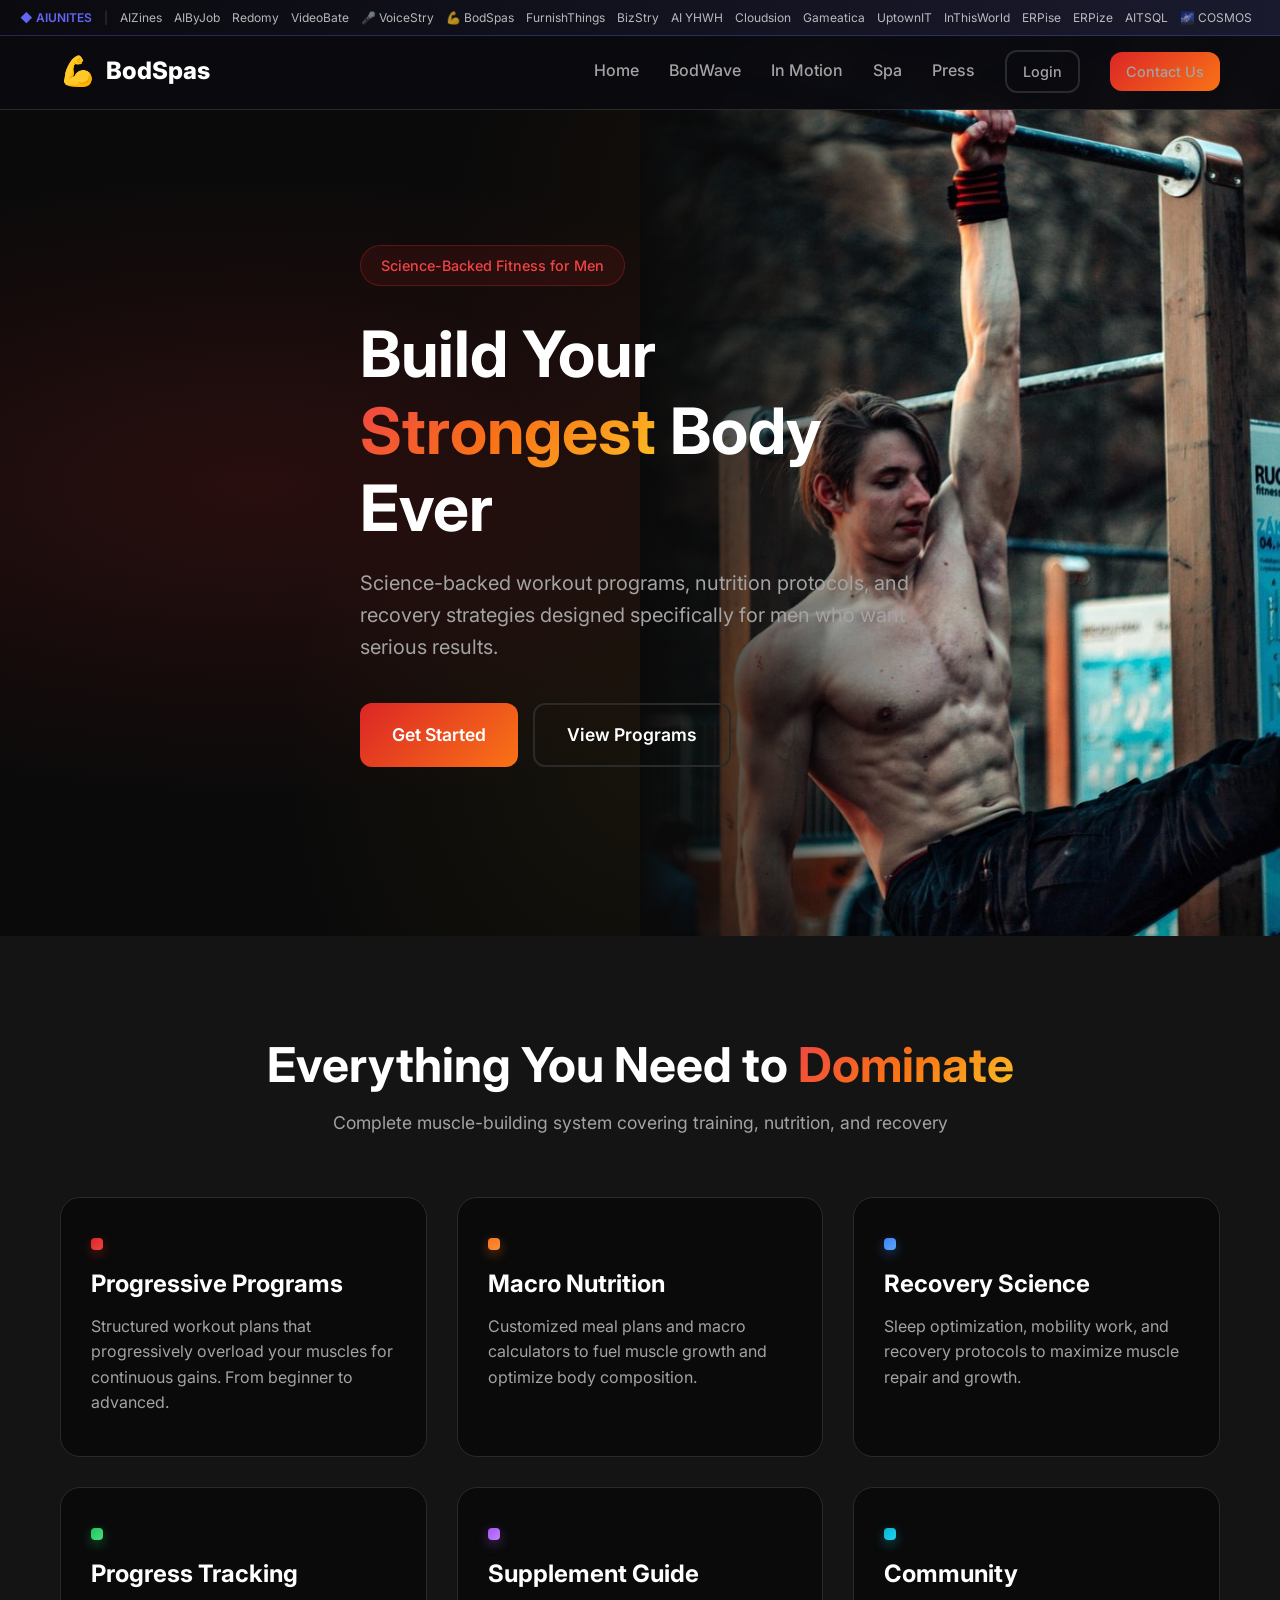
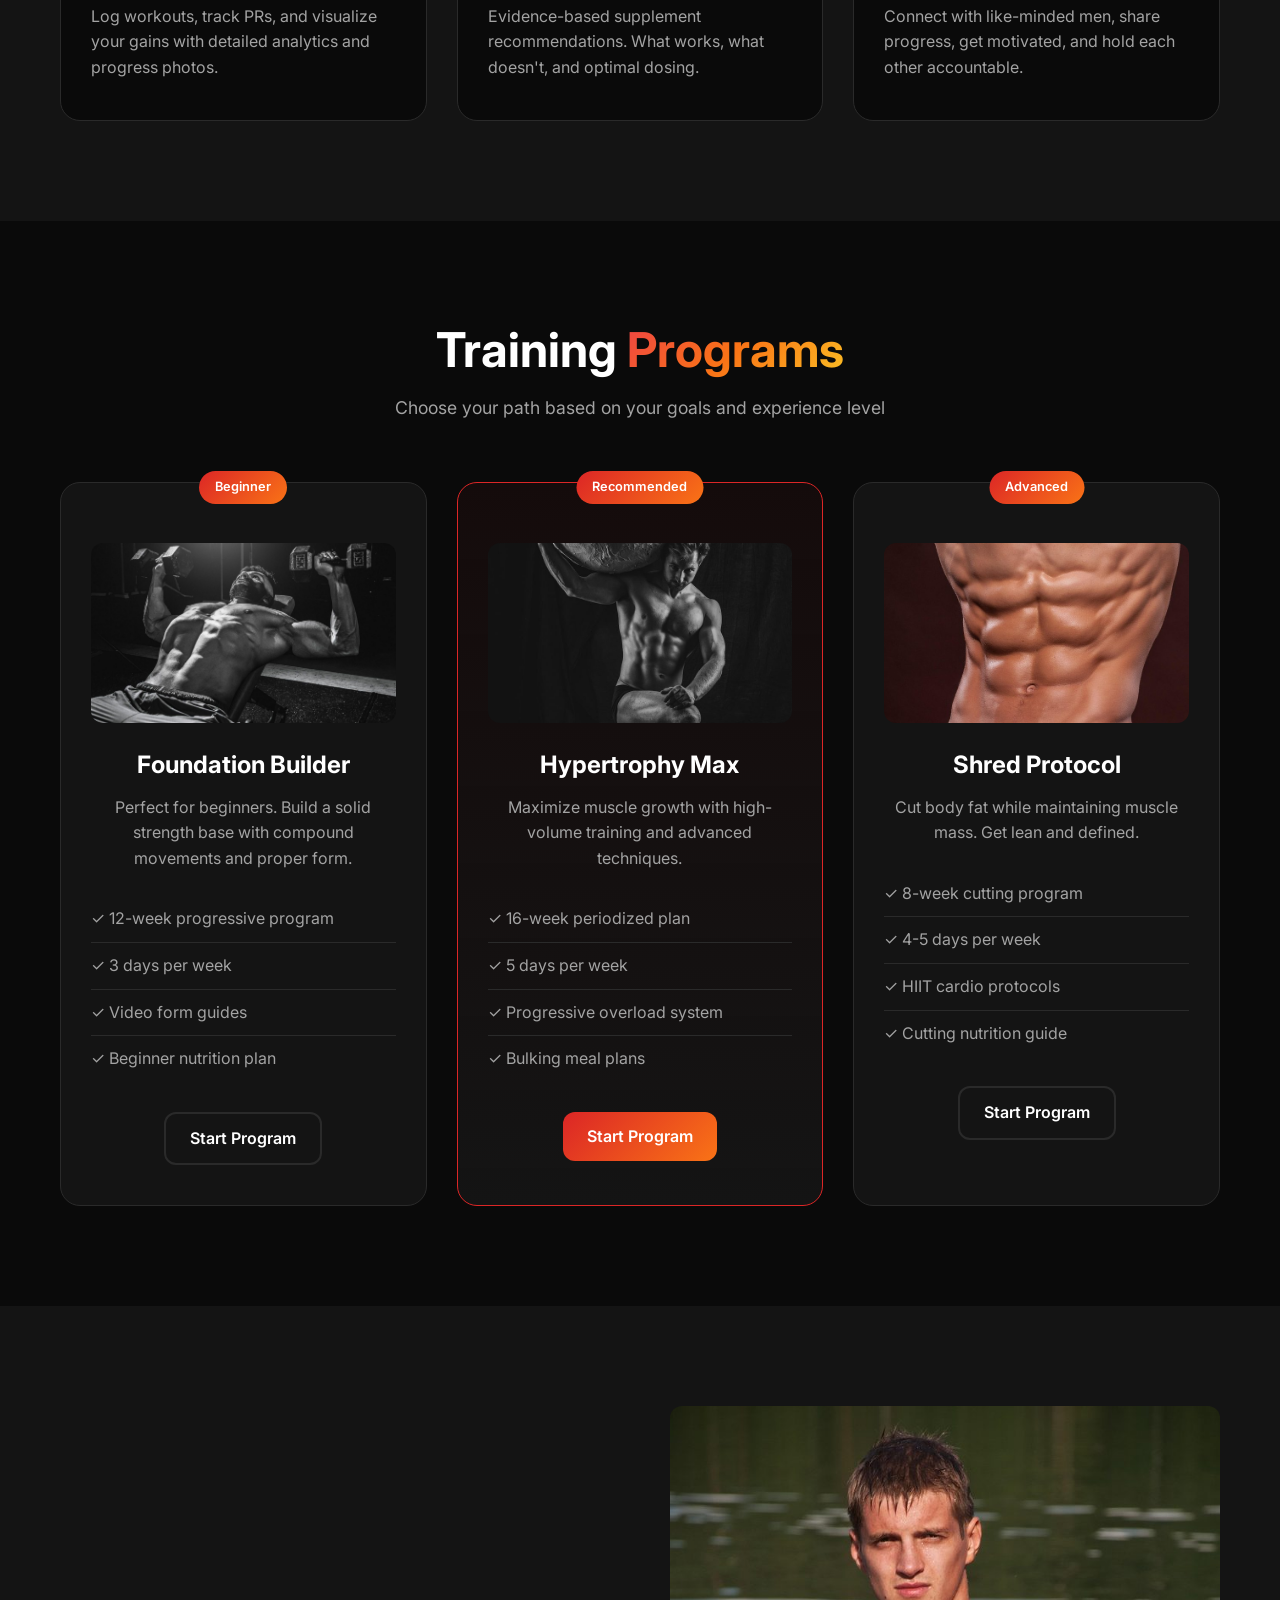
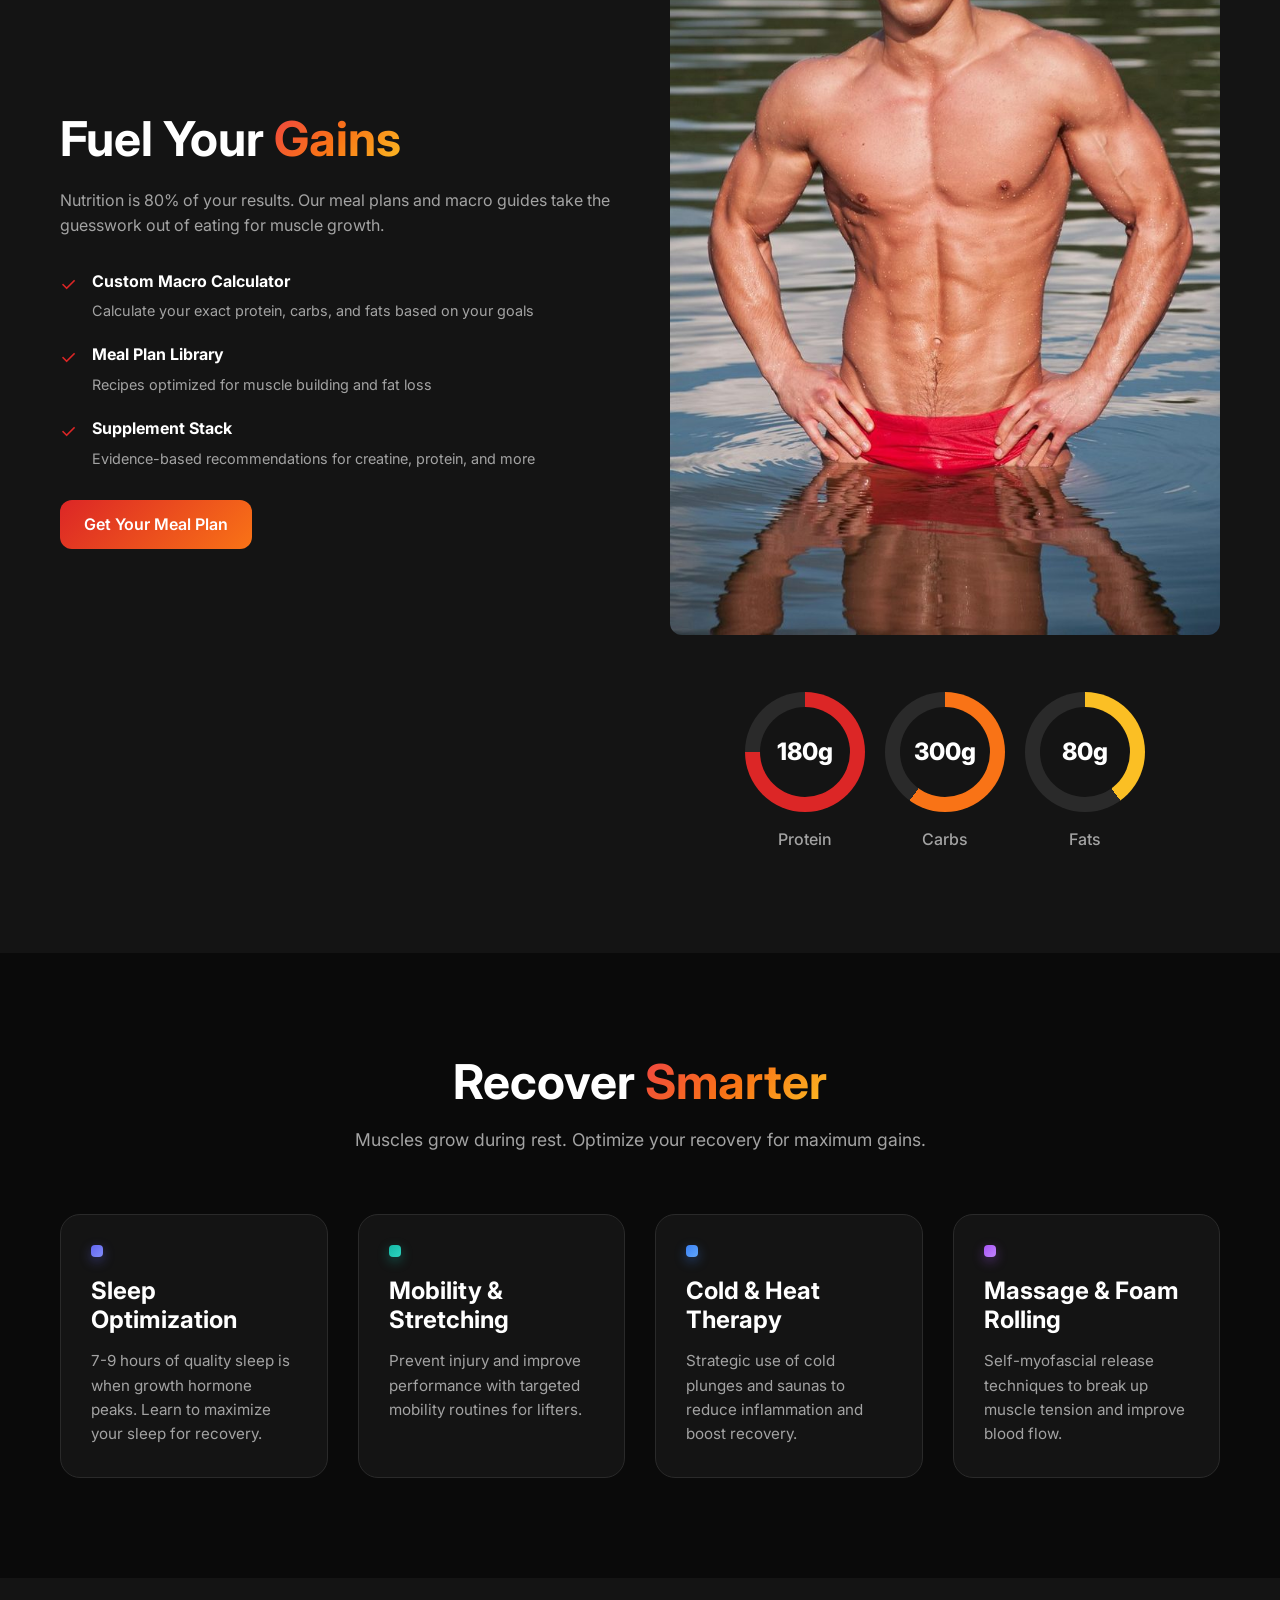
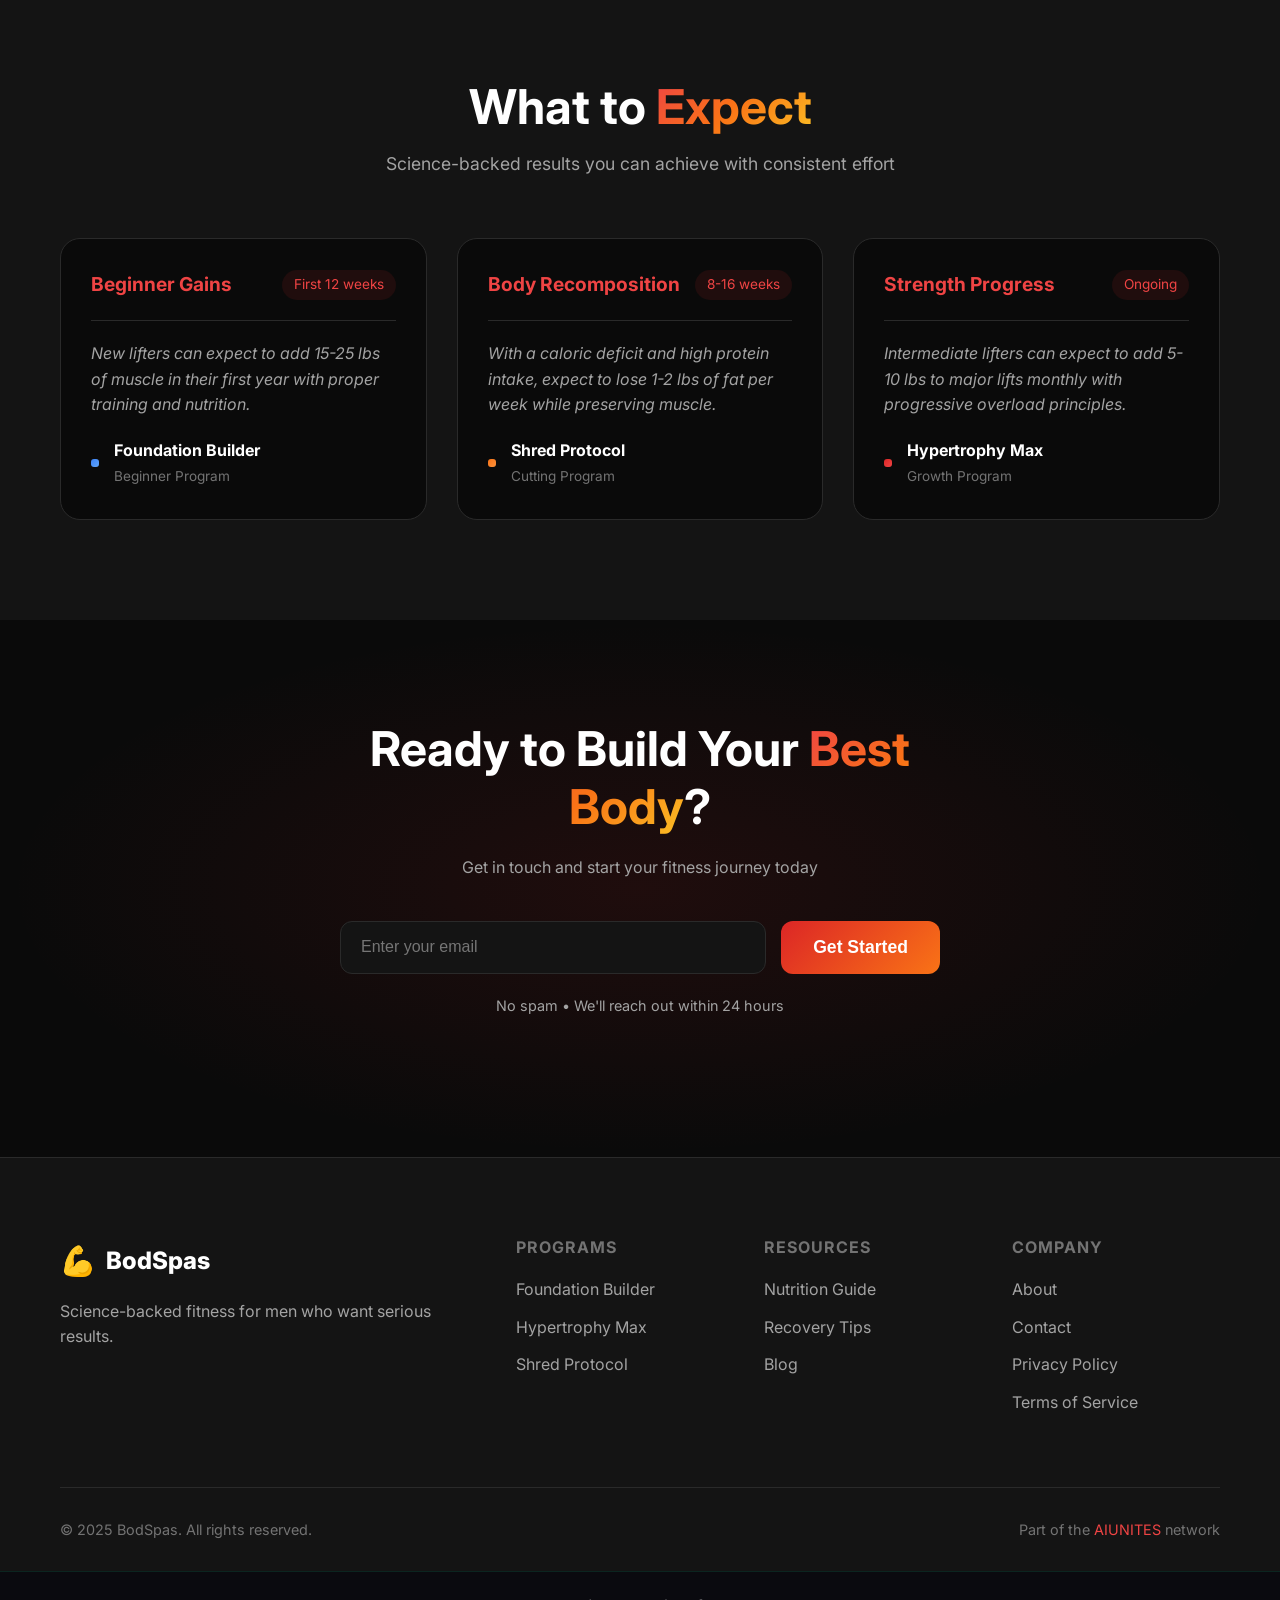
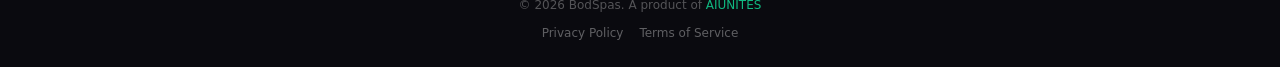
==== index.html @ ab3e988d "Auto-publish: 2026-03-16 21:10:04" ====
<!DOCTYPE html>
<html lang="en">
<head>
  <meta charset="UTF-8">
  
  <!-- Google Analytics 4 -->
  <script async src="https://www.googletagmanager.com/gtag/js?id=G-VP15KRLV6P"></script>
  <script>
    window.dataLayer = window.dataLayer || [];
    function gtag(){dataLayer.push(arguments);}
    gtag('js', new Date());
    gtag('config', 'G-VP15KRLV6P');
  </script>
  
  <meta name="viewport" content="width=device-width, initial-scale=1.0">
  
  <!-- Primary Meta Tags -->
  <title>BodSpas - Men's Muscle Building & Fitness | Build Your Best Body</title>
  <meta name="title" content="BodSpas - Men's Muscle Building & Fitness">
  <meta name="description" content="Transform your physique with science-backed workout programs, nutrition guides, and recovery protocols. Build muscle, burn fat, and achieve your fitness goals.">
  <meta name="keywords" content="men's fitness, muscle building, bodybuilding, workout programs, strength training, nutrition, muscle gain, weight lifting, fitness tips, gym workouts">
  <meta name="author" content="BodSpas">
  <meta name="robots" content="index, follow">
  <link rel="canonical" href="https://bodspas.com/">
  
  <!-- Open Graph / Facebook -->
  <meta property="og:type" content="website">
  <meta property="og:url" content="https://bodspas.com/">
  <meta property="og:title" content="BodSpas - Men's Muscle Building & Fitness">
  <meta property="og:description" content="Transform your physique with science-backed workout programs, nutrition guides, and recovery protocols.">
  <meta property="og:image" content="https://bodspas.com/images/og-image.png">
  <meta property="og:image:width" content="1200">
  <meta property="og:image:height" content="630">
  <meta property="og:site_name" content="BodSpas">
  
  <!-- Twitter -->
  <meta name="twitter:card" content="summary_large_image">
  <meta name="twitter:url" content="https://bodspas.com/">
  <meta name="twitter:title" content="BodSpas - Men's Muscle Building & Fitness">
  <meta name="twitter:description" content="Transform your physique with science-backed workout programs and nutrition guides.">
  <meta name="twitter:image" content="https://bodspas.com/images/og-image.png">
  
  <!-- Additional SEO -->
  <meta name="theme-color" content="#dc2626">

  <!-- Structured Data (JSON-LD) -->
  <script type="application/ld+json">
  {
    "@context": "https://schema.org",
    "@type": "WebSite",
    "name": "BodSpas",
    "url": "https://bodspas.com/",
    "description": "Men's muscle building and fitness platform with science-backed workout programs, nutrition guides, and recovery protocols.",
    "author": { "@type": "Organization", "name": "AIUNITES" }
  }
  </script>
  <link rel="icon" href="data:image/svg+xml,<svg xmlns='http://www.w3.org/2000/svg' viewBox='0 0 100 100'><text y='.9em' font-size='90'>💪</text></svg>">
  
  <!-- Fonts -->
  <link rel="preconnect" href="https://fonts.googleapis.com">
  <link href="https://fonts.googleapis.com/css2?family=Inter:wght@400;500;600;700;800;900&display=swap" rel="stylesheet">
  
  <link rel="stylesheet" href="css/style.css">
</head>
<body>
  <!-- AIUNITES Webring -->
  <style>.aiunites-bar{position:fixed;top:0;left:0;right:0;z-index:10000;background:linear-gradient(90deg,#0a0a0f,#1a1a2e);border-bottom:1px solid rgba(99,102,241,.3);padding:8px 0;font-size:12px}.aiunites-bar-content{max-width:1400px;margin:0 auto;padding:0 20px;display:flex;align-items:center;gap:12px;overflow-x:auto;scrollbar-width:none}.aiunites-bar-content::-webkit-scrollbar{display:none}.aiunites-bar a{color:rgba(255,255,255,.7);text-decoration:none;white-space:nowrap;transition:color .2s}.aiunites-bar a:hover{color:#fff}.aiunites-bar-brand{color:#6366f1!important;font-weight:600}.aiunites-bar-brand:hover{color:#818cf8!important}.aiunites-bar-divider{color:rgba(255,255,255,.2)}.aiunites-bar .current{color:#fff!important;font-weight:600;text-decoration:underline;text-underline-offset:3px;}body{padding-top:36px!important}</style>
  <style>.wb-arrow{display:none;position:fixed;top:0;width:36px;height:33px;align-items:center;justify-content:center;cursor:pointer;z-index:10001;border:none;padding:0;font-size:16px;line-height:1;color:rgba(255,255,255,.8);transition:color .2s,opacity .2s}.wb-arrow:hover{color:#fff}.wb-left{left:0;background:linear-gradient(90deg,#0d0d1a 55%,transparent)}.wb-right{right:0;background:linear-gradient(270deg,#0d0d1a 55%,transparent)}@media (hover:hover) and (pointer:fine){.wb-arrow{display:flex}}</style>
  <button class="wb-arrow wb-left" id="wb-left" aria-label="Scroll webring left">&#8249;</button>
  <div class="aiunites-bar"><div class="aiunites-bar-content" id="wb-content"><a href="https://aiunites.github.io/aiunites-site/" class="aiunites-bar-brand">◆ AIUNITES</a><span class="aiunites-bar-divider">|</span><a href="https://aiunites.github.io/aizines-app/">AIZines</a><a href="https://aiunites.github.io/aibyjob-demo/">AIByJob</a><a href="https://aiunites.github.io/redomy-demo/">Redomy</a><a href="https://aiunites.github.io/videobate-site/">VideoBate</a><a href="https://aiunites.github.io/voicestry-site/">🎤 VoiceStry</a><a href="https://aiunites.github.io/bodspas-site/">💪 BodSpas</a><a href="https://aiunites.github.io/furnishthings-site/">FurnishThings</a><a href="https://aiunites.github.io/bizstry-site/">BizStry</a><a href="https://aiunites.github.io/aiyhwh-site/">AI YHWH</a><a href="https://aiunites.github.io/cloudsion-site/">Cloudsion</a><a href="https://aiunites.github.io/gameatica-site/">Gameatica</a><a href="https://aiunites.github.io/uptownit-site/">UptownIT</a><a href="https://aiunites.github.io/inthisworld-site/">InThisWorld</a><a href="https://aiunites.github.io/erpise-site/">ERPise</a><a href="https://aiunites.github.io/erpize-site/">ERPize</a><a href="https://aiunites.github.io/aitsql-site/">AITSQL</a><a href="https://aiunites.github.io/cosmostheopera-site/">🌌 COSMOS</a></div></div>
  <button class="wb-arrow wb-right" id="wb-right" aria-label="Scroll webring right">&#8250;</button>
  <script>(function(){if(location.protocol==='file:'||location.hostname==='localhost'||location.hostname==='127.0.0.1'){document.querySelectorAll('.aiunites-bar a').forEach(a=>{a.href=a.href.replace('https://aiunites.github.io/','../')+'index.html';});}document.querySelectorAll('.aiunites-bar a:not(.aiunites-bar-brand)').forEach(function(a){var h=a.getAttribute('href');if(h){var p=h.replace('https://aiunites.github.io','');if(p&&location.pathname.indexOf(p)!==-1)a.classList.add('current');}});var c=document.getElementById('wb-content'),l=document.getElementById('wb-left'),r=document.getElementById('wb-right');if(!c||!l||!r)return;function upd(){var atL=c.scrollLeft<8,atR=c.scrollLeft>=c.scrollWidth-c.clientWidth-8;l.style.opacity=atL?'0':'1';l.style.pointerEvents=atL?'none':'auto';r.style.opacity=atR?'0':'1';r.style.pointerEvents=atR?'none':'auto';}l.onclick=function(){c.scrollBy({left:-220,behavior:'smooth'});};r.onclick=function(){c.scrollBy({left:220,behavior:'smooth'});};c.addEventListener('scroll',upd,{passive:true});upd();})()</script>

  <!-- Navigation -->
  <nav class="navbar">
    <div class="container nav-container">
      <a href="index.html" class="logo">
        <span class="logo-icon">💪</span>
        <span class="logo-text">BodSpas</span>
      </a>
      <div class="nav-links" id="navLinks">
        <a href="index.html">Home</a>
        <a href="bodwave.html">BodWave</a>
        <a href="bodwave-avatar.html">In Motion</a>
        <a href="spa.html">Spa</a>
        <a href="press.html">Press</a>
        <span id="navAuth"></span>
        <a href="#start" class="btn btn-primary btn-sm">Contact Us</a>
      </div>
      <button class="mobile-toggle" id="mobileToggle" aria-label="Toggle menu">
        <span></span>
        <span></span>
        <span></span>
      </button>
    </div>
  </nav>

  <!-- Hero Section -->
  <section class="hero">
    <div class="hero-bg"></div>
    <!-- Hero Image -->
    <div class="hero-image">
      <img src="images/sport-6820867_1280.jpg" alt="Man lifting weights in gym">
    </div>
    <div class="container hero-content">
      <div class="hero-badge">Science-Backed Fitness for Men</div>
      <h1>Build Your <span class="gradient-text">Strongest</span> Body Ever</h1>
      <p class="hero-subtitle">Science-backed workout programs, nutrition protocols, and recovery strategies designed specifically for men who want serious results.</p>
      <div class="hero-cta">
        <a href="#start" class="btn btn-primary btn-lg">Get Started</a>
        <a href="#programs" class="btn btn-outline btn-lg">View Programs</a>
      </div>
    </div>
  </section>

  <!-- Features Section -->
  <section class="features" id="features">
    <div class="container">
      <div class="section-header">
        <h2>Everything You Need to <span class="gradient-text">Dominate</span></h2>
        <p>Complete muscle-building system covering training, nutrition, and recovery</p>
      </div>
      <div class="features-grid">
        <div class="feature-card">
          <div class="feature-accent red"></div>
          <h3>Progressive Programs</h3>
          <p>Structured workout plans that progressively overload your muscles for continuous gains. From beginner to advanced.</p>
        </div>
        <div class="feature-card">
          <div class="feature-accent orange"></div>
          <h3>Macro Nutrition</h3>
          <p>Customized meal plans and macro calculators to fuel muscle growth and optimize body composition.</p>
        </div>
        <div class="feature-card">
          <div class="feature-accent blue"></div>
          <h3>Recovery Science</h3>
          <p>Sleep optimization, mobility work, and recovery protocols to maximize muscle repair and growth.</p>
        </div>
        <div class="feature-card">
          <div class="feature-accent green"></div>
          <h3>Progress Tracking</h3>
          <p>Log workouts, track PRs, and visualize your gains with detailed analytics and progress photos.</p>
        </div>
        <div class="feature-card">
          <div class="feature-accent purple"></div>
          <h3>Supplement Guide</h3>
          <p>Evidence-based supplement recommendations. What works, what doesn't, and optimal dosing.</p>
        </div>
        <div class="feature-card">
          <div class="feature-accent cyan"></div>
          <h3>Community</h3>
          <p>Connect with like-minded men, share progress, get motivated, and hold each other accountable.</p>
        </div>
      </div>
    </div>
  </section>

  <!-- Programs Section -->
  <section class="programs" id="programs">
    <div class="container">
      <div class="section-header">
        <h2>Training <span class="gradient-text">Programs</span></h2>
        <p>Choose your path based on your goals and experience level</p>
      </div>
      <div class="programs-grid">
        <div class="program-card">
          <div class="program-badge">Beginner</div>
          <!-- Program Image -->
          <div class="program-image">
            <img src="images/man-5883500_1280.jpg" alt="Beginner doing compound lifts">
          </div>
          <h3>Foundation Builder</h3>
          <p>Perfect for beginners. Build a solid strength base with compound movements and proper form.</p>
          <ul class="program-features">
            <li>✓ 12-week progressive program</li>
            <li>✓ 3 days per week</li>
            <li>✓ Video form guides</li>
            <li>✓ Beginner nutrition plan</li>
          </ul>
          <a href="#start" class="btn btn-outline">Start Program</a>
        </div>
        <div class="program-card featured">
          <div class="program-badge">Recommended</div>
          <!-- Program Image -->
          <div class="program-image">
            <img src="images/muscles-7877929_1280.jpg" alt="Muscular man building muscle">
          </div>
          <h3>Hypertrophy Max</h3>
          <p>Maximize muscle growth with high-volume training and advanced techniques.</p>
          <ul class="program-features">
            <li>✓ 16-week periodized plan</li>
            <li>✓ 5 days per week</li>
            <li>✓ Progressive overload system</li>
            <li>✓ Bulking meal plans</li>
          </ul>
          <a href="#start" class="btn btn-primary">Start Program</a>
        </div>
        <div class="program-card">
          <div class="program-badge">Advanced</div>
          <!-- Program Image -->
          <div class="program-image">
            <img src="images/abs-6349095_1280.jpg" alt="Lean defined physique">
          </div>
          <h3>Shred Protocol</h3>
          <p>Cut body fat while maintaining muscle mass. Get lean and defined.</p>
          <ul class="program-features">
            <li>✓ 8-week cutting program</li>
            <li>✓ 4-5 days per week</li>
            <li>✓ HIIT cardio protocols</li>
            <li>✓ Cutting nutrition guide</li>
          </ul>
          <a href="#start" class="btn btn-outline">Start Program</a>
        </div>
      </div>
    </div>
  </section>

  <!-- Nutrition Section -->
  <section class="nutrition" id="nutrition">
    <div class="container">
      <div class="nutrition-content">
        <div class="nutrition-text">
          <h2>Fuel Your <span class="gradient-text">Gains</span></h2>
          <p>Nutrition is 80% of your results. Our meal plans and macro guides take the guesswork out of eating for muscle growth.</p>
          <ul class="nutrition-list">
            <li>
              <span class="check">✓</span>
              <div>
                <strong>Custom Macro Calculator</strong>
                <p>Calculate your exact protein, carbs, and fats based on your goals</p>
              </div>
            </li>
            <li>
              <span class="check">✓</span>
              <div>
                <strong>Meal Plan Library</strong>
                <p>Recipes optimized for muscle building and fat loss</p>
              </div>
            </li>
            <li>
              <span class="check">✓</span>
              <div>
                <strong>Supplement Stack</strong>
                <p>Evidence-based recommendations for creatine, protein, and more</p>
              </div>
            </li>
          </ul>
          <a href="#start" class="btn btn-primary">Get Your Meal Plan</a>
        </div>
        <div class="nutrition-visual">
          <!-- Nutrition Image -->
          <div class="nutrition-image">
            <img src="images/athlete-6232790_1280.jpg" alt="Fit athlete">
          </div>
          <div class="macro-cards">
          <div class="macro-card">
            <div class="macro-ring protein">
              <span>180g</span>
            </div>
            <div class="macro-label">Protein</div>
          </div>
          <div class="macro-card">
            <div class="macro-ring carbs">
              <span>300g</span>
            </div>
            <div class="macro-label">Carbs</div>
          </div>
          <div class="macro-card">
            <div class="macro-ring fats">
              <span>80g</span>
            </div>
            <div class="macro-label">Fats</div>
          </div>
          </div>
        </div>
      </div>
    </div>
  </section>

  <!-- Recovery Section -->
  <section class="recovery" id="recovery">
    <div class="container">
      <div class="section-header">
        <h2>Recover <span class="gradient-text">Smarter</span></h2>
        <p>Muscles grow during rest. Optimize your recovery for maximum gains.</p>
      </div>
      <div class="recovery-grid">
        <div class="recovery-card">
          <div class="feature-accent indigo"></div>
          <h3>Sleep Optimization</h3>
          <p>7-9 hours of quality sleep is when growth hormone peaks. Learn to maximize your sleep for recovery.</p>
        </div>
        <div class="recovery-card">
          <div class="feature-accent teal"></div>
          <h3>Mobility & Stretching</h3>
          <p>Prevent injury and improve performance with targeted mobility routines for lifters.</p>
        </div>
        <div class="recovery-card">
          <div class="feature-accent blue"></div>
          <h3>Cold & Heat Therapy</h3>
          <p>Strategic use of cold plunges and saunas to reduce inflammation and boost recovery.</p>
        </div>
        <div class="recovery-card">
          <div class="feature-accent purple"></div>
          <h3>Massage & Foam Rolling</h3>
          <p>Self-myofascial release techniques to break up muscle tension and improve blood flow.</p>
        </div>
      </div>
    </div>
  </section>

  <!-- What to Expect Section -->
  <section class="results" id="results">
    <div class="container">
      <div class="section-header">
        <h2>What to <span class="gradient-text">Expect</span></h2>
        <p>Science-backed results you can achieve with consistent effort</p>
      </div>
      <div class="results-grid">
        <div class="result-card">
          <div class="result-stats">
            <div class="result-stat">
              <span class="after">Beginner Gains</span>
            </div>
            <span class="timeframe">First 12 weeks</span>
          </div>
          <blockquote>New lifters can expect to add 15-25 lbs of muscle in their first year with proper training and nutrition.</blockquote>
          <div class="result-author">
            <div class="author-accent blue"></div>
            <div>
              <strong>Foundation Builder</strong>
              <span>Beginner Program</span>
            </div>
          </div>
        </div>
        <div class="result-card">
          <div class="result-stats">
            <div class="result-stat">
              <span class="after">Body Recomposition</span>
            </div>
            <span class="timeframe">8-16 weeks</span>
          </div>
          <blockquote>With a caloric deficit and high protein intake, expect to lose 1-2 lbs of fat per week while preserving muscle.</blockquote>
          <div class="result-author">
            <div class="author-accent orange"></div>
            <div>
              <strong>Shred Protocol</strong>
              <span>Cutting Program</span>
            </div>
          </div>
        </div>
        <div class="result-card">
          <div class="result-stats">
            <div class="result-stat">
              <span class="after">Strength Progress</span>
            </div>
            <span class="timeframe">Ongoing</span>
          </div>
          <blockquote>Intermediate lifters can expect to add 5-10 lbs to major lifts monthly with progressive overload principles.</blockquote>
          <div class="result-author">
            <div class="author-accent red"></div>
            <div>
              <strong>Hypertrophy Max</strong>
              <span>Growth Program</span>
            </div>
          </div>
        </div>
      </div>
    </div>
  </section>

  <!-- CTA Section -->
  <section class="cta" id="start">
    <div class="container">
      <div class="cta-content">
        <h2>Ready to Build Your <span class="gradient-text">Best Body</span>?</h2>
        <p>Get in touch and start your fitness journey today</p>
        <form class="cta-form" id="signupForm">
          <input type="email" placeholder="Enter your email" required>
          <button type="submit" class="btn btn-primary btn-lg">Get Started</button>
        </form>
        <p class="cta-note">No spam • We'll reach out within 24 hours</p>
      </div>
    </div>
  </section>

  <!-- Footer -->
  <footer class="footer">
    <div class="container">
      <div class="footer-grid">
        <div class="footer-brand">
          <a href="index.html" class="logo">
            <span class="logo-icon">💪</span>
            <span class="logo-text">BodSpas</span>
          </a>
          <p>Science-backed fitness for men who want serious results.</p>
        </div>
        <div class="footer-links">
          <h4>Programs</h4>
          <a href="#programs">Foundation Builder</a>
          <a href="#programs">Hypertrophy Max</a>
          <a href="#programs">Shred Protocol</a>
        </div>
        <div class="footer-links">
          <h4>Resources</h4>
          <a href="#nutrition">Nutrition Guide</a>
          <a href="#recovery">Recovery Tips</a>
          <a href="#">Blog</a>
        </div>
        <div class="footer-links">
          <h4>Company</h4>
          <a href="#">About</a>
          <a href="#">Contact</a>
          <a href="#">Privacy Policy</a>
          <a href="#">Terms of Service</a>
        </div>
      </div>
      <div class="footer-bottom">
        <p>&copy; 2025 BodSpas. All rights reserved.</p>
        <p>Part of the <a href="https://aiunites.github.io/aiunites-site/" target="_blank">AIUNITES</a> network</p>
      </div>
    </div>
  </footer>

  <style>
    .nav-user{display:flex;align-items:center;gap:8px;cursor:pointer;position:relative}
    .nav-avatar{width:32px;height:32px;border-radius:50%;background:linear-gradient(135deg,#dc2626,#f97316);display:flex;align-items:center;justify-content:center;font-weight:800;font-size:.8rem;color:#fff;flex-shrink:0}
    .nav-username{font-size:.85rem;font-weight:600;color:rgba(255,255,255,.7)}
    .nav-dropdown{position:absolute;top:42px;right:0;background:#1f1f1f;border:1px solid #2a2a2a;border-radius:10px;padding:6px;min-width:180px;display:none;z-index:200;box-shadow:0 10px 30px rgba(0,0,0,.5)}
    .nav-dropdown.show{display:block}
    .nav-dropdown a,.nav-dropdown button{display:block;width:100%;padding:9px 14px;background:none;border:none;color:rgba(255,255,255,.65);font-family:inherit;font-size:.85rem;text-align:left;text-decoration:none;border-radius:6px;cursor:pointer;transition:all .2s;box-sizing:border-box}
    .nav-dropdown a:hover,.nav-dropdown button:hover{background:#141414;color:#fff}
    .nav-dropdown .drop-divider{height:1px;background:#2a2a2a;margin:4px 0}
  </style>
  <script>
    // ── Auth nav ────────────────────────────────────────────────────
    function esc(s){const d=document.createElement('div');d.textContent=s||'';return d.innerHTML;}
    function getLoggedInUser(){
      try{
        const sess=JSON.parse(localStorage.getItem('bodspas_mnn_session'));
        if(sess&&sess.username){
          const users=JSON.parse(localStorage.getItem('bodspas_mnn_users')||'[]');
          const u=users.find(x=>x.username===sess.username);
          if(u&&!u.isDemo)return{name:u.name,initial:u.name[0].toUpperCase()};
        }
      }catch(e){}
      return null;
    }
    function renderNav(){
      const el=document.getElementById('navAuth');
      if(!el)return;
      const user=getLoggedInUser();
      if(user){
        el.innerHTML=`<div class="nav-user" id="navUserWrap" onclick="document.getElementById('navDrop').classList.toggle('show')">
          <span class="nav-username">${esc(user.name)}</span>
          <div class="nav-avatar">${user.initial}</div>
          <div class="nav-dropdown" id="navDrop">
            <a href="log.html">🏋️ Workout Log</a>
            <button onclick="doLogout()">🚪 Log Out</button>
          </div>
        </div>`;
      }else{
        el.innerHTML='<a href="log.html" class="btn btn-outline btn-sm">Login</a>';
      }
    }
    function doLogout(){
      localStorage.removeItem('bodspas_mnn_session');
      renderNav();
    }
    document.addEventListener('click',e=>{
      if(!e.target.closest('#navUserWrap')){const d=document.getElementById('navDrop');if(d)d.classList.remove('show');}
    });
    renderNav();

    // Mobile menu toggle
    const mobileToggle = document.getElementById('mobileToggle');
    const navLinks = document.getElementById('navLinks');
    
    mobileToggle.addEventListener('click', () => {
      navLinks.classList.toggle('active');
      mobileToggle.classList.toggle('active');
    });

    // Smooth scroll for anchor links
    document.querySelectorAll('a[href^="#"]').forEach(anchor => {
      anchor.addEventListener('click', function(e) {
        e.preventDefault();
        const target = document.querySelector(this.getAttribute('href'));
        if (target) {
          target.scrollIntoView({ behavior: 'smooth', block: 'start' });
          // Close mobile menu if open
          navLinks.classList.remove('active');
          mobileToggle.classList.remove('active');
        }
      });
    });

    // Form submission
    document.getElementById('signupForm').addEventListener('submit', function(e) {
      e.preventDefault();
      const email = this.querySelector('input[type="email"]').value;
      alert('Thanks! We\'ll be in touch at: ' + email);
      this.reset();
    });
  </script>
  <footer style="background:#0a0a0f;border-top:1px solid rgba(16,185,129,0.15);padding:24px 16px;text-align:center;font-family:system-ui,sans-serif;">
    <p style="color:rgba(255,255,255,.3);font-size:12px;margin:0 0 8px;">&copy; 2026 BodSpas. A product of <a href="https://aiunites.github.io/aiunites-site" style="color:#10b981;text-decoration:none;">AIUNITES</a></p>
    <div style="display:flex;gap:16px;justify-content:center;font-size:12px;"><a href="https://aiunites.github.io/aiunites-site/legal.html#privacy" style="color:rgba(255,255,255,.35);text-decoration:none;">Privacy Policy</a><a href="https://aiunites.github.io/aiunites-site/legal.html#terms" style="color:rgba(255,255,255,.35);text-decoration:none;">Terms of Service</a></div>
  </footer>
</body>
</html>
---- css/style.css ----
/* BodSpas - Men's Muscle Fitness */
/* AIUNITES Network Site */

:root {
  --primary: #dc2626;
  --primary-dark: #b91c1c;
  --primary-light: #ef4444;
  --secondary: #f97316;
  --accent: #fbbf24;
  
  --dark: #0a0a0a;
  --dark-light: #141414;
  --dark-lighter: #1f1f1f;
  --dark-border: #2a2a2a;
  
  --white: #ffffff;
  --gray-light: #a3a3a3;
  --gray: #737373;
  --gray-dark: #525252;
  
  --gradient: linear-gradient(135deg, var(--primary) 0%, var(--secondary) 100%);
  --gradient-text: linear-gradient(135deg, var(--primary-light) 0%, var(--secondary) 50%, var(--accent) 100%);
  
  --shadow: 0 4px 6px -1px rgba(0, 0, 0, 0.3);
  --shadow-lg: 0 10px 40px rgba(0, 0, 0, 0.4);
  --shadow-glow: 0 0 40px rgba(220, 38, 38, 0.3);
  
  --radius: 12px;
  --radius-lg: 20px;
  
  --transition: all 0.3s ease;
}

* {
  margin: 0;
  padding: 0;
  box-sizing: border-box;
}

html {
  scroll-behavior: smooth;
}

body {
  font-family: 'Inter', -apple-system, BlinkMacSystemFont, sans-serif;
  background: var(--dark);
  color: var(--white);
  line-height: 1.6;
  overflow-x: hidden;
}

.container {
  max-width: 1200px;
  margin: 0 auto;
  padding: 0 20px;
}

/* Typography */
h1, h2, h3, h4, h5, h6 {
  font-weight: 700;
  line-height: 1.2;
}

h1 { font-size: clamp(2.5rem, 6vw, 4rem); }
h2 { font-size: clamp(2rem, 4vw, 3rem); }
h3 { font-size: 1.5rem; }

.gradient-text {
  background: var(--gradient-text);
  -webkit-background-clip: text;
  -webkit-text-fill-color: transparent;
  background-clip: text;
}

/* Buttons */
.btn {
  display: inline-flex;
  align-items: center;
  justify-content: center;
  gap: 8px;
  padding: 12px 24px;
  font-size: 1rem;
  font-weight: 600;
  border-radius: var(--radius);
  border: none;
  cursor: pointer;
  transition: var(--transition);
  text-decoration: none;
}

.btn-primary {
  background: var(--gradient);
  color: var(--white);
}

.btn-primary:hover {
  transform: translateY(-2px);
  box-shadow: var(--shadow-glow);
}

.btn-outline {
  background: transparent;
  color: var(--white);
  border: 2px solid var(--dark-border);
}

.btn-outline:hover {
  border-color: var(--primary);
  background: rgba(220, 38, 38, 0.1);
}

.btn-sm {
  padding: 8px 16px;
  font-size: 0.9rem;
}

.btn-lg {
  padding: 16px 32px;
  font-size: 1.1rem;
}

/* Placeholder Images */
.placeholder-image {
  background: linear-gradient(135deg, var(--dark-lighter) 0%, var(--dark-light) 100%);
  border: 2px dashed var(--dark-border);
  border-radius: var(--radius);
  display: flex;
  flex-direction: column;
  align-items: center;
  justify-content: center;
  color: var(--gray);
  text-align: center;
  padding: 20px;
  min-height: 200px;
  transition: var(--transition);
}

.placeholder-image:hover {
  border-color: var(--primary);
  background: linear-gradient(135deg, rgba(220, 38, 38, 0.05) 0%, var(--dark-light) 100%);
}

.placeholder-image span {
  font-size: 3rem;
  margin-bottom: 10px;
  opacity: 0.7;
}

.placeholder-image p {
  font-weight: 600;
  color: var(--gray-light);
  margin-bottom: 5px;
}

.placeholder-image small {
  font-size: 0.75rem;
  color: var(--gray);
}

.placeholder-image.featured {
  border-color: rgba(220, 38, 38, 0.3);
  background: linear-gradient(135deg, rgba(220, 38, 38, 0.1) 0%, var(--dark-light) 100%);
}

/* Hero Image */
.hero-image {
  position: absolute;
  top: 0;
  right: 0;
  width: 50%;
  height: 100%;
  z-index: 1;
  overflow: hidden;
}

.hero-image::before {
  content: '';
  position: absolute;
  top: 0;
  left: 0;
  right: 0;
  bottom: 0;
  background: linear-gradient(90deg, var(--dark) 0%, transparent 50%);
  z-index: 2;
}

.hero-image img {
  width: 100%;
  height: 100%;
  object-fit: cover;
  object-position: center top;
}

.hero-content {
  position: relative;
  z-index: 10;
  max-width: 600px;
  text-align: left;
}

/* Program Image Placeholder */
.program-image {
  margin: 20px 0;
}

.program-image .placeholder-image {
  min-height: 150px;
}

/* Nutrition Image Placeholder */
.nutrition-image {
  margin-bottom: 20px;
}

.nutrition-image .placeholder-image {
  min-height: 250px;
}

/* Real images (uncomment img tags and hide placeholders) */
.hero-image img,
.program-image img,
.nutrition-image img {
  width: 100%;
  height: auto;
  border-radius: var(--radius);
  object-fit: cover;
}

.program-image img {
  height: 180px;
  object-fit: cover;
}

/* Hide placeholder when real image exists */
.hero-image img ~ .placeholder-image,
.program-image img ~ .placeholder-image,
.nutrition-image img ~ .placeholder-image {
  display: none;
}

/* Mobile: hide hero image */
@media (max-width: 968px) {
  .hero-image {
    display: none;
  }
  
  .hero-content {
    max-width: 100%;
    text-align: center;
  }
  
  .hero-cta {
    justify-content: center;
  }
}

/* Navigation */
.navbar {
  position: fixed;
  top: 33px; /* Below webring bar */
  left: 0;
  right: 0;
  z-index: 1000;
  padding: 15px 0;
  background: rgba(10, 10, 15, 0.95);
  backdrop-filter: blur(10px);
  -webkit-backdrop-filter: blur(10px);
  border-bottom: 1px solid var(--dark-border);
  transition: var(--transition);
}

.nav-container {
  display: flex;
  align-items: center;
  justify-content: space-between;
}

.logo {
  display: flex;
  align-items: center;
  gap: 10px;
  text-decoration: none;
  color: var(--white);
  font-weight: 800;
  font-size: 1.5rem;
}

.logo-icon {
  font-size: 1.8rem;
}

.nav-links {
  display: flex;
  align-items: center;
  gap: 30px;
}

.nav-links a {
  color: var(--gray-light);
  text-decoration: none;
  font-weight: 500;
  transition: var(--transition);
}

.nav-links a:hover {
  color: var(--white);
}

.mobile-toggle {
  display: none;
  flex-direction: column;
  gap: 5px;
  background: none;
  border: none;
  cursor: pointer;
  padding: 5px;
}

.mobile-toggle span {
  width: 25px;
  height: 2px;
  background: var(--white);
  transition: var(--transition);
}

/* Hero Section */
.hero {
  position: relative;
  min-height: 100vh;
  display: flex;
  align-items: center;
  padding: 180px 0 80px; /* Account for webring + navbar */
  overflow: hidden;
}

.hero-bg {
  position: absolute;
  inset: 0;
  background: 
    radial-gradient(ellipse at 20% 50%, rgba(220, 38, 38, 0.15) 0%, transparent 50%),
    radial-gradient(ellipse at 80% 20%, rgba(249, 115, 22, 0.1) 0%, transparent 40%),
    radial-gradient(ellipse at 50% 80%, rgba(251, 191, 36, 0.05) 0%, transparent 40%);
}

.hero-badge {
  display: inline-block;
  padding: 8px 20px;
  background: rgba(220, 38, 38, 0.1);
  border: 1px solid rgba(220, 38, 38, 0.3);
  border-radius: 50px;
  font-size: 0.9rem;
  font-weight: 500;
  margin-bottom: 30px;
  color: var(--primary-light);
}

.hero h1 {
  margin-bottom: 20px;
}

.hero-subtitle {
  font-size: 1.25rem;
  color: var(--gray-light);
  max-width: 550px;
  margin-bottom: 40px;
}

.hero-cta {
  display: flex;
  gap: 15px;
  justify-content: flex-start;
  flex-wrap: wrap;
  margin-bottom: 60px;
}

.hero-stats {
  display: flex;
  justify-content: center;
  gap: 60px;
  flex-wrap: wrap;
}

.stat {
  text-align: center;
}

.stat-number {
  display: block;
  font-size: 2.5rem;
  font-weight: 800;
  background: var(--gradient-text);
  -webkit-background-clip: text;
  -webkit-text-fill-color: transparent;
  background-clip: text;
}

.stat-label {
  font-size: 0.9rem;
  color: var(--gray);
}

/* Section Headers */
.section-header {
  text-align: center;
  margin-bottom: 60px;
}

.section-header p {
  color: var(--gray-light);
  font-size: 1.1rem;
  margin-top: 15px;
}

/* Features Section */
.features {
  padding: 100px 0;
  background: var(--dark-light);
}

.features-grid {
  display: grid;
  grid-template-columns: repeat(auto-fit, minmax(320px, 1fr));
  gap: 30px;
}

.feature-card {
  background: var(--dark);
  border: 1px solid var(--dark-border);
  border-radius: var(--radius-lg);
  padding: 40px 30px;
  transition: var(--transition);
}

.feature-card:hover {
  border-color: var(--primary);
  transform: translateY(-5px);
  box-shadow: var(--shadow-lg);
}

/* Feature Accent Dots */
.feature-accent {
  width: 12px;
  height: 12px;
  border-radius: 4px;
  margin-bottom: 20px;
}

.feature-accent.red { background: linear-gradient(135deg, #dc2626, #ef4444); box-shadow: 0 4px 12px rgba(220, 38, 38, 0.4); }
.feature-accent.orange { background: linear-gradient(135deg, #f97316, #fb923c); box-shadow: 0 4px 12px rgba(249, 115, 22, 0.4); }
.feature-accent.blue { background: linear-gradient(135deg, #3b82f6, #60a5fa); box-shadow: 0 4px 12px rgba(59, 130, 246, 0.4); }
.feature-accent.green { background: linear-gradient(135deg, #22c55e, #4ade80); box-shadow: 0 4px 12px rgba(34, 197, 94, 0.4); }
.feature-accent.purple { background: linear-gradient(135deg, #a855f7, #c084fc); box-shadow: 0 4px 12px rgba(168, 85, 247, 0.4); }
.feature-accent.cyan { background: linear-gradient(135deg, #06b6d4, #22d3ee); box-shadow: 0 4px 12px rgba(6, 182, 212, 0.4); }
.feature-accent.indigo { background: linear-gradient(135deg, #6366f1, #818cf8); box-shadow: 0 4px 12px rgba(99, 102, 241, 0.4); }
.feature-accent.teal { background: linear-gradient(135deg, #14b8a6, #2dd4bf); box-shadow: 0 4px 12px rgba(20, 184, 166, 0.4); }

/* Author Accent (smaller, inline) */
.author-accent {
  width: 8px;
  height: 8px;
  border-radius: 3px;
  flex-shrink: 0;
}

.author-accent.red { background: linear-gradient(135deg, #dc2626, #ef4444); }
.author-accent.orange { background: linear-gradient(135deg, #f97316, #fb923c); }
.author-accent.blue { background: linear-gradient(135deg, #3b82f6, #60a5fa); }

.feature-card h3 {
  margin-bottom: 15px;
}

.feature-card p {
  color: var(--gray-light);
}

/* Program Icon Boxes */
.program-icon-box {
  width: 100px;
  height: 100px;
  border-radius: 24px;
  display: flex;
  align-items: center;
  justify-content: center;
  margin: 25px auto;
  color: white;
  box-shadow: 0 10px 30px rgba(0, 0, 0, 0.3);
  transition: var(--transition);
}

.program-icon-box:hover {
  transform: scale(1.05);
}

.program-icon-box.beginner {
  background: linear-gradient(135deg, #3b82f6 0%, #06b6d4 100%);
  box-shadow: 0 10px 30px rgba(59, 130, 246, 0.3);
}

.program-icon-box.hypertrophy {
  background: linear-gradient(135deg, #dc2626 0%, #f97316 100%);
  box-shadow: 0 10px 30px rgba(220, 38, 38, 0.4);
}

.program-icon-box.shred {
  background: linear-gradient(135deg, #f97316 0%, #fbbf24 100%);
  box-shadow: 0 10px 30px rgba(249, 115, 22, 0.3);
}

.program-icon-box svg {
  width: 48px;
  height: 48px;
}

/* Programs Section */
.programs {
  padding: 100px 0;
}

.programs-grid {
  display: grid;
  grid-template-columns: repeat(auto-fit, minmax(300px, 1fr));
  gap: 30px;
}

.program-card {
  background: var(--dark-light);
  border: 1px solid var(--dark-border);
  border-radius: var(--radius-lg);
  padding: 40px 30px;
  text-align: center;
  transition: var(--transition);
  position: relative;
}

.program-card.featured {
  border-color: var(--primary);
  background: linear-gradient(180deg, rgba(220, 38, 38, 0.05) 0%, var(--dark-light) 100%);
}

.program-badge {
  position: absolute;
  top: -12px;
  left: 50%;
  transform: translateX(-50%);
  padding: 6px 16px;
  background: var(--gradient);
  border-radius: 20px;
  font-size: 0.8rem;
  font-weight: 600;
}

.program-icon {
  font-size: 4rem;
  margin: 20px 0;
}

.program-card h3 {
  margin-bottom: 15px;
}

.program-card > p {
  color: var(--gray-light);
  margin-bottom: 25px;
}

.program-features {
  list-style: none;
  text-align: left;
  margin-bottom: 30px;
}

.program-features li {
  padding: 10px 0;
  color: var(--gray-light);
  border-bottom: 1px solid var(--dark-border);
}

.program-features li:last-child {
  border: none;
}

/* Nutrition Section */
.nutrition {
  padding: 100px 0;
  background: var(--dark-light);
}

.nutrition-content {
  display: grid;
  grid-template-columns: 1fr 1fr;
  gap: 60px;
  align-items: center;
}

.nutrition-text h2 {
  margin-bottom: 20px;
}

.nutrition-text > p {
  color: var(--gray-light);
  margin-bottom: 30px;
}

.nutrition-list {
  list-style: none;
  margin-bottom: 30px;
}

.nutrition-list li {
  display: flex;
  gap: 15px;
  margin-bottom: 20px;
}

.nutrition-list .check {
  color: var(--primary);
  font-size: 1.2rem;
}

.nutrition-list strong {
  display: block;
  margin-bottom: 5px;
}

.nutrition-list p {
  color: var(--gray-light);
  font-size: 0.9rem;
}

/* Nutrition Icon Box */
.nutrition-icon-box {
  width: 140px;
  height: 140px;
  border-radius: 32px;
  display: flex;
  align-items: center;
  justify-content: center;
  background: linear-gradient(135deg, #22c55e 0%, #16a34a 100%);
  color: white;
  box-shadow: 0 15px 40px rgba(34, 197, 94, 0.3);
  margin-bottom: 20px;
}

.nutrition-icon-box svg {
  width: 64px;
  height: 64px;
}

/* Macro Cards in Nutrition */
.macro-cards {
  display: flex;
  justify-content: center;
  gap: 20px;
  flex-wrap: wrap;
}

.nutrition-visual {
  display: flex;
  flex-direction: column;
  align-items: center;
  gap: 30px;
}

.macro-card {
  text-align: center;
}

.macro-ring {
  width: 120px;
  height: 120px;
  border-radius: 50%;
  display: flex;
  align-items: center;
  justify-content: center;
  font-size: 1.5rem;
  font-weight: 800;
  margin-bottom: 15px;
}

.macro-ring.protein {
  background: conic-gradient(var(--primary) 75%, var(--dark-border) 0);
}

.macro-ring.carbs {
  background: conic-gradient(var(--secondary) 60%, var(--dark-border) 0);
}

.macro-ring.fats {
  background: conic-gradient(var(--accent) 40%, var(--dark-border) 0);
}

.macro-ring span {
  background: var(--dark-light);
  width: 90px;
  height: 90px;
  border-radius: 50%;
  display: flex;
  align-items: center;
  justify-content: center;
}

.macro-label {
  color: var(--gray-light);
  font-weight: 500;
}

/* Recovery Section */
.recovery {
  padding: 100px 0;
}

.recovery-grid {
  display: grid;
  grid-template-columns: repeat(auto-fit, minmax(250px, 1fr));
  gap: 30px;
}

.recovery-card {
  background: var(--dark-light);
  border: 1px solid var(--dark-border);
  border-radius: var(--radius-lg);
  padding: 30px;
  transition: var(--transition);
}

.recovery-card:hover {
  border-color: var(--primary);
}

.recovery-card h3 {
  margin-bottom: 15px;
}

.recovery-card p {
  color: var(--gray-light);
  font-size: 0.95rem;
}

/* Results Section */
.results {
  padding: 100px 0;
  background: var(--dark-light);
}

.results-grid {
  display: grid;
  grid-template-columns: repeat(auto-fit, minmax(320px, 1fr));
  gap: 30px;
}

.result-card {
  background: var(--dark);
  border: 1px solid var(--dark-border);
  border-radius: var(--radius-lg);
  padding: 30px;
}

.result-stats {
  display: flex;
  justify-content: space-between;
  align-items: center;
  margin-bottom: 20px;
  padding-bottom: 20px;
  border-bottom: 1px solid var(--dark-border);
}

.result-stat {
  display: flex;
  align-items: center;
  gap: 10px;
}

.result-stat .before {
  color: var(--gray);
  text-decoration: line-through;
}

.result-stat .arrow {
  color: var(--primary);
}

.result-stat .after {
  font-weight: 700;
  font-size: 1.2rem;
  color: var(--primary-light);
}

.timeframe {
  background: rgba(220, 38, 38, 0.1);
  padding: 4px 12px;
  border-radius: 20px;
  font-size: 0.85rem;
  color: var(--primary-light);
}

.result-card blockquote {
  font-style: italic;
  color: var(--gray-light);
  margin-bottom: 20px;
  line-height: 1.6;
}

.result-author {
  display: flex;
  align-items: center;
  gap: 15px;
}

.author-avatar {
  width: 45px;
  height: 45px;
  background: var(--gradient);
  border-radius: 50%;
  display: flex;
  align-items: center;
  justify-content: center;
  font-weight: 700;
}

.result-author strong {
  display: block;
}

.result-author span {
  font-size: 0.85rem;
  color: var(--gray);
}

/* CTA Section */
.cta {
  padding: 100px 0;
  background: radial-gradient(ellipse at center, rgba(220, 38, 38, 0.1) 0%, transparent 70%);
}

.cta-content {
  text-align: center;
  max-width: 600px;
  margin: 0 auto;
}

.cta-content h2 {
  margin-bottom: 20px;
}

.cta-content > p {
  color: var(--gray-light);
  margin-bottom: 40px;
}

.cta-form {
  display: flex;
  gap: 15px;
  justify-content: center;
  flex-wrap: wrap;
  margin-bottom: 20px;
}

.cta-form input {
  flex: 1;
  min-width: 250px;
  padding: 16px 20px;
  background: var(--dark-light);
  border: 1px solid var(--dark-border);
  border-radius: var(--radius);
  color: var(--white);
  font-size: 1rem;
}

.cta-form input:focus {
  outline: none;
  border-color: var(--primary);
}

.cta-note {
  font-size: 0.9rem;
  color: var(--gray);
}

/* Footer */
.footer {
  padding: 80px 0 30px;
  background: var(--dark-light);
  border-top: 1px solid var(--dark-border);
}

.footer-grid {
  display: grid;
  grid-template-columns: 2fr 1fr 1fr 1fr;
  gap: 40px;
  margin-bottom: 60px;
}

.footer-brand p {
  color: var(--gray-light);
  margin-top: 15px;
}

.footer-links h4 {
  font-size: 1rem;
  margin-bottom: 20px;
  color: var(--gray);
  text-transform: uppercase;
  letter-spacing: 1px;
}

.footer-links a {
  display: block;
  color: var(--gray-light);
  text-decoration: none;
  margin-bottom: 12px;
  transition: var(--transition);
}

.footer-links a:hover {
  color: var(--white);
}

.footer-bottom {
  display: flex;
  justify-content: space-between;
  padding-top: 30px;
  border-top: 1px solid var(--dark-border);
  color: var(--gray);
  font-size: 0.9rem;
}

.footer-bottom a {
  color: var(--primary-light);
  text-decoration: none;
}

/* Mobile Responsive */
@media (max-width: 768px) {
  .nav-links {
    position: fixed;
    top: 33px;
    right: 0;
    width: 280px;
    height: calc(100vh - 33px);
    background: var(--dark-light);
    flex-direction: column;
    justify-content: center;
    gap: 30px;
    transform: translateX(100%);
    transition: var(--transition);
    border-left: 1px solid var(--dark-border);
  }

  .nav-links.active {
    transform: translateX(0);
  }

  .mobile-toggle {
    display: flex;
    z-index: 1001;
  }

  .mobile-toggle.active span:nth-child(1) {
    transform: rotate(45deg) translate(5px, 5px);
  }

  .mobile-toggle.active span:nth-child(2) {
    opacity: 0;
  }

  .mobile-toggle.active span:nth-child(3) {
    transform: rotate(-45deg) translate(5px, -5px);
  }

  .hero-stats {
    gap: 30px;
  }

  .nutrition-content {
    grid-template-columns: 1fr;
  }

  .footer-grid {
    grid-template-columns: 1fr 1fr;
  }

  .footer-bottom {
    flex-direction: column;
    gap: 10px;
    text-align: center;
  }
}

@media (max-width: 480px) {
  .hero-cta {
    flex-direction: column;
  }

  .hero-cta .btn {
    width: 100%;
  }

  .footer-grid {
    grid-template-columns: 1fr;
  }

  .cta-form {
    flex-direction: column;
  }

  .cta-form input {
    min-width: auto;
  }
}
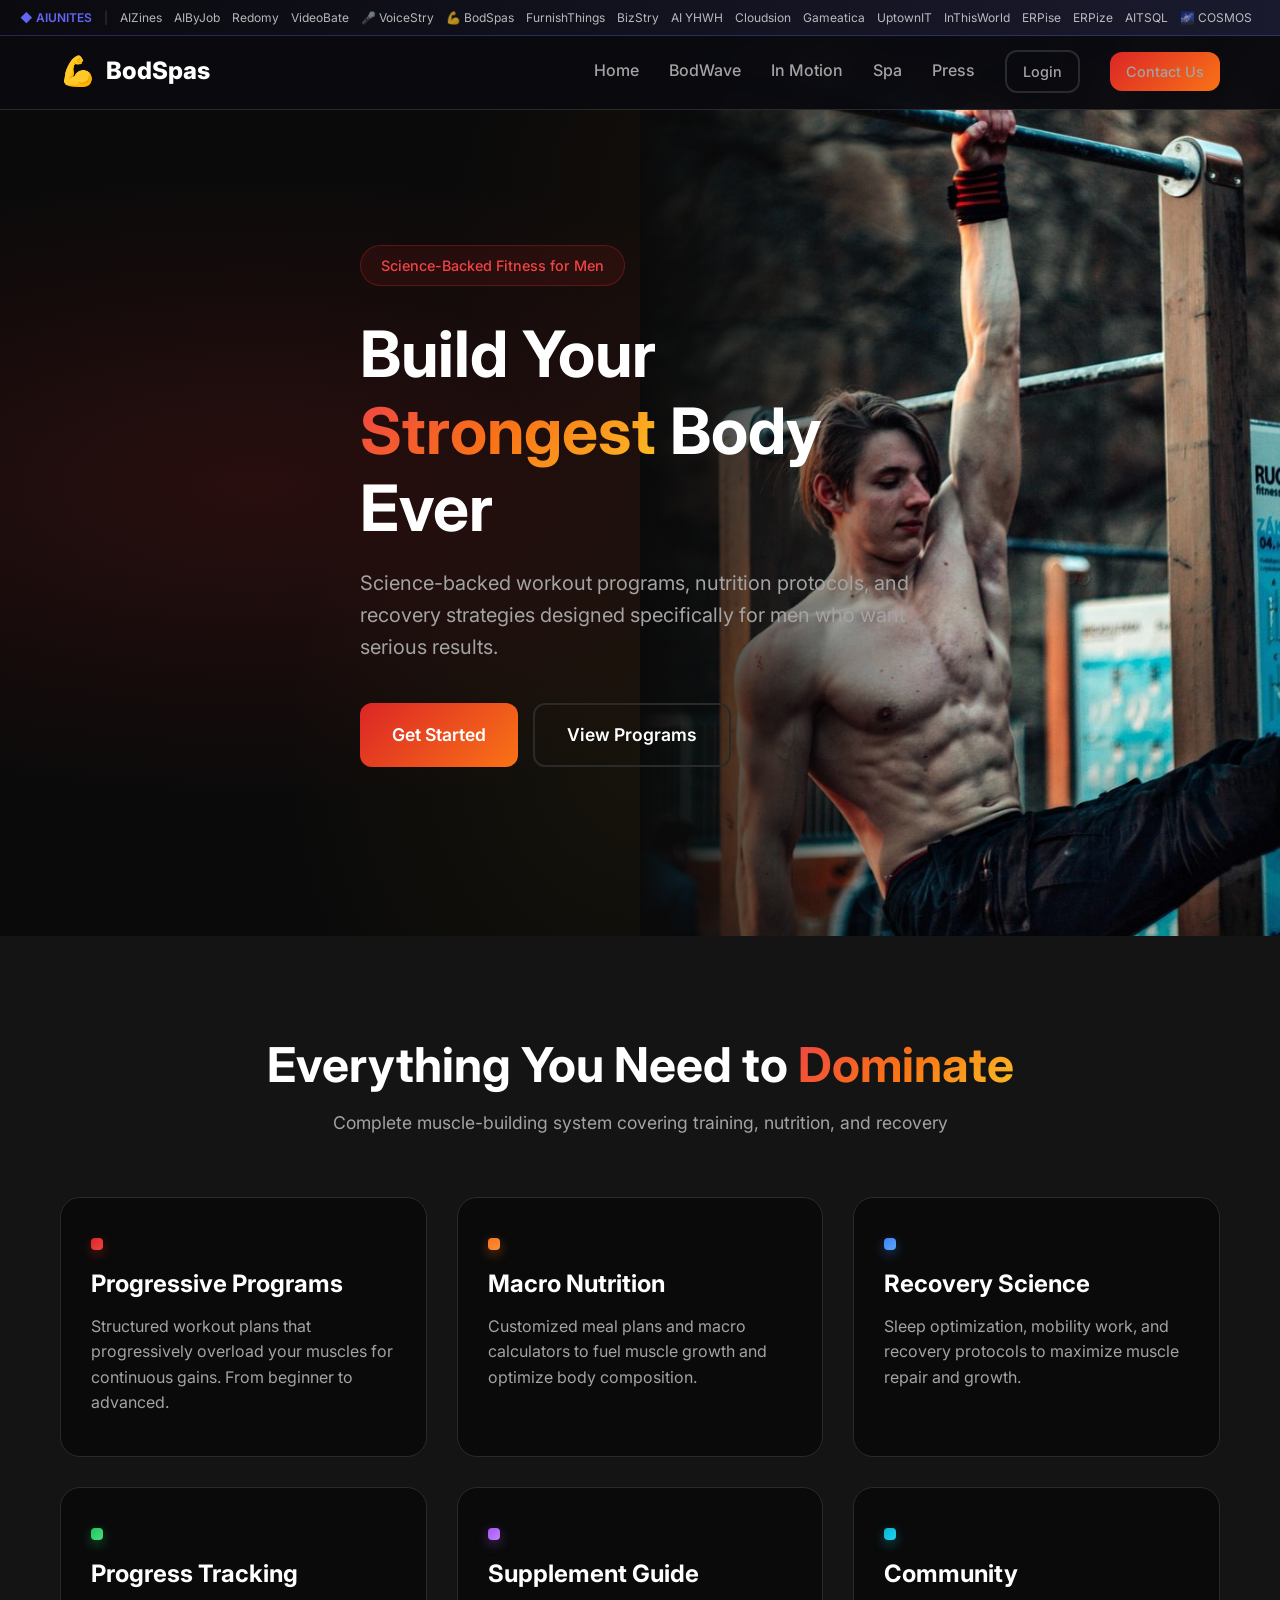
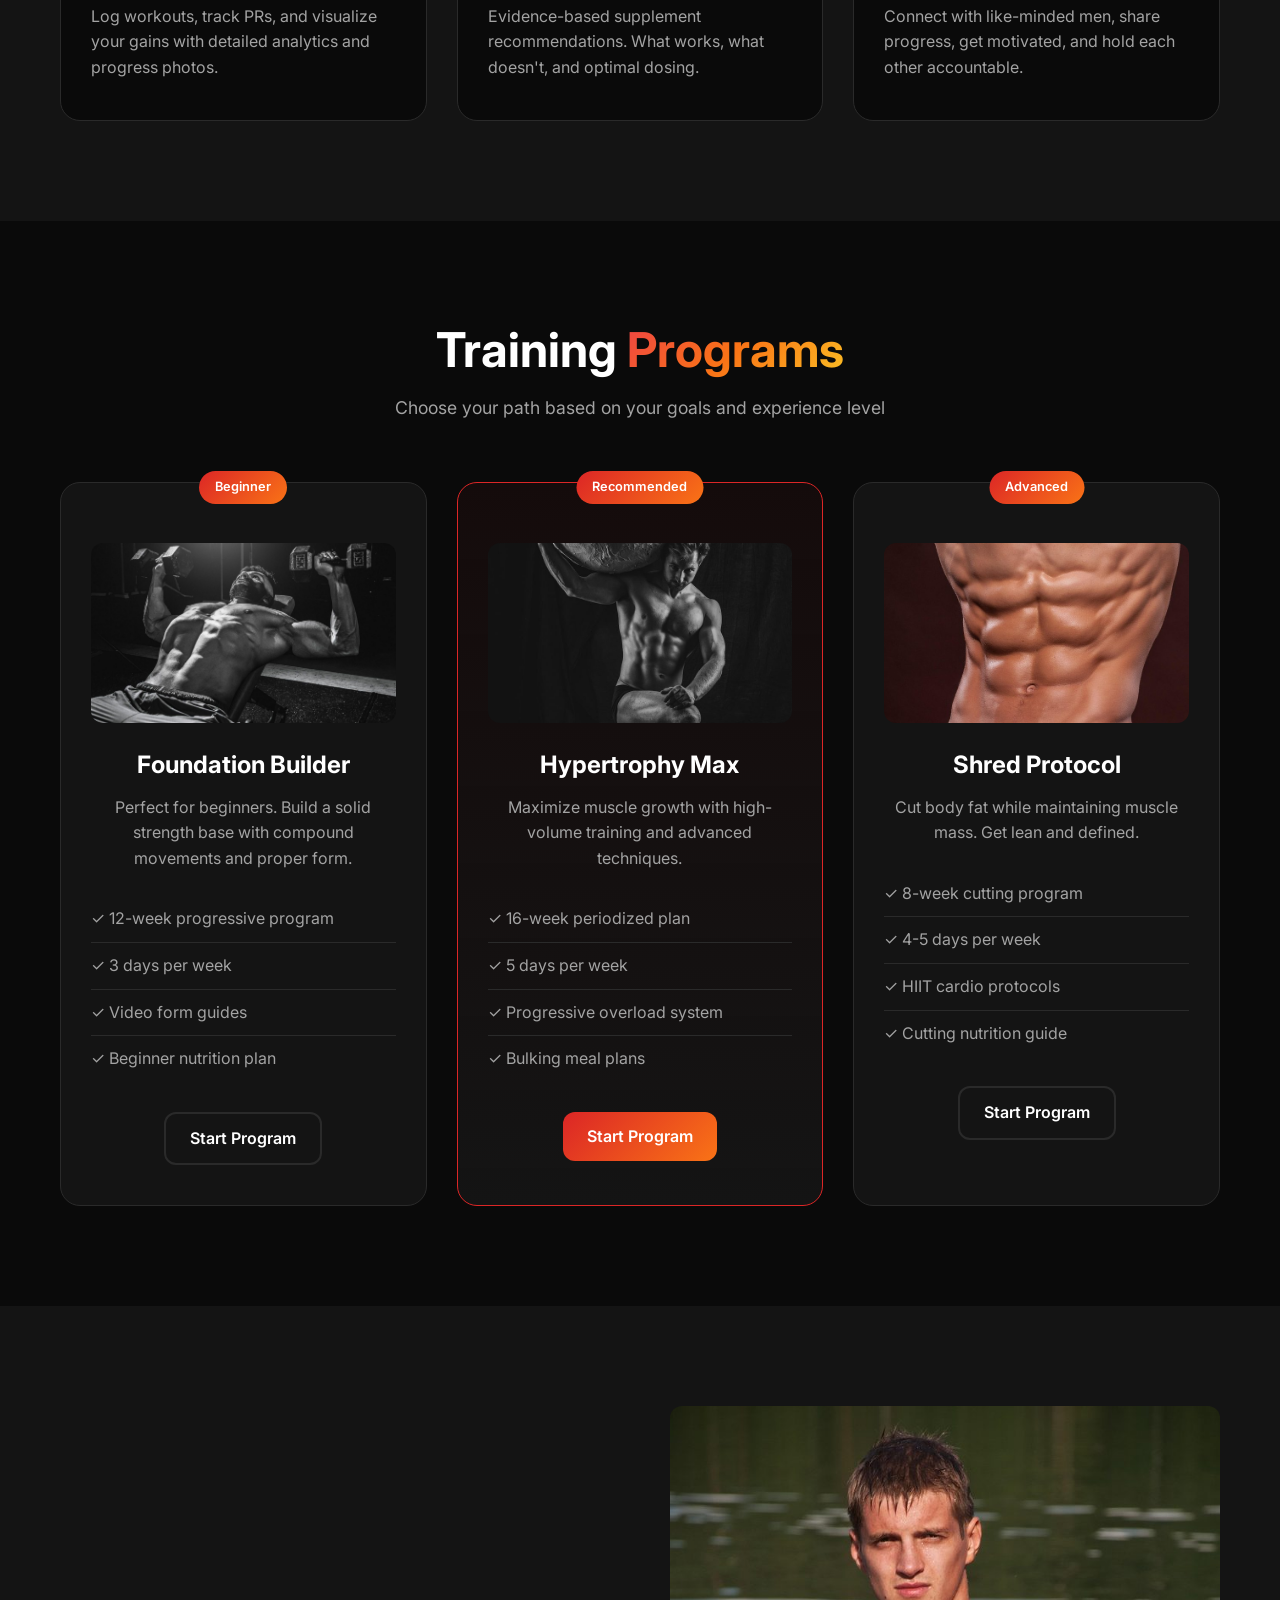
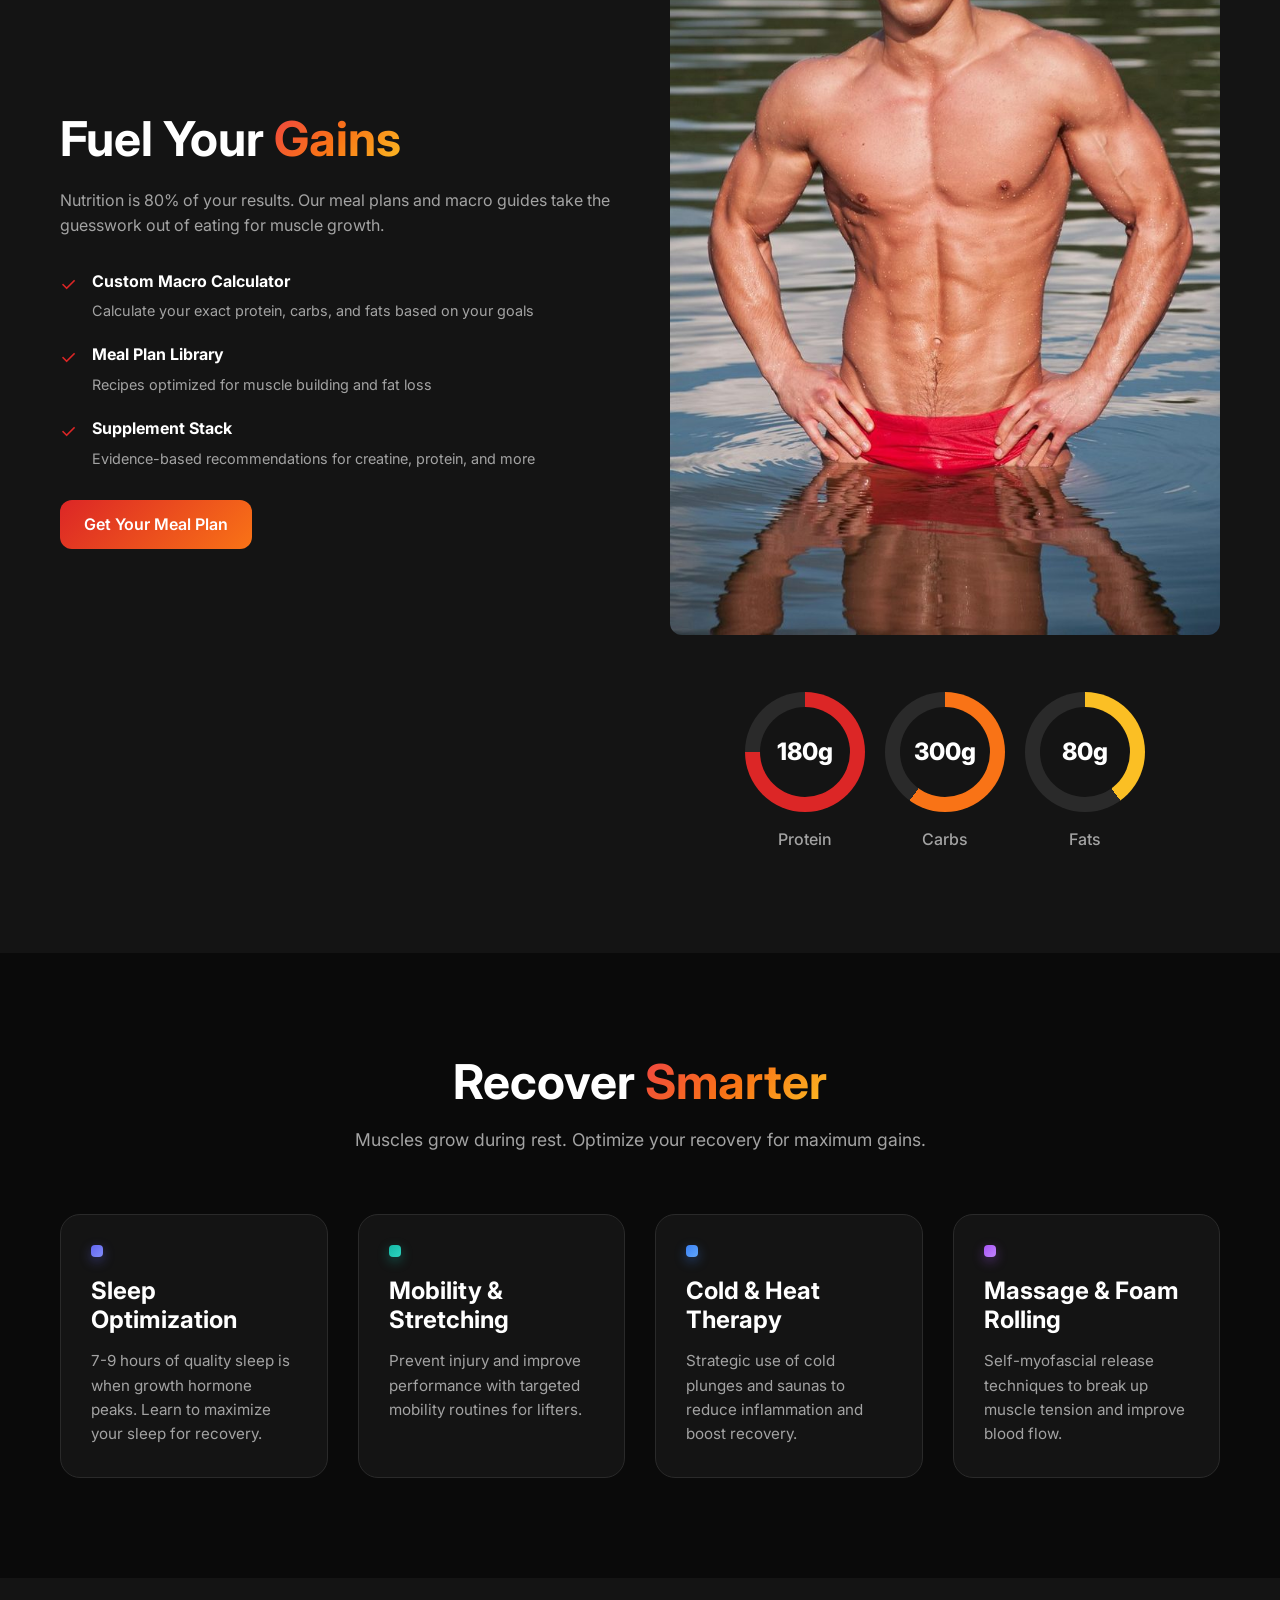
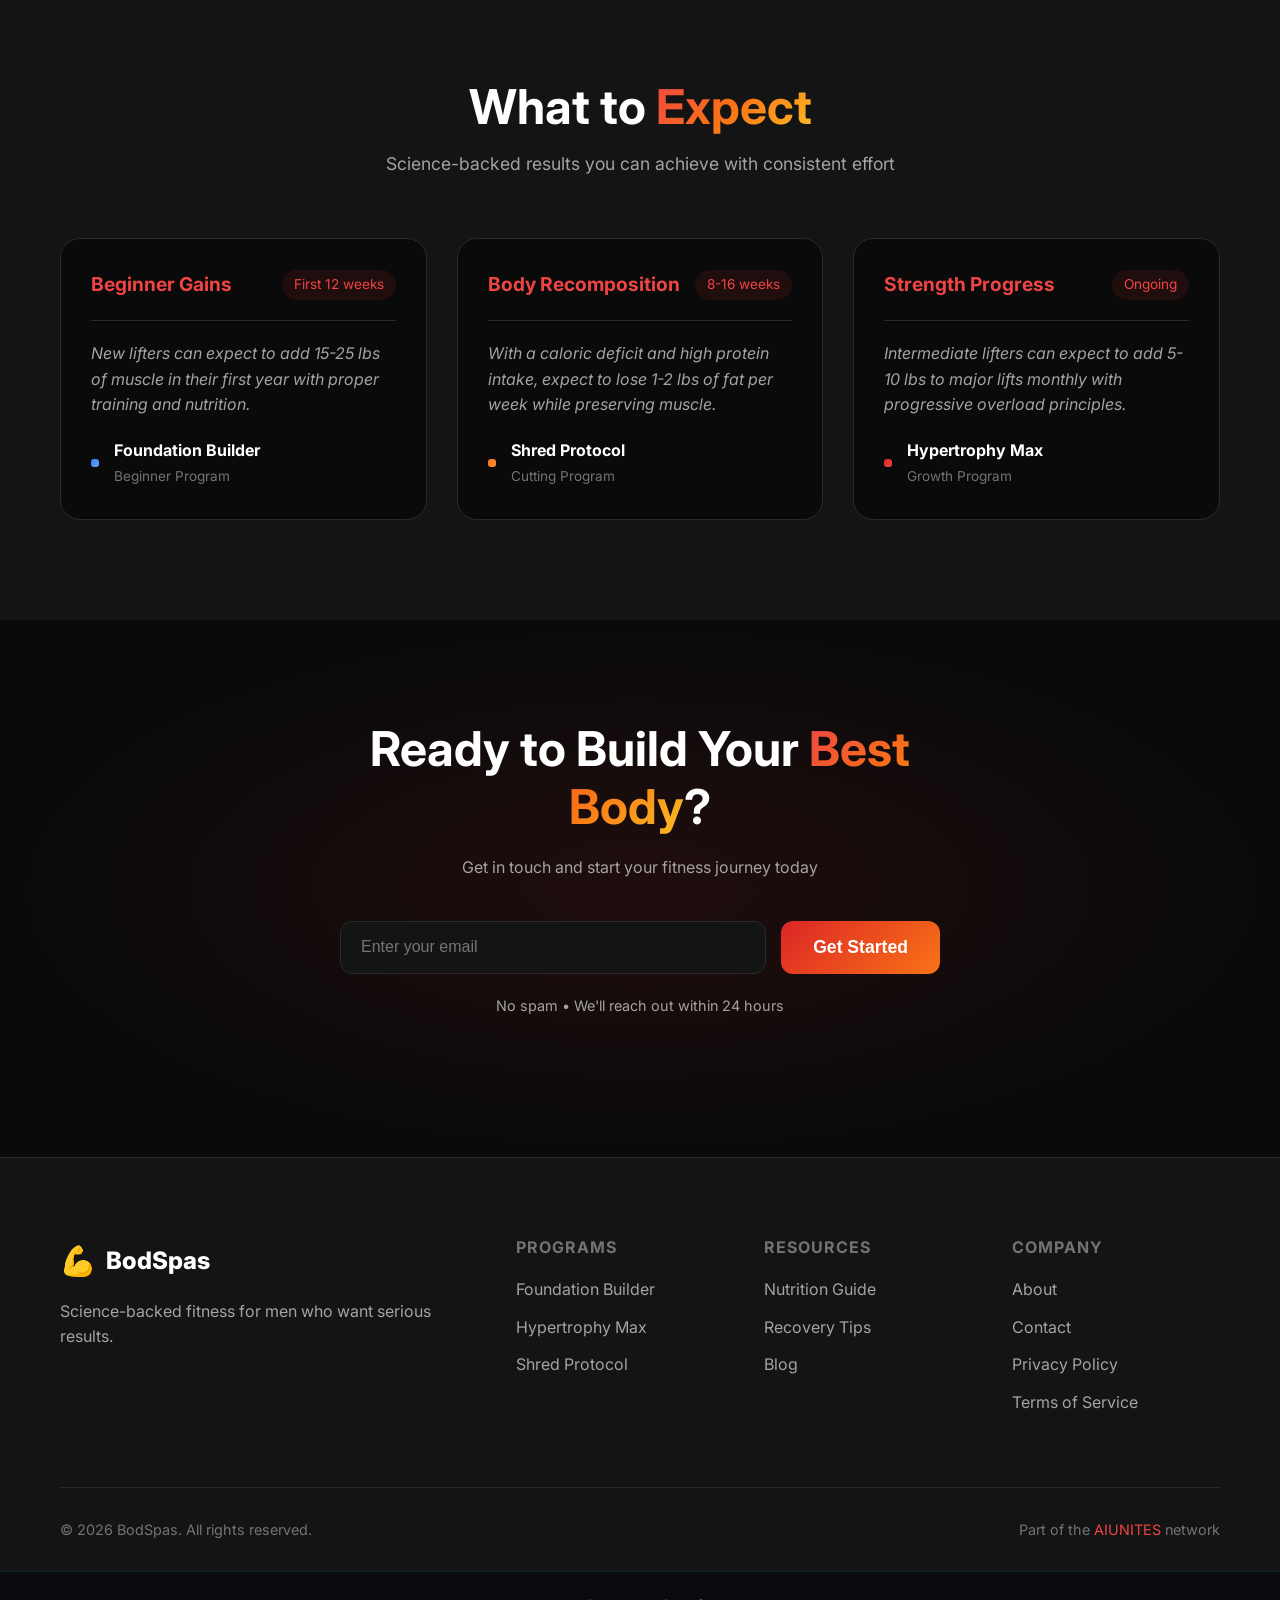
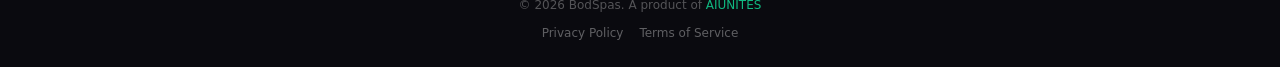
==== commit 489aa95e: "Code quality fixes: canonical, AdSense, copyright - 2026-03-30 07:07:35" ====
--- a/index.html
+++ b/index.html
@@ -11,6 +11,9 @@
     gtag('js', new Date());
     gtag('config', 'G-VP15KRLV6P');
   </script>
+
+  <!-- Google AdSense -->
+  <script async src="https://pagead2.googlesyndication.com/pagead/js/adsbygoogle.js?client=ca-pub-4573596965267859" crossorigin="anonymous"></script>
   
   <meta name="viewport" content="width=device-width, initial-scale=1.0">
   
@@ -416,7 +419,7 @@
         </div>
       </div>
       <div class="footer-bottom">
-        <p>&copy; 2025 BodSpas. All rights reserved.</p>
+        <p>&copy; 2026 BodSpas. All rights reserved.</p>
         <p>Part of the <a href="https://aiunites.github.io/aiunites-site/" target="_blank">AIUNITES</a> network</p>
       </div>
     </div>
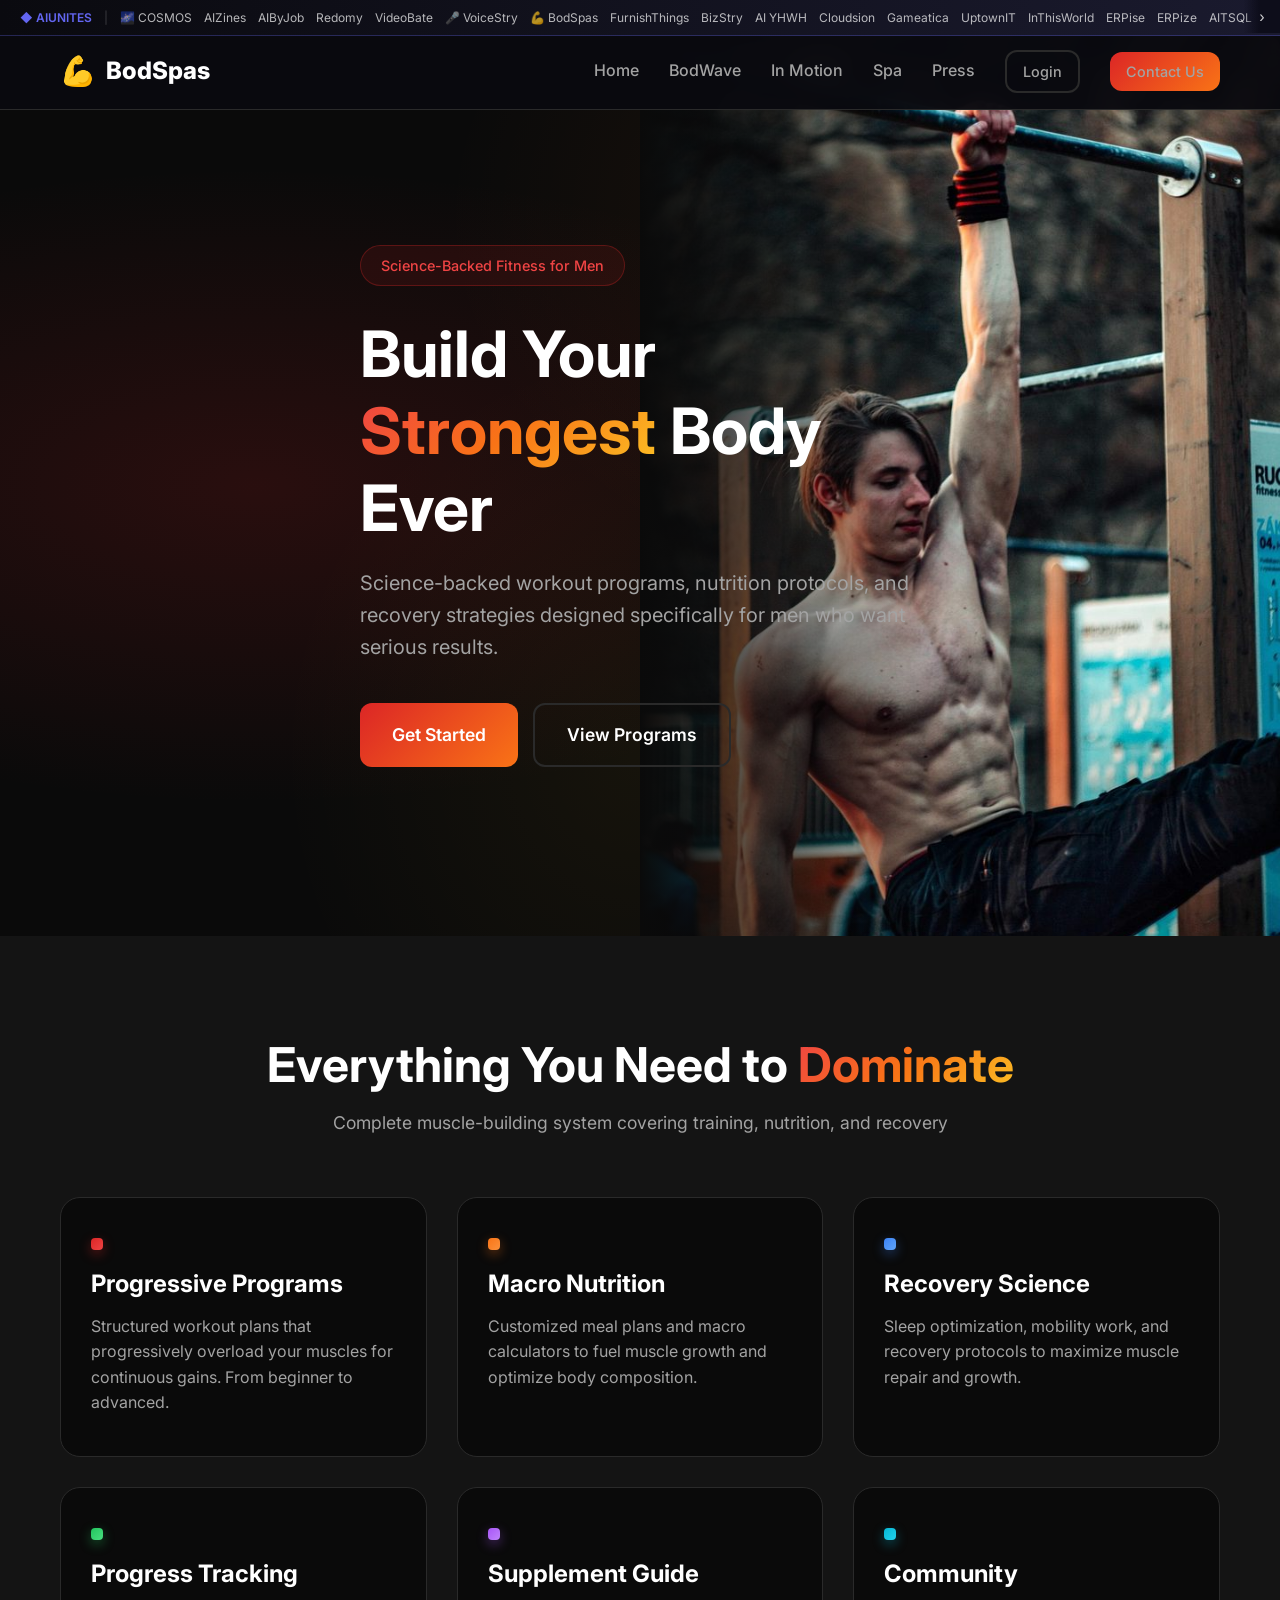
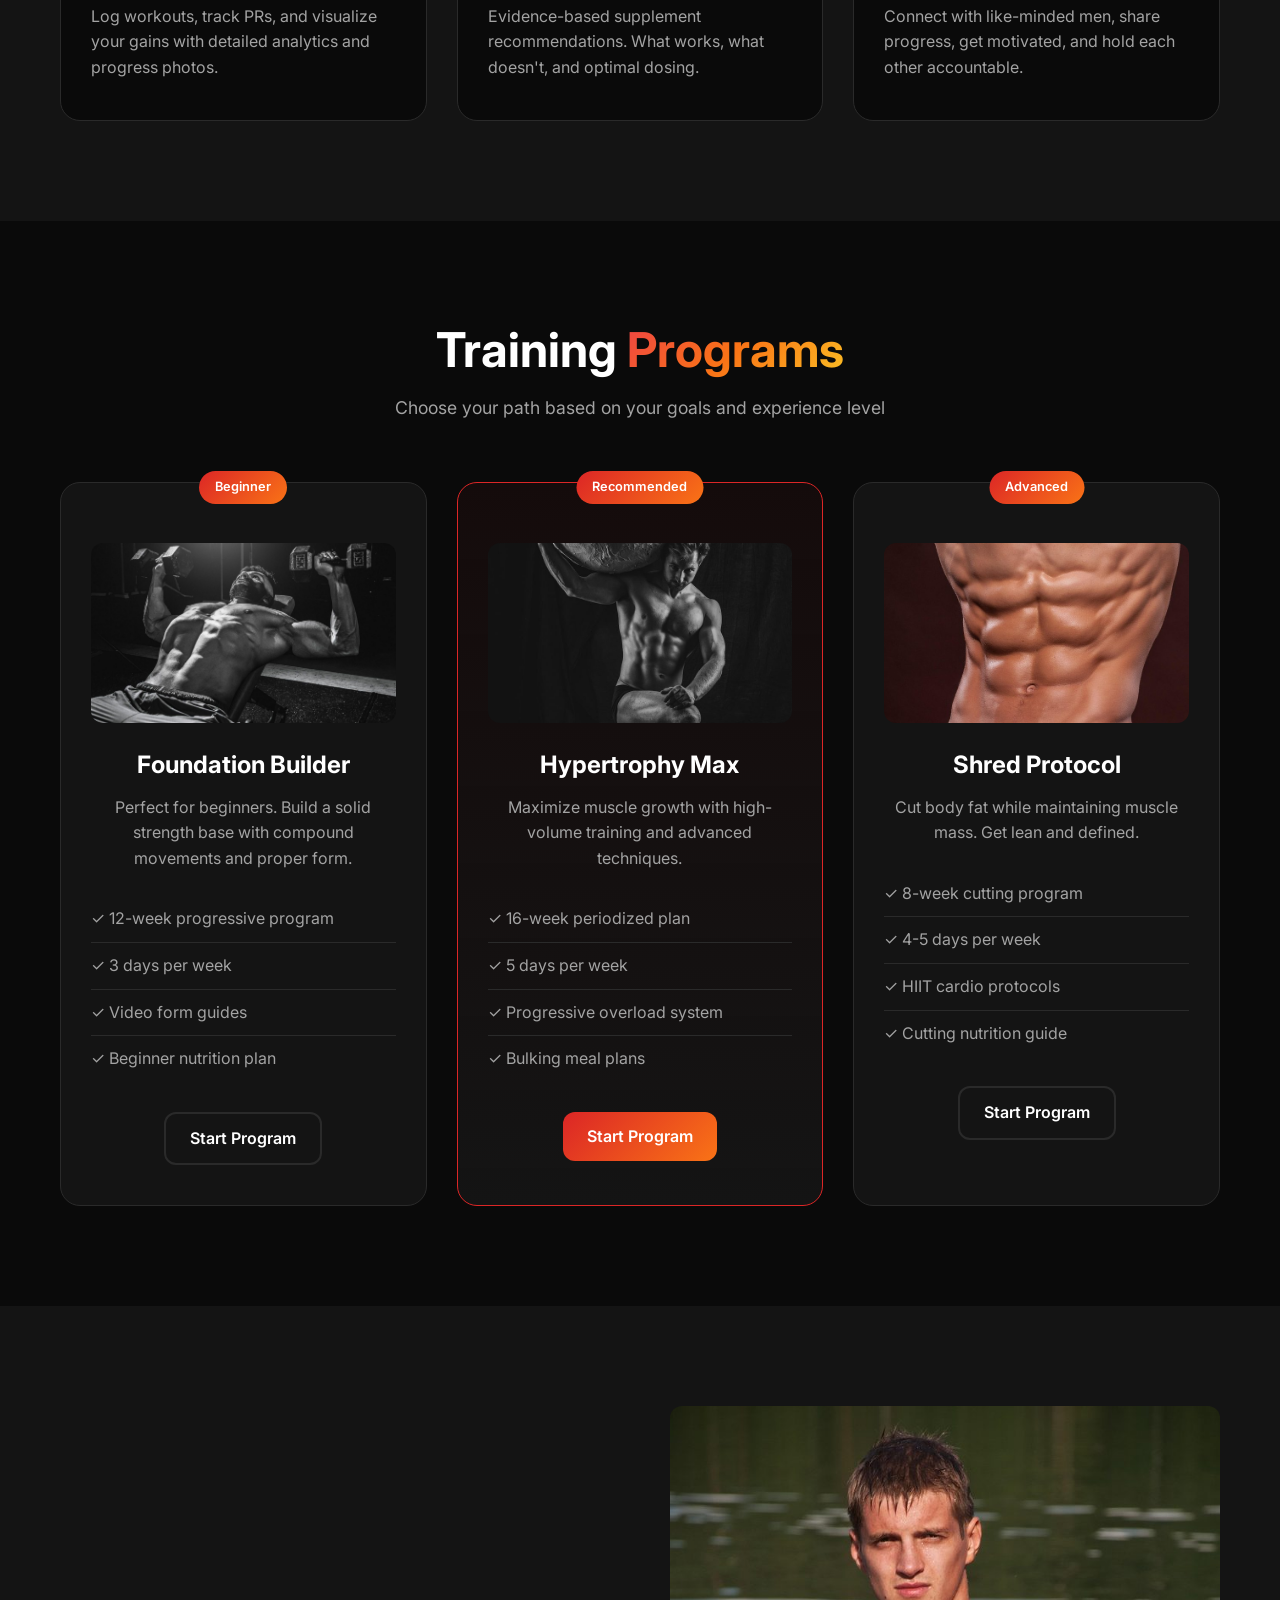
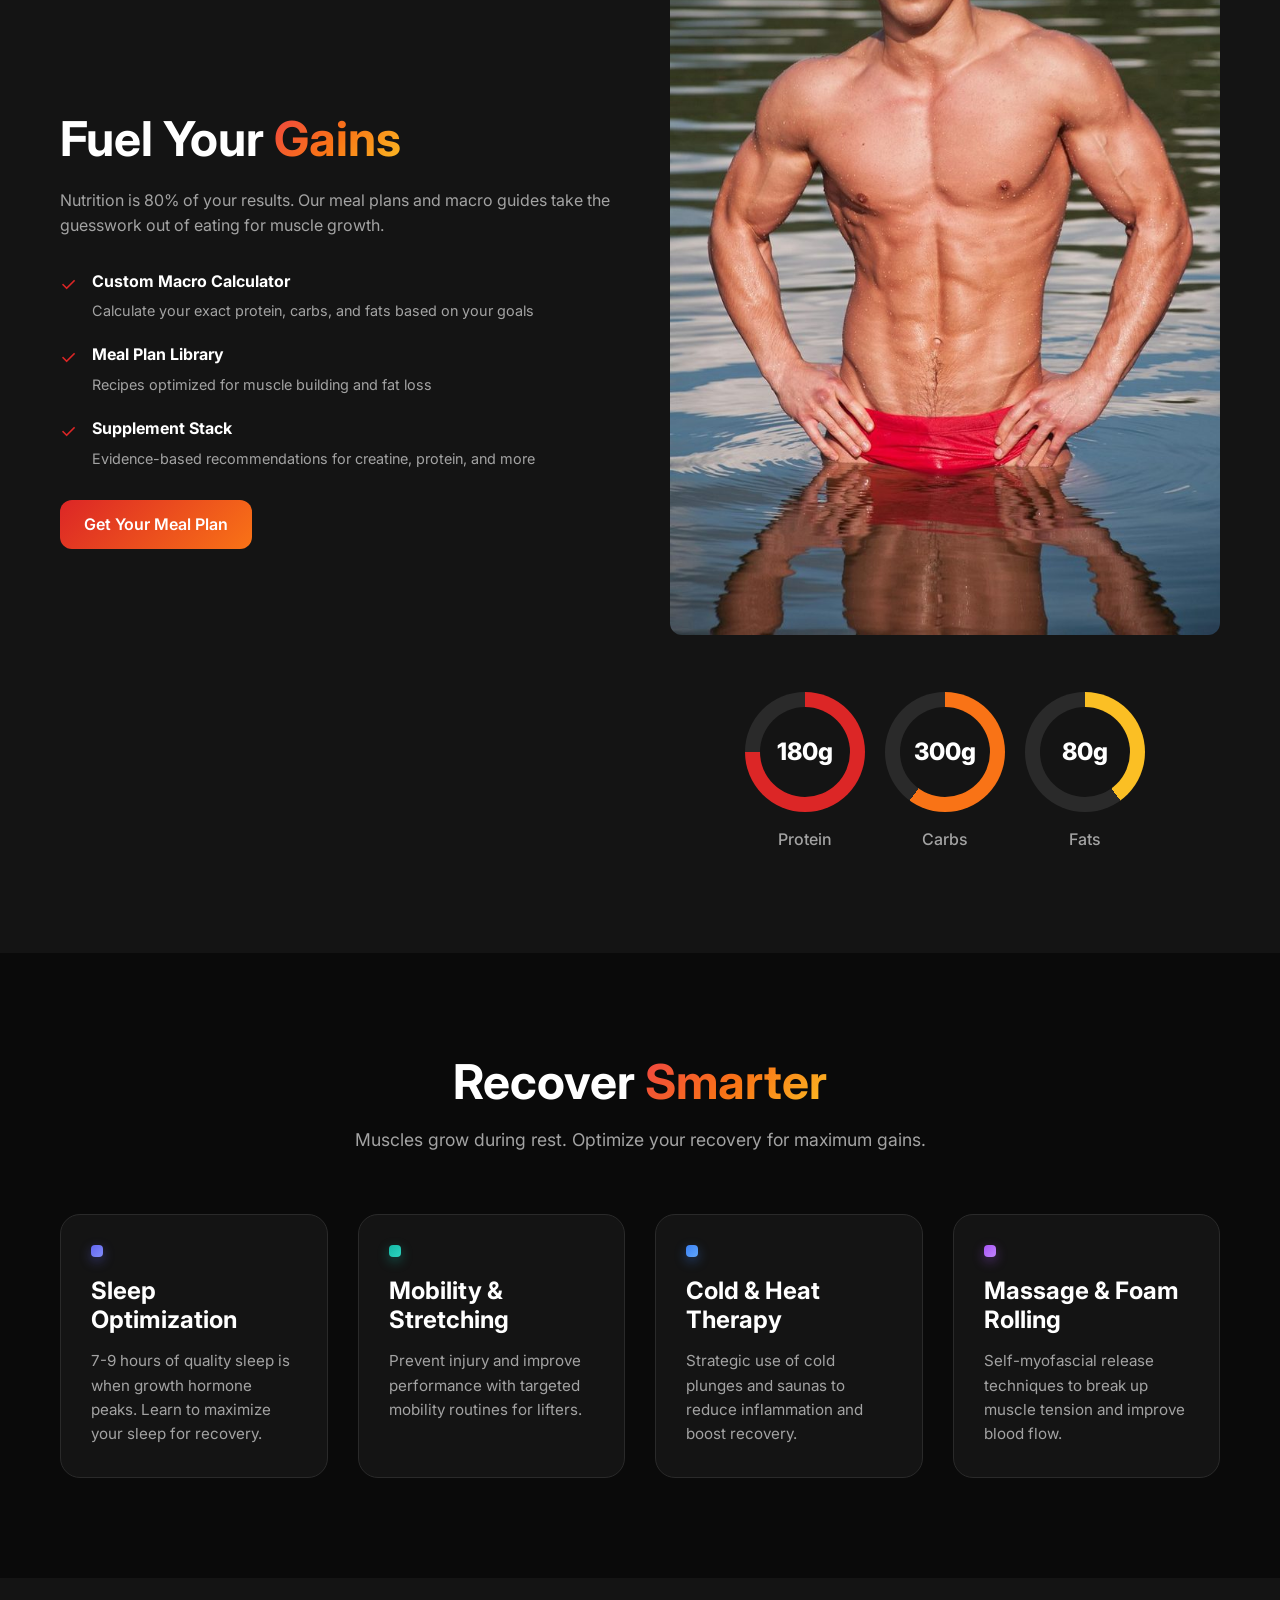
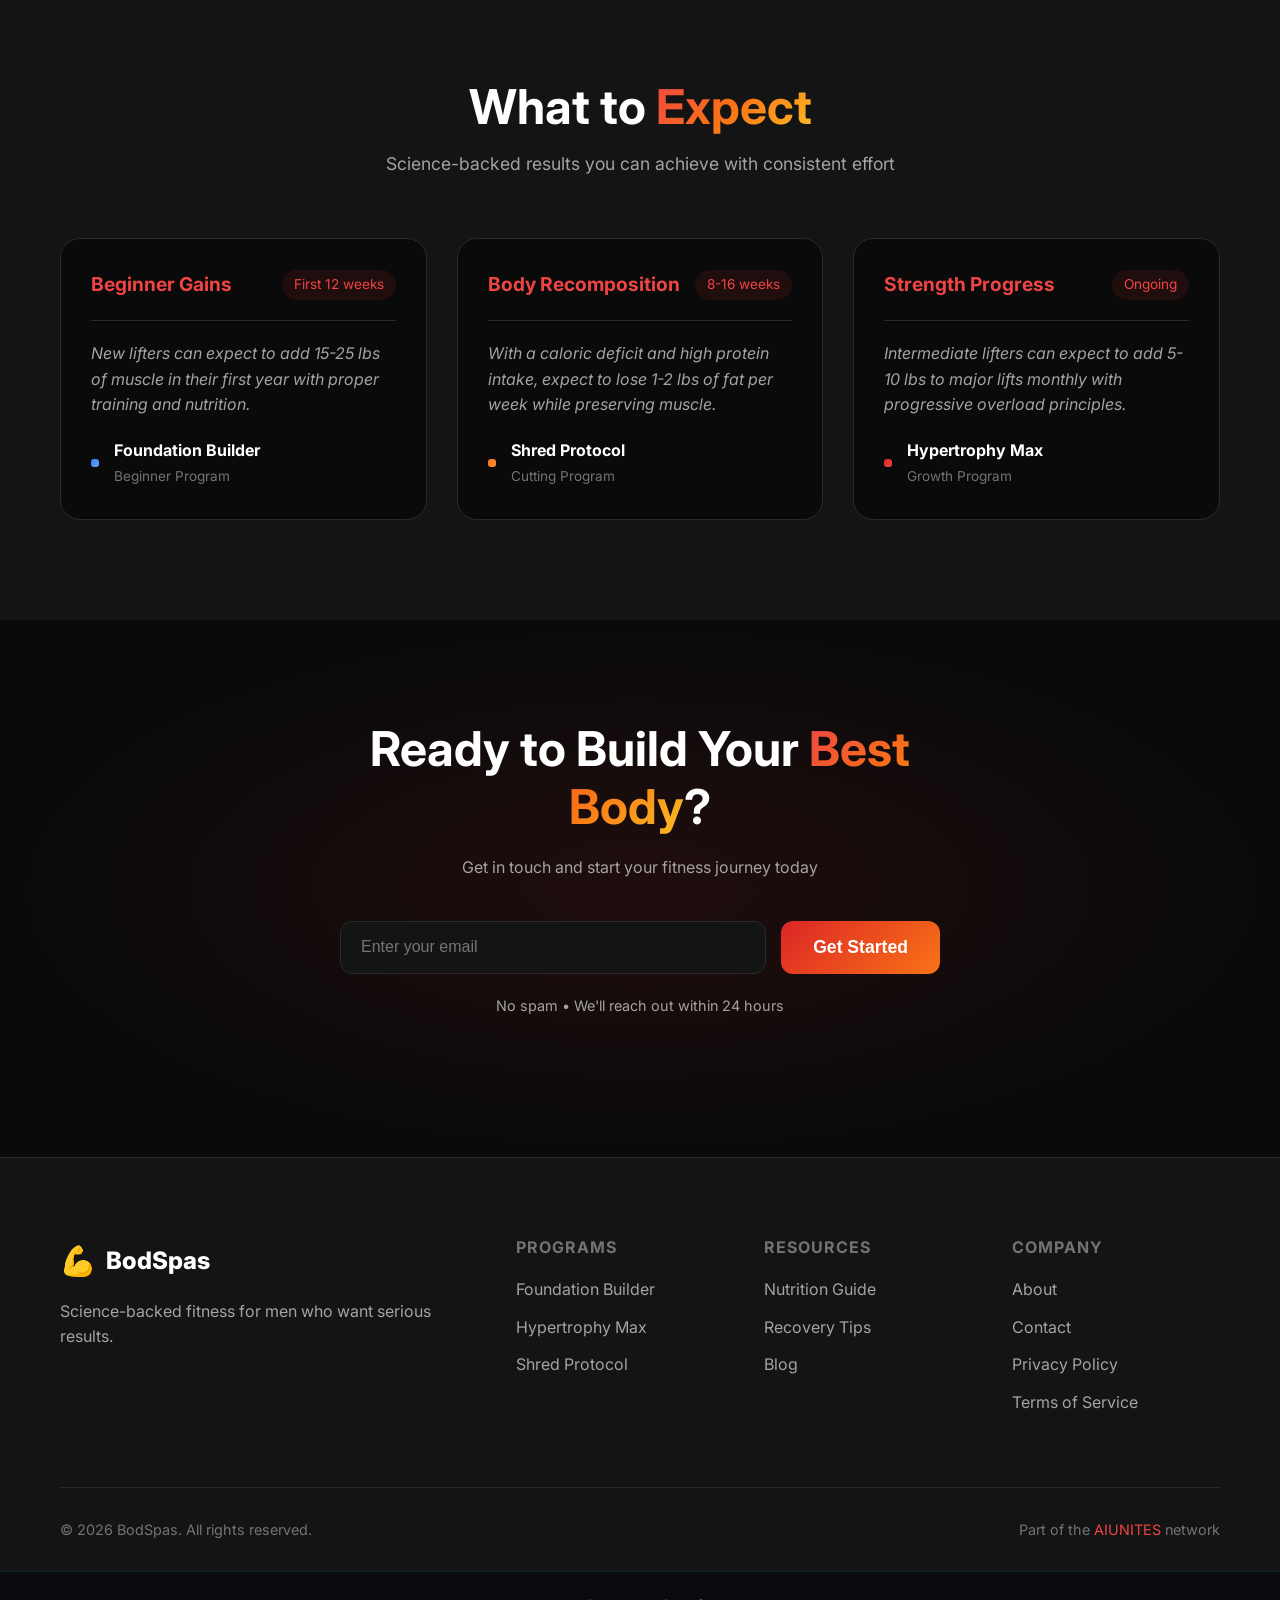
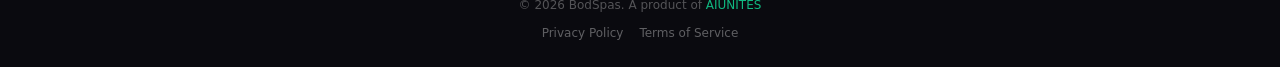
==== commit 166cd0c1: "Auto-publish: 2026-04-27 18:54:57" ====
--- a/index.html
+++ b/index.html
@@ -1,4 +1,4 @@
-<!DOCTYPE html>
+﻿<!DOCTYPE html>
 <html lang="en">
 <head>
   <meta charset="UTF-8">
@@ -70,7 +70,7 @@
   <style>.aiunites-bar{position:fixed;top:0;left:0;right:0;z-index:10000;background:linear-gradient(90deg,#0a0a0f,#1a1a2e);border-bottom:1px solid rgba(99,102,241,.3);padding:8px 0;font-size:12px}.aiunites-bar-content{max-width:1400px;margin:0 auto;padding:0 20px;display:flex;align-items:center;gap:12px;overflow-x:auto;scrollbar-width:none}.aiunites-bar-content::-webkit-scrollbar{display:none}.aiunites-bar a{color:rgba(255,255,255,.7);text-decoration:none;white-space:nowrap;transition:color .2s}.aiunites-bar a:hover{color:#fff}.aiunites-bar-brand{color:#6366f1!important;font-weight:600}.aiunites-bar-brand:hover{color:#818cf8!important}.aiunites-bar-divider{color:rgba(255,255,255,.2)}.aiunites-bar .current{color:#fff!important;font-weight:600;text-decoration:underline;text-underline-offset:3px;}body{padding-top:36px!important}</style>
   <style>.wb-arrow{display:none;position:fixed;top:0;width:36px;height:33px;align-items:center;justify-content:center;cursor:pointer;z-index:10001;border:none;padding:0;font-size:16px;line-height:1;color:rgba(255,255,255,.8);transition:color .2s,opacity .2s}.wb-arrow:hover{color:#fff}.wb-left{left:0;background:linear-gradient(90deg,#0d0d1a 55%,transparent)}.wb-right{right:0;background:linear-gradient(270deg,#0d0d1a 55%,transparent)}@media (hover:hover) and (pointer:fine){.wb-arrow{display:flex}}</style>
   <button class="wb-arrow wb-left" id="wb-left" aria-label="Scroll webring left">&#8249;</button>
-  <div class="aiunites-bar"><div class="aiunites-bar-content" id="wb-content"><a href="https://aiunites.github.io/aiunites-site/" class="aiunites-bar-brand">◆ AIUNITES</a><span class="aiunites-bar-divider">|</span><a href="https://aiunites.github.io/aizines-app/">AIZines</a><a href="https://aiunites.github.io/aibyjob-demo/">AIByJob</a><a href="https://aiunites.github.io/redomy-demo/">Redomy</a><a href="https://aiunites.github.io/videobate-site/">VideoBate</a><a href="https://aiunites.github.io/voicestry-site/">🎤 VoiceStry</a><a href="https://aiunites.github.io/bodspas-site/">💪 BodSpas</a><a href="https://aiunites.github.io/furnishthings-site/">FurnishThings</a><a href="https://aiunites.github.io/bizstry-site/">BizStry</a><a href="https://aiunites.github.io/aiyhwh-site/">AI YHWH</a><a href="https://aiunites.github.io/cloudsion-site/">Cloudsion</a><a href="https://aiunites.github.io/gameatica-site/">Gameatica</a><a href="https://aiunites.github.io/uptownit-site/">UptownIT</a><a href="https://aiunites.github.io/inthisworld-site/">InThisWorld</a><a href="https://aiunites.github.io/erpise-site/">ERPise</a><a href="https://aiunites.github.io/erpize-site/">ERPize</a><a href="https://aiunites.github.io/aitsql-site/">AITSQL</a><a href="https://aiunites.github.io/cosmostheopera-site/">🌌 COSMOS</a></div></div>
+  <div class="aiunites-bar"><div class="aiunites-bar-content" id="wb-content"><a href="https://aiunites.github.io/aiunites-site/" class="aiunites-bar-brand">◆ AIUNITES</a><span class="aiunites-bar-divider">|</span><a href="https://aiunites.github.io/cosmostheopera-site/">&#127756; COSMOS</a><a href="https://aiunites.github.io/aizines-app/">AIZines</a><a href="https://aiunites.github.io/aibyjob-demo/">AIByJob</a><a href="https://aiunites.github.io/redomy-demo/">Redomy</a><a href="https://aiunites.github.io/videobate-site/">VideoBate</a><a href="https://aiunites.github.io/voicestry-site/">🎤 VoiceStry</a><a href="https://aiunites.github.io/bodspas-site/">💪 BodSpas</a><a href="https://aiunites.github.io/furnishthings-site/">FurnishThings</a><a href="https://aiunites.github.io/bizstry-site/">BizStry</a><a href="https://aiunites.github.io/aiyhwh-site/">AI YHWH</a><a href="https://aiunites.github.io/cloudsion-site/">Cloudsion</a><a href="https://aiunites.github.io/gameatica-site/">Gameatica</a><a href="https://aiunites.github.io/uptownit-site/">UptownIT</a><a href="https://aiunites.github.io/inthisworld-site/">InThisWorld</a><a href="https://aiunites.github.io/erpise-site/">ERPise</a><a href="https://aiunites.github.io/erpize-site/">ERPize</a><a href="https://aiunites.github.io/aitsql-site/">AITSQL</a><a href="https://aiunites.github.io/cosmostheopera-site/">🌌 COSMOS</a></div></div>
   <button class="wb-arrow wb-right" id="wb-right" aria-label="Scroll webring right">&#8250;</button>
   <script>(function(){if(location.protocol==='file:'||location.hostname==='localhost'||location.hostname==='127.0.0.1'){document.querySelectorAll('.aiunites-bar a').forEach(a=>{a.href=a.href.replace('https://aiunites.github.io/','../')+'index.html';});}document.querySelectorAll('.aiunites-bar a:not(.aiunites-bar-brand)').forEach(function(a){var h=a.getAttribute('href');if(h){var p=h.replace('https://aiunites.github.io','');if(p&&location.pathname.indexOf(p)!==-1)a.classList.add('current');}});var c=document.getElementById('wb-content'),l=document.getElementById('wb-left'),r=document.getElementById('wb-right');if(!c||!l||!r)return;function upd(){var atL=c.scrollLeft<8,atR=c.scrollLeft>=c.scrollWidth-c.clientWidth-8;l.style.opacity=atL?'0':'1';l.style.pointerEvents=atL?'none':'auto';r.style.opacity=atR?'0':'1';r.style.pointerEvents=atR?'none':'auto';}l.onclick=function(){c.scrollBy({left:-220,behavior:'smooth'});};r.onclick=function(){c.scrollBy({left:220,behavior:'smooth'});};c.addEventListener('scroll',upd,{passive:true});upd();})()</script>
 
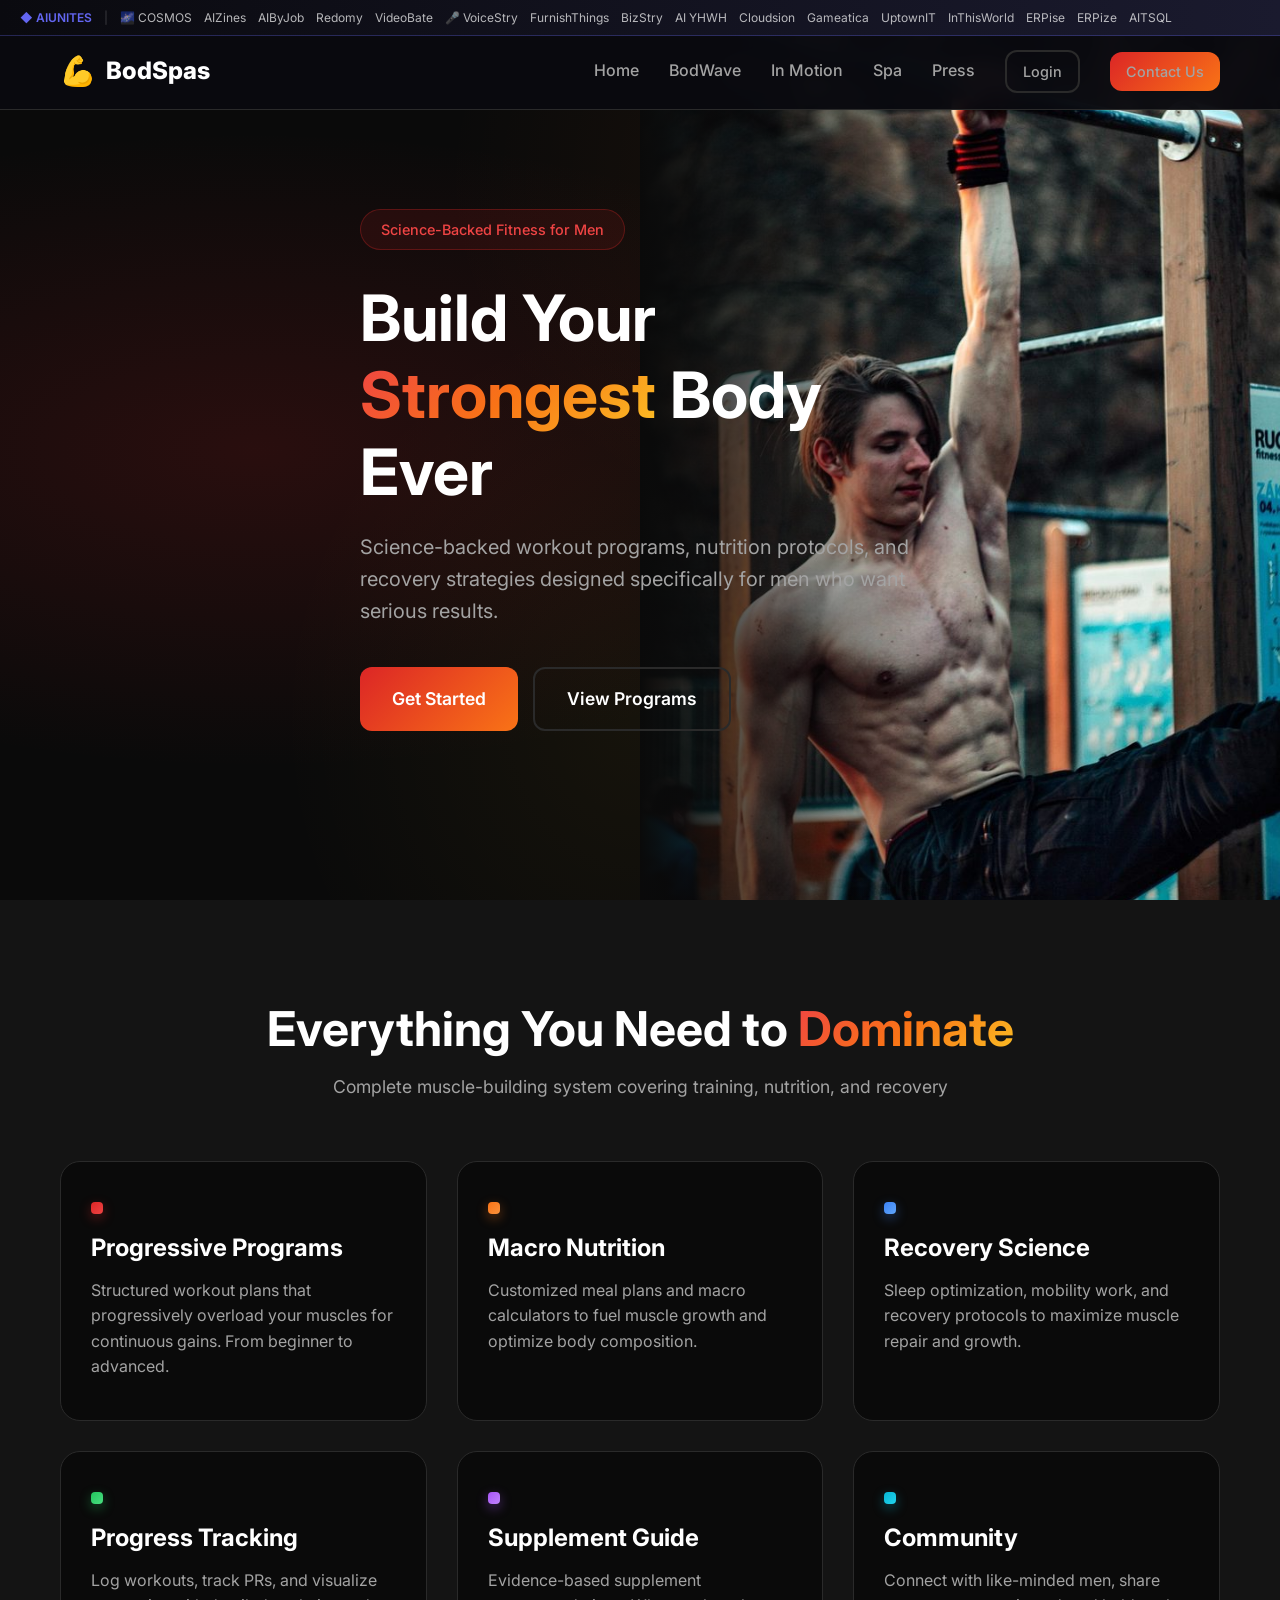
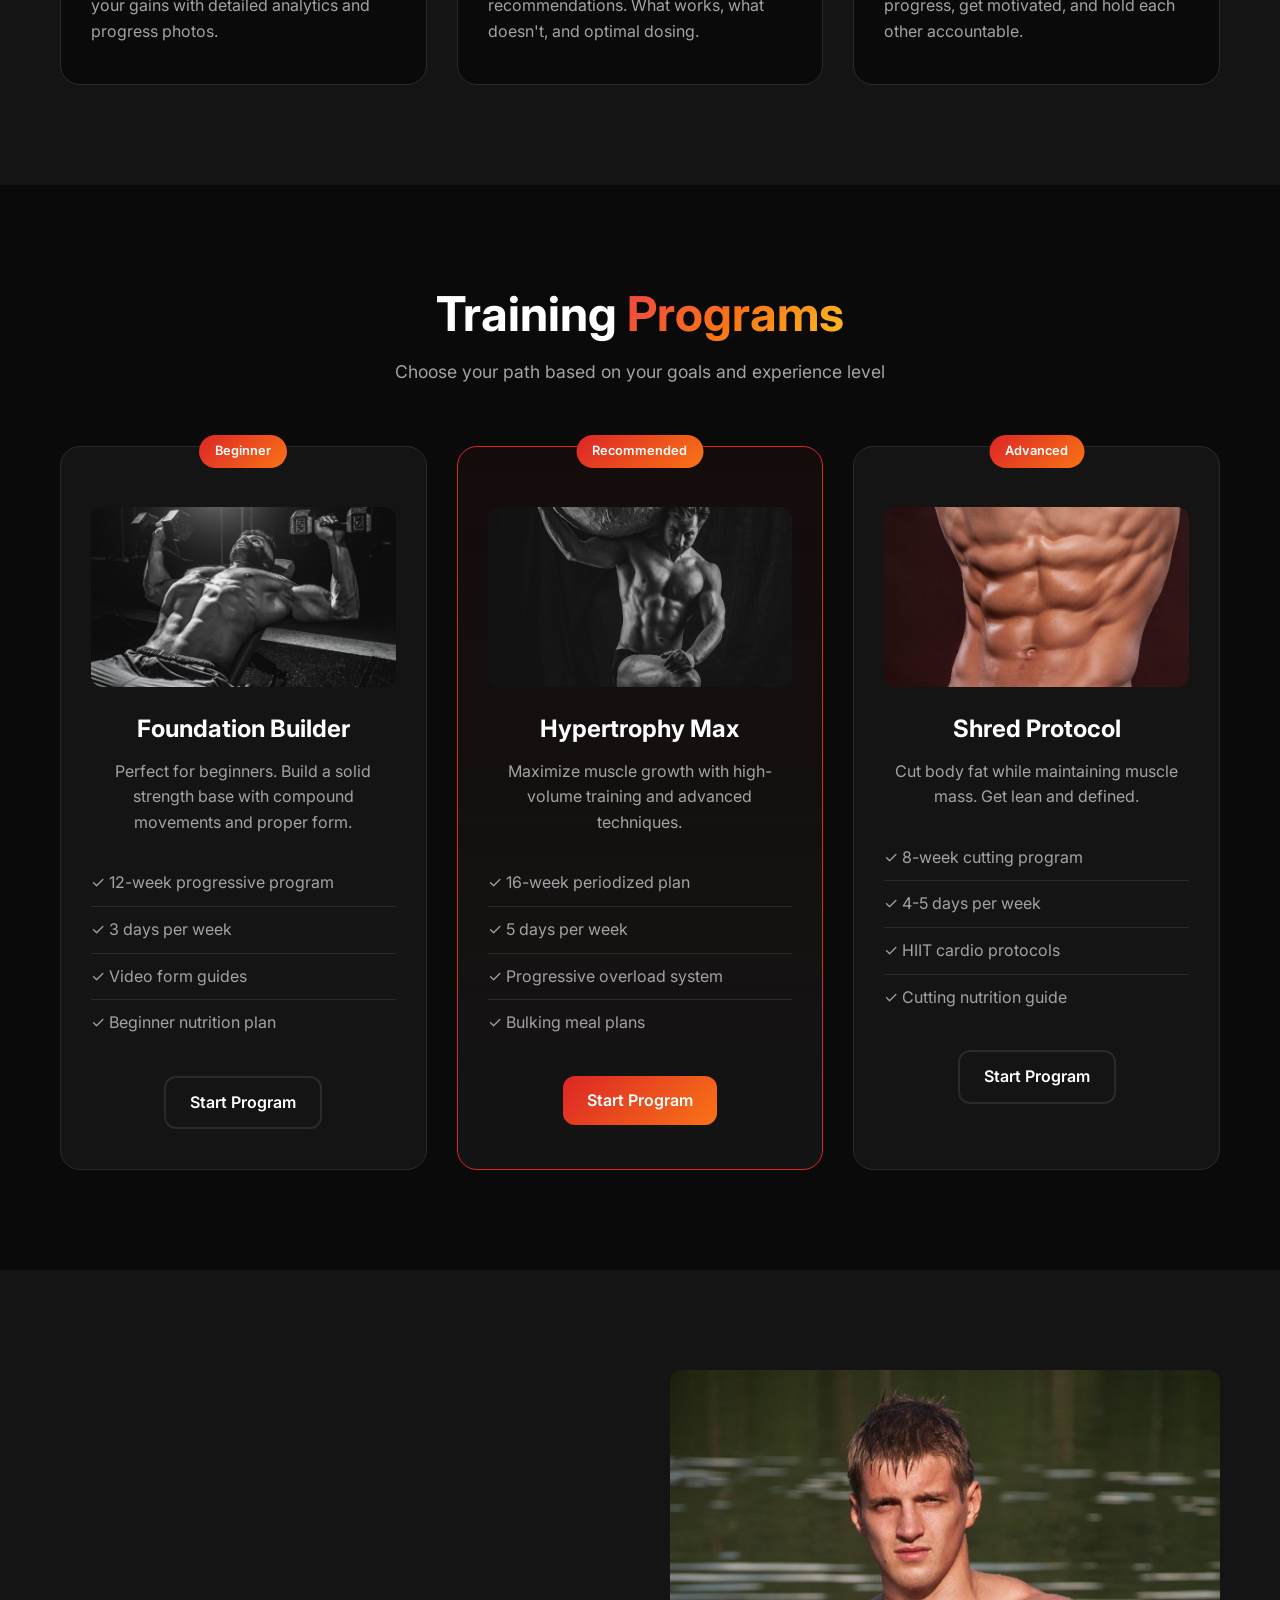
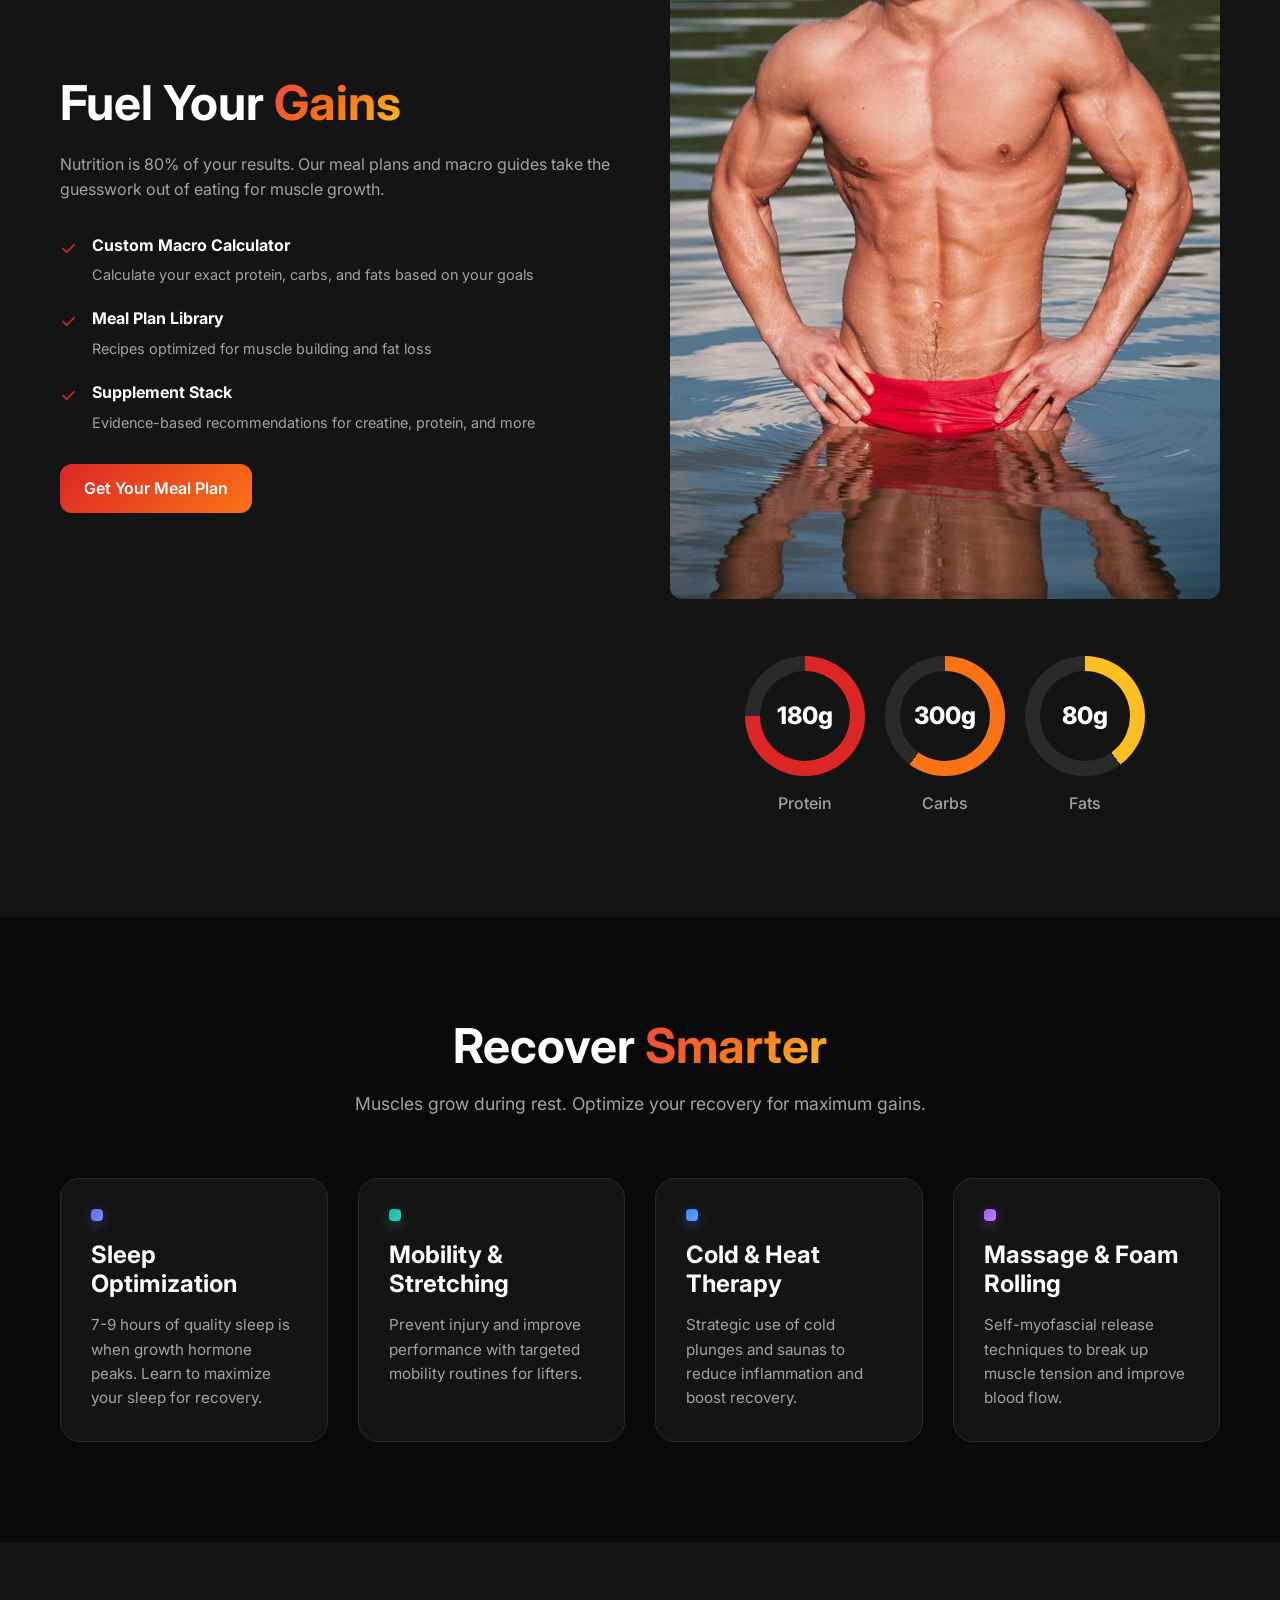
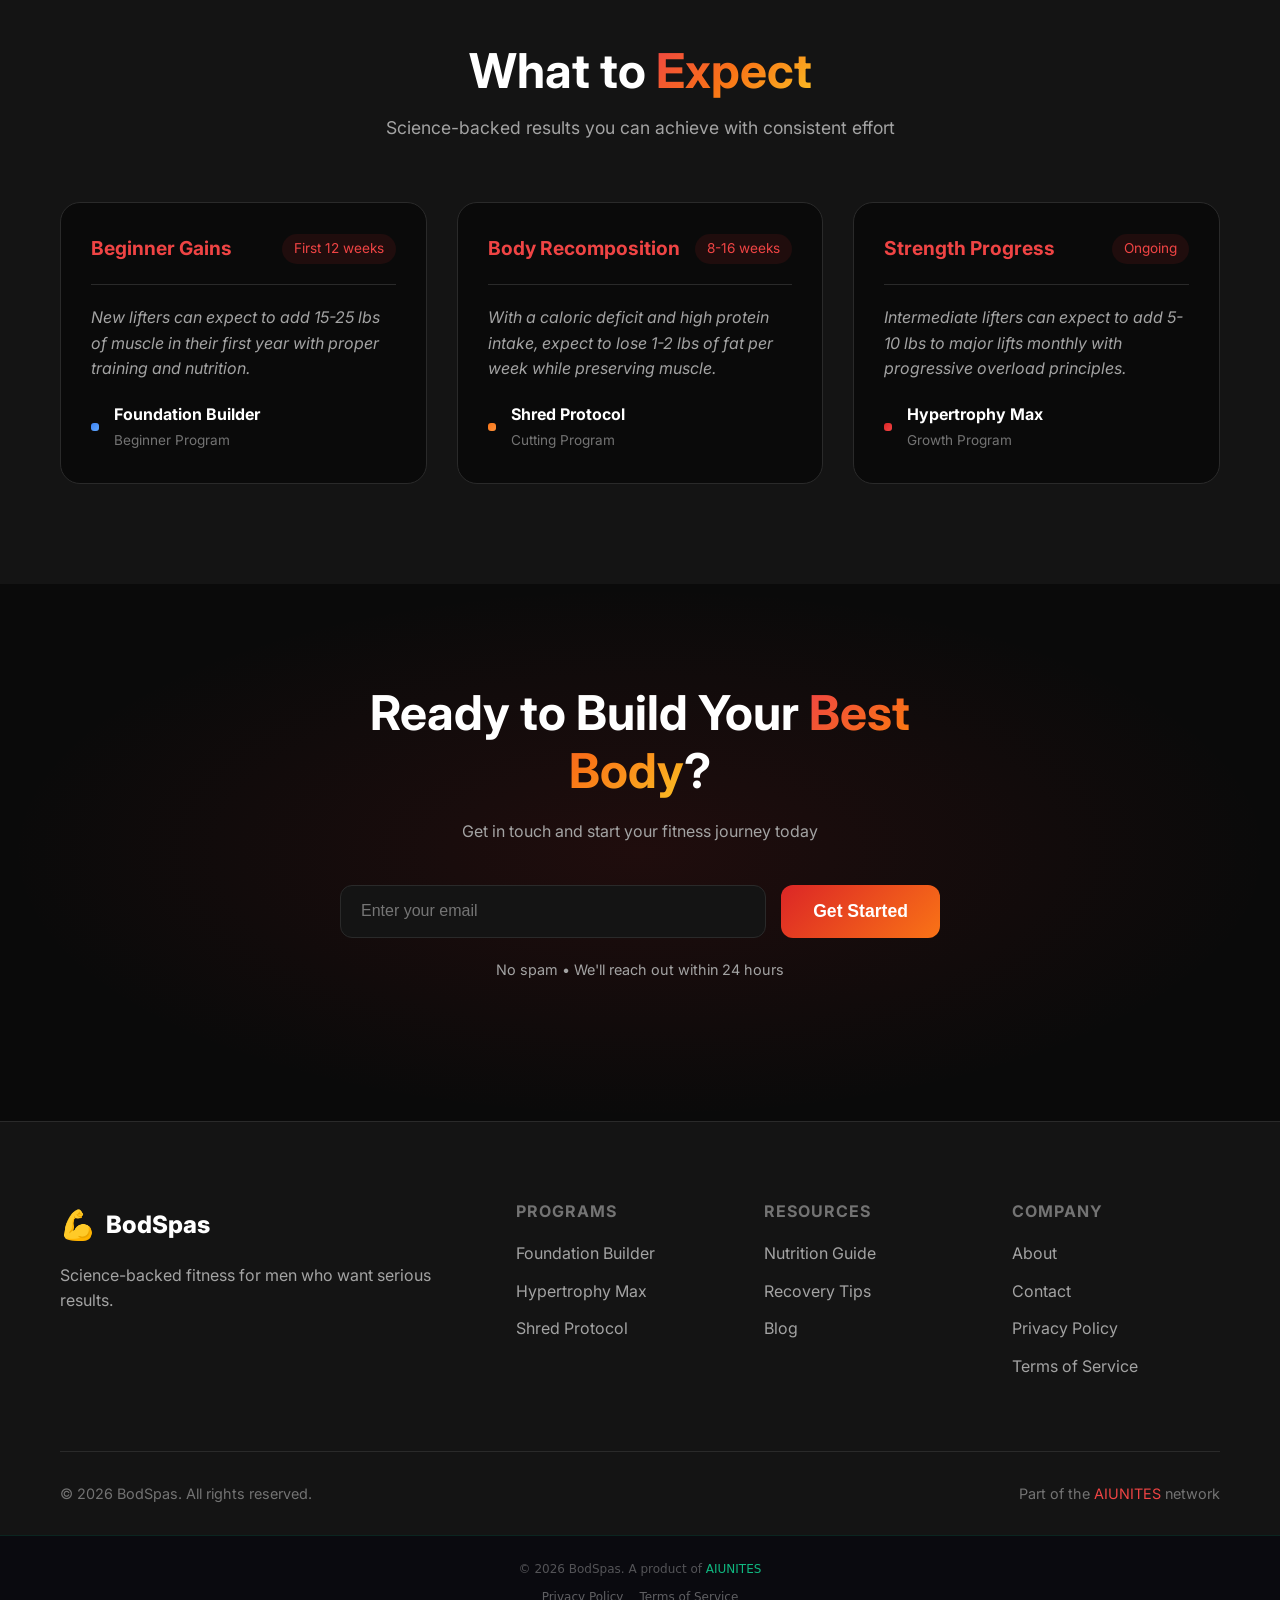
==== commit fdd597b5: "Auto-publish: 2026-04-27 19:10:02" ====
--- a/index.html
+++ b/index.html
@@ -67,12 +67,11 @@
 </head>
 <body>
   <!-- AIUNITES Webring -->
-  <style>.aiunites-bar{position:fixed;top:0;left:0;right:0;z-index:10000;background:linear-gradient(90deg,#0a0a0f,#1a1a2e);border-bottom:1px solid rgba(99,102,241,.3);padding:8px 0;font-size:12px}.aiunites-bar-content{max-width:1400px;margin:0 auto;padding:0 20px;display:flex;align-items:center;gap:12px;overflow-x:auto;scrollbar-width:none}.aiunites-bar-content::-webkit-scrollbar{display:none}.aiunites-bar a{color:rgba(255,255,255,.7);text-decoration:none;white-space:nowrap;transition:color .2s}.aiunites-bar a:hover{color:#fff}.aiunites-bar-brand{color:#6366f1!important;font-weight:600}.aiunites-bar-brand:hover{color:#818cf8!important}.aiunites-bar-divider{color:rgba(255,255,255,.2)}.aiunites-bar .current{color:#fff!important;font-weight:600;text-decoration:underline;text-underline-offset:3px;}body{padding-top:36px!important}</style>
-  <style>.wb-arrow{display:none;position:fixed;top:0;width:36px;height:33px;align-items:center;justify-content:center;cursor:pointer;z-index:10001;border:none;padding:0;font-size:16px;line-height:1;color:rgba(255,255,255,.8);transition:color .2s,opacity .2s}.wb-arrow:hover{color:#fff}.wb-left{left:0;background:linear-gradient(90deg,#0d0d1a 55%,transparent)}.wb-right{right:0;background:linear-gradient(270deg,#0d0d1a 55%,transparent)}@media (hover:hover) and (pointer:fine){.wb-arrow{display:flex}}</style>
-  <button class="wb-arrow wb-left" id="wb-left" aria-label="Scroll webring left">&#8249;</button>
-  <div class="aiunites-bar"><div class="aiunites-bar-content" id="wb-content"><a href="https://aiunites.github.io/aiunites-site/" class="aiunites-bar-brand">◆ AIUNITES</a><span class="aiunites-bar-divider">|</span><a href="https://aiunites.github.io/cosmostheopera-site/">&#127756; COSMOS</a><a href="https://aiunites.github.io/aizines-app/">AIZines</a><a href="https://aiunites.github.io/aibyjob-demo/">AIByJob</a><a href="https://aiunites.github.io/redomy-demo/">Redomy</a><a href="https://aiunites.github.io/videobate-site/">VideoBate</a><a href="https://aiunites.github.io/voicestry-site/">🎤 VoiceStry</a><a href="https://aiunites.github.io/bodspas-site/">💪 BodSpas</a><a href="https://aiunites.github.io/furnishthings-site/">FurnishThings</a><a href="https://aiunites.github.io/bizstry-site/">BizStry</a><a href="https://aiunites.github.io/aiyhwh-site/">AI YHWH</a><a href="https://aiunites.github.io/cloudsion-site/">Cloudsion</a><a href="https://aiunites.github.io/gameatica-site/">Gameatica</a><a href="https://aiunites.github.io/uptownit-site/">UptownIT</a><a href="https://aiunites.github.io/inthisworld-site/">InThisWorld</a><a href="https://aiunites.github.io/erpise-site/">ERPise</a><a href="https://aiunites.github.io/erpize-site/">ERPize</a><a href="https://aiunites.github.io/aitsql-site/">AITSQL</a><a href="https://aiunites.github.io/cosmostheopera-site/">🌌 COSMOS</a></div></div>
-  <button class="wb-arrow wb-right" id="wb-right" aria-label="Scroll webring right">&#8250;</button>
-  <script>(function(){if(location.protocol==='file:'||location.hostname==='localhost'||location.hostname==='127.0.0.1'){document.querySelectorAll('.aiunites-bar a').forEach(a=>{a.href=a.href.replace('https://aiunites.github.io/','../')+'index.html';});}document.querySelectorAll('.aiunites-bar a:not(.aiunites-bar-brand)').forEach(function(a){var h=a.getAttribute('href');if(h){var p=h.replace('https://aiunites.github.io','');if(p&&location.pathname.indexOf(p)!==-1)a.classList.add('current');}});var c=document.getElementById('wb-content'),l=document.getElementById('wb-left'),r=document.getElementById('wb-right');if(!c||!l||!r)return;function upd(){var atL=c.scrollLeft<8,atR=c.scrollLeft>=c.scrollWidth-c.clientWidth-8;l.style.opacity=atL?'0':'1';l.style.pointerEvents=atL?'none':'auto';r.style.opacity=atR?'0':'1';r.style.pointerEvents=atR?'none':'auto';}l.onclick=function(){c.scrollBy({left:-220,behavior:'smooth'});};r.onclick=function(){c.scrollBy({left:220,behavior:'smooth'});};c.addEventListener('scroll',upd,{passive:true});upd();})()</script>
+  <style>.aiunites-bar{position:fixed;top:0;left:0;right:0;z-index:1100;background:linear-gradient(90deg,#0a0a0f,#1a1a2e);border-bottom:1px solid rgba(99,102,241,.3);padding:8px 0;font-size:12px}.aiunites-bar-content{max-width:1400px;margin:0 auto;padding:0 20px;display:flex;align-items:center;gap:12px;overflow-x:auto;scrollbar-width:none}.aiunites-bar-content::-webkit-scrollbar{display:none}.aiunites-bar a{color:rgba(255,255,255,.7);text-decoration:none;white-space:nowrap;transition:color .2s}.aiunites-bar a:hover{color:#fff}.aiunites-bar-brand{color:#6366f1!important;font-weight:600}.aiunites-bar-brand:hover{color:#818cf8!important}.aiunites-bar-active{color:#fff!important;text-decoration:underline;text-underline-offset:3px}.aiunites-bar-divider{color:rgba(255,255,255,.2)}.wb-arrow{display:none;position:fixed;top:0;width:36px;height:33px;align-items:center;justify-content:center;cursor:pointer;z-index:1102;border:none;padding:0;font-size:16px;line-height:1;color:rgba(255,255,255,.8);transition:color .2s,opacity .2s}.wb-arrow:hover{color:#fff}.wb-left{left:0;background:linear-gradient(90deg,#0d0d1a 55%,transparent)}.wb-right{right:0;background:linear-gradient(270deg,#0d0d1a 55%,transparent)}@media (hover:hover) and (pointer:fine){.wb-arrow{display:flex}}</style>
+<button class="wb-arrow wb-left" id="wb-left" aria-label="Scroll webring left">&#8249;</button>
+<div class="aiunites-bar"><div class="aiunites-bar-content" id="wb-content"><a href="https://aiunites.github.io/aiunites-site/" class="aiunites-bar-brand">&#9670; AIUNITES</a><span class="aiunites-bar-divider">|</span></div></div>
+<button class="wb-arrow wb-right" id="wb-right" aria-label="Scroll webring right">&#8250;</button>
+<script>(function(){var IS_LOCAL=location.protocol==='file:'||location.hostname==='localhost'||location.hostname==='127.0.0.1';var BASE=IS_LOCAL?'../':'https://aiunites.github.io/';var JSON_URL=IS_LOCAL?'../aiunites-site/data/webring.json':'https://aiunites.github.io/aiunites-site/data/webring.json';var c=document.getElementById('wb-content'),l=document.getElementById('wb-left'),r=document.getElementById('wb-right');function buildBar(sites){sites.forEach(function(s){var a=document.createElement('a');a.href=(IS_LOCAL?BASE+s.repo+'/index.html':BASE+s.repo+'/');a.textContent=s.name;if(location.pathname.indexOf(s.repo)!==-1)a.className='aiunites-bar-active';c.appendChild(a);});setupArrows();}function setupArrows(){if(!c||!l||!r)return;function upd(){var atL=c.scrollLeft<8,atR=c.scrollLeft>=c.scrollWidth-c.clientWidth-8;l.style.opacity=atL?'0':'1';l.style.pointerEvents=atL?'none':'auto';r.style.opacity=atR?'0':'1';r.style.pointerEvents=atR?'none':'auto';}l.onclick=function(){c.scrollBy({left:-220,behavior:'smooth'});};r.onclick=function(){c.scrollBy({left:220,behavior:'smooth'});};c.addEventListener('scroll',upd,{passive:true});upd();}var FB=[{name:'\uD83C\uDF0C COSMOS',repo:'cosmostheopera-site'},{name:'AIZines',repo:'aizines-app'},{name:'AIByJob',repo:'aibyjob-demo'},{name:'Redomy',repo:'redomy-demo'},{name:'VideoBate',repo:'videobate-site'},{name:'\uD83C\uDFA4 VoiceStry',repo:'voicestry-site'},{name:'FurnishThings',repo:'furnishthings-site'},{name:'BizStry',repo:'bizstry-site'},{name:'AI YHWH',repo:'aiyhwh-site'},{name:'Cloudsion',repo:'cloudsion-site'},{name:'Gameatica',repo:'gameatica-site'},{name:'UptownIT',repo:'uptownit-site'},{name:'InThisWorld',repo:'inthisworld-site'},{name:'ERPise',repo:'erpise-site'},{name:'ERPize',repo:'erpize-site'},{name:'AITSQL',repo:'aitsql-site'}];fetch(JSON_URL).then(function(r){return r.json();}).then(buildBar).catch(function(){buildBar(FB);});})()</script>
 
   <!-- Navigation -->
   <nav class="navbar">
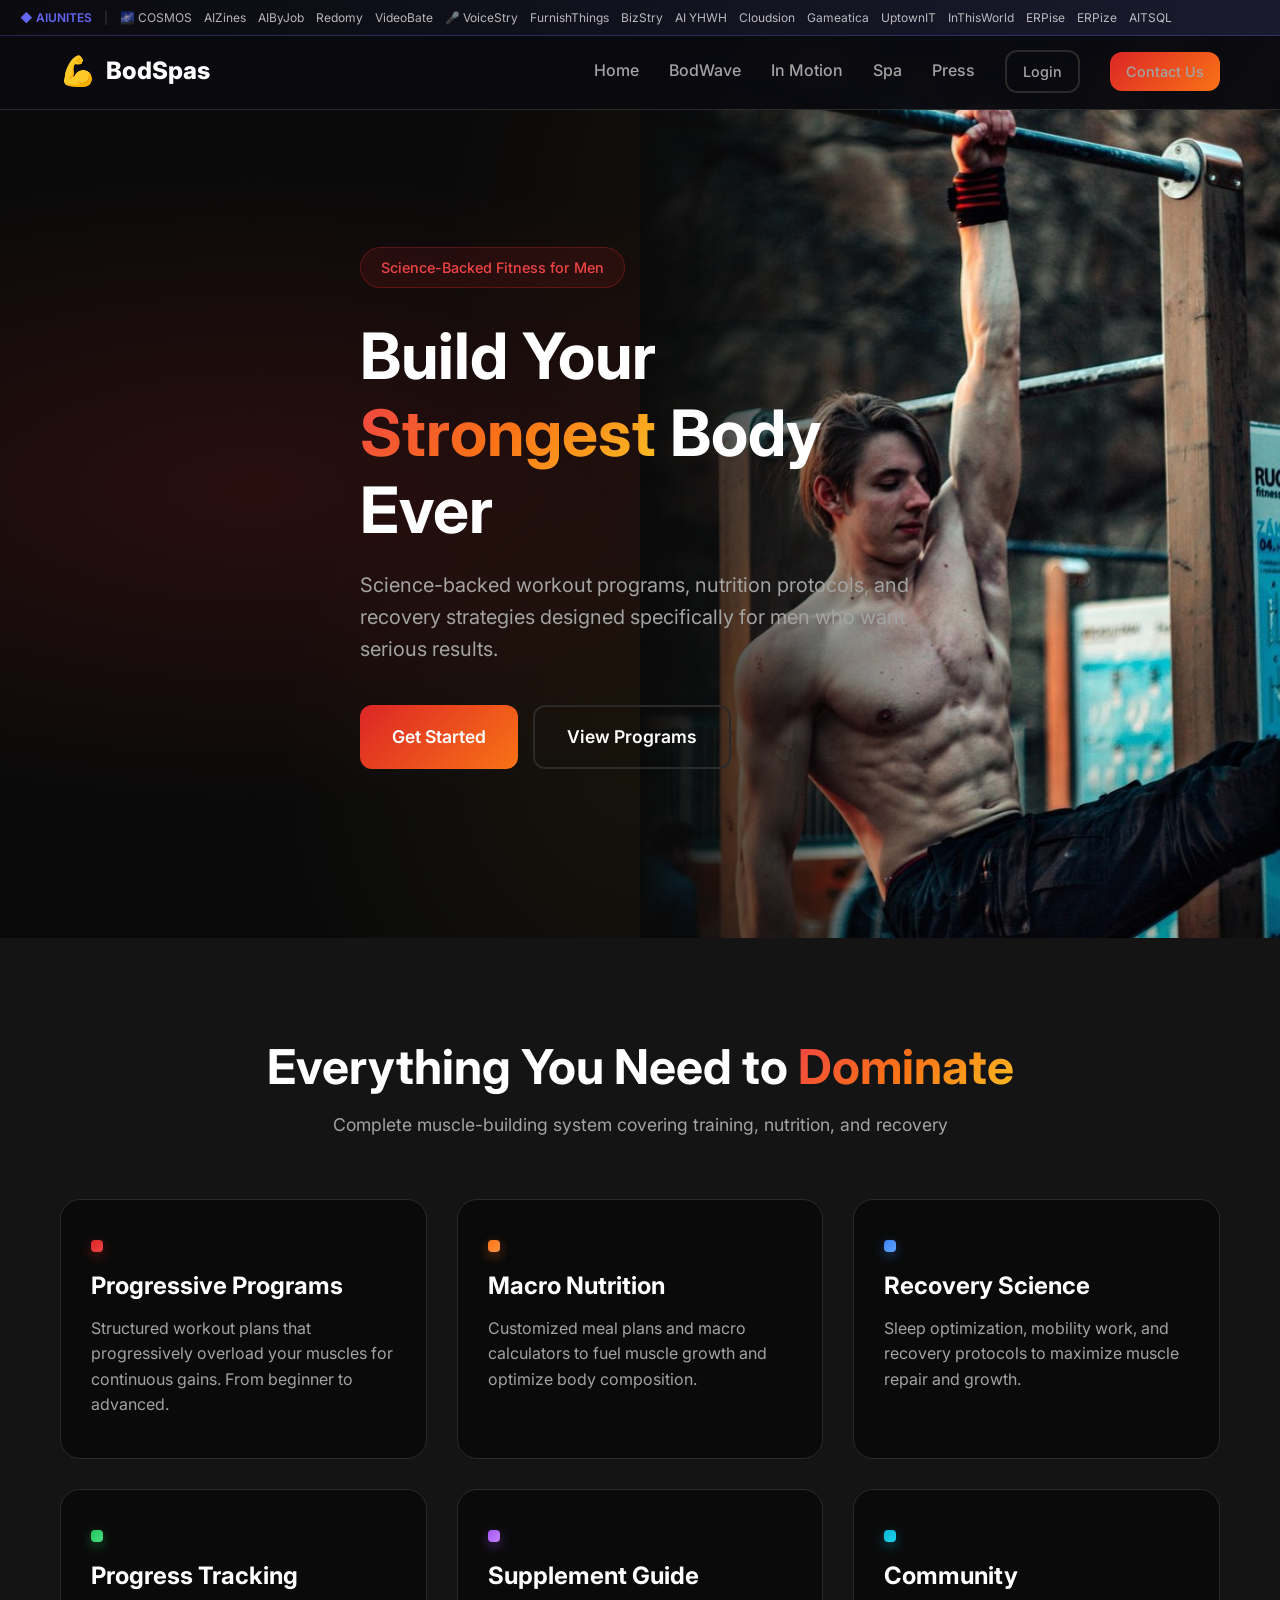
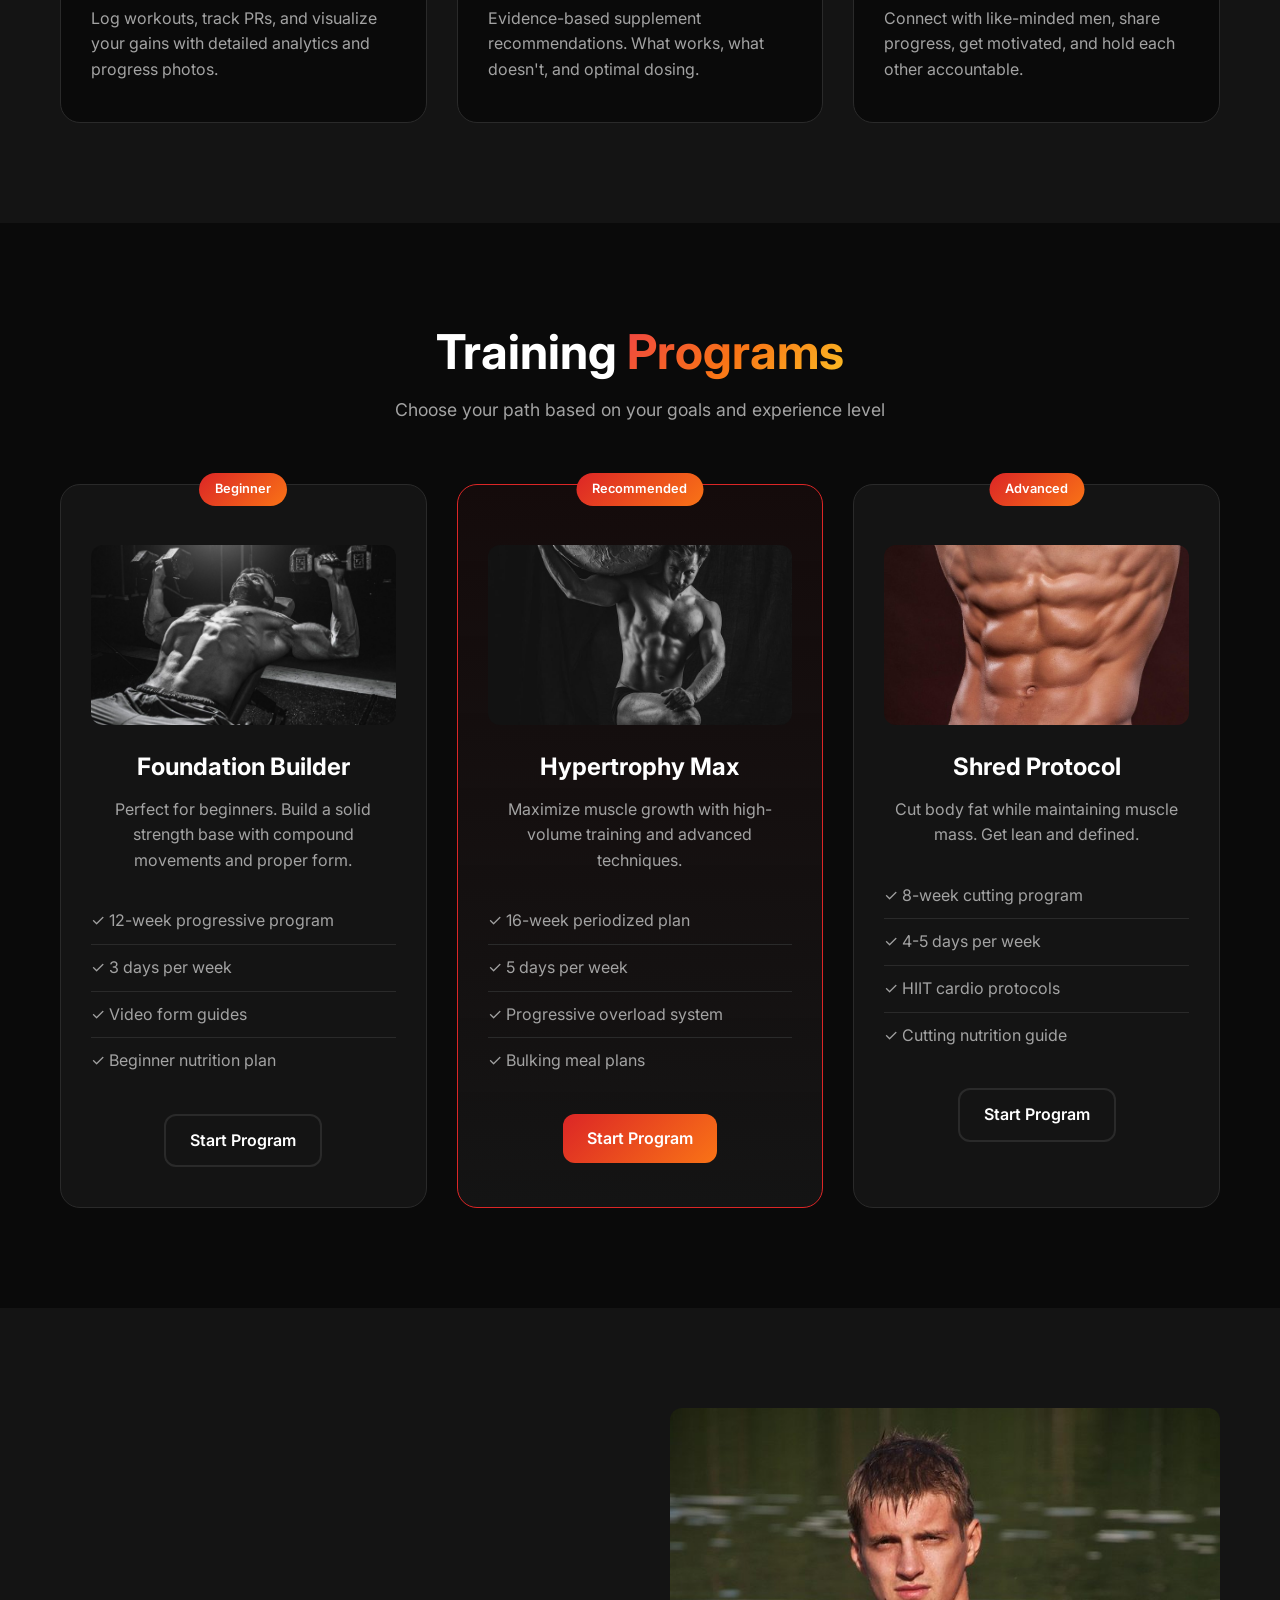
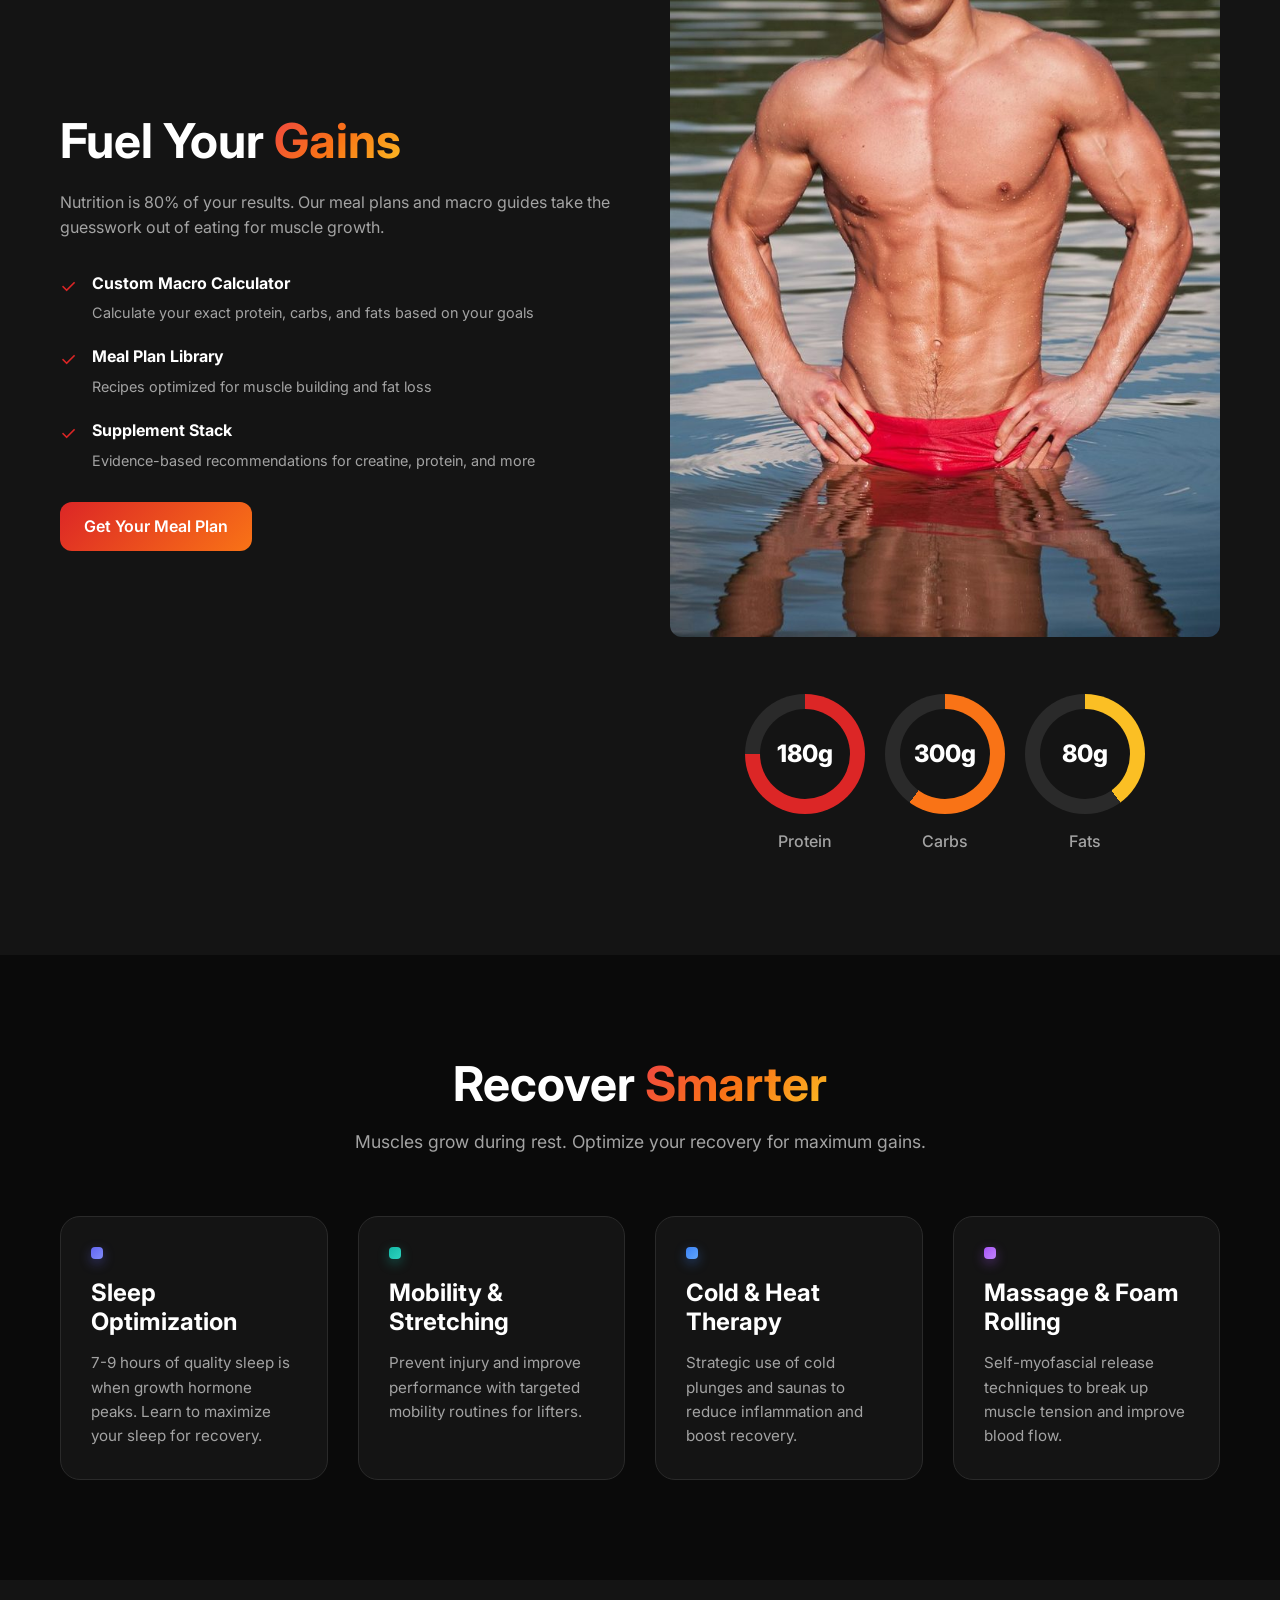
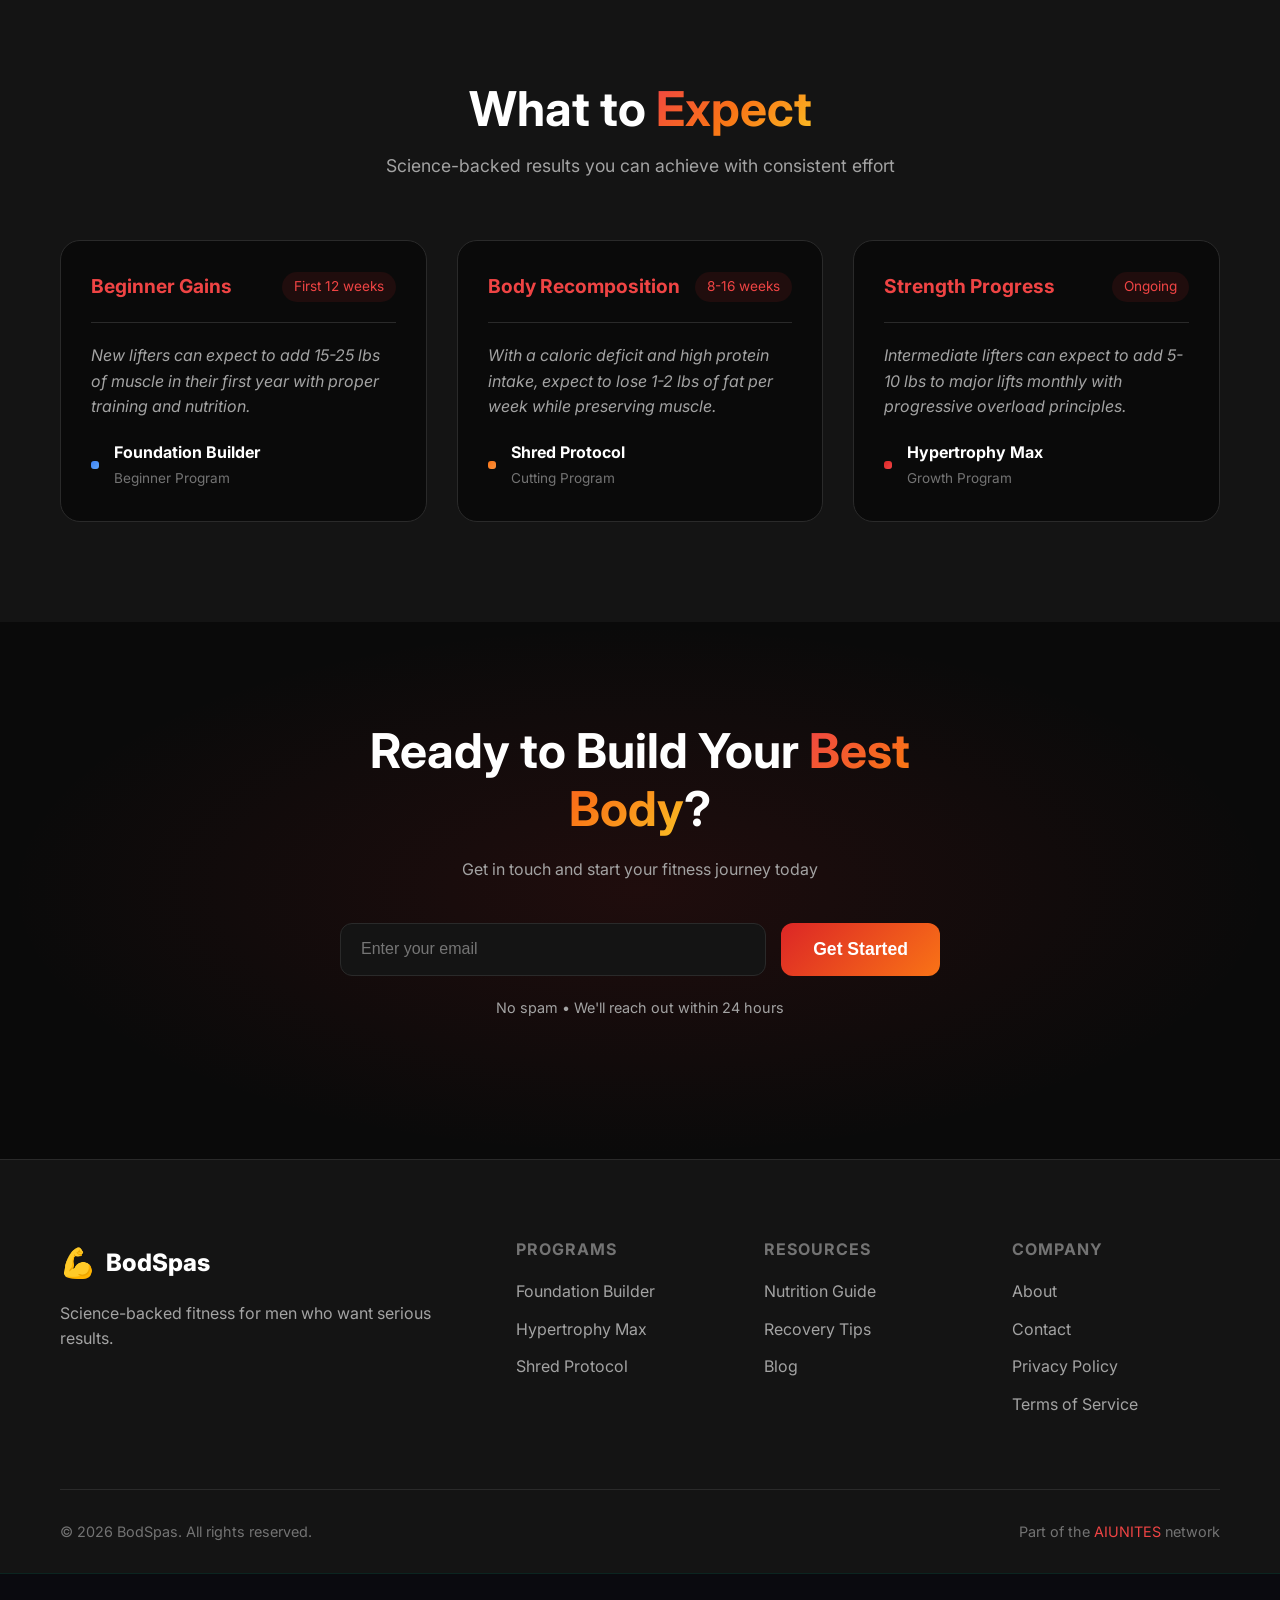
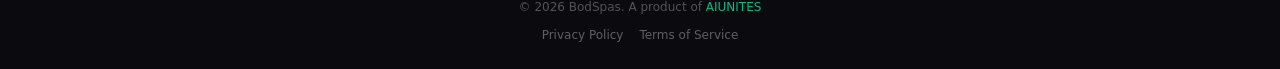
==== commit 04cf2b40: "Auto-publish: 2026-04-27 20:54:41" ====
--- a/index.html
+++ b/index.html
@@ -67,7 +67,7 @@
 </head>
 <body>
   <!-- AIUNITES Webring -->
-  <style>.aiunites-bar{position:fixed;top:0;left:0;right:0;z-index:1100;background:linear-gradient(90deg,#0a0a0f,#1a1a2e);border-bottom:1px solid rgba(99,102,241,.3);padding:8px 0;font-size:12px}.aiunites-bar-content{max-width:1400px;margin:0 auto;padding:0 20px;display:flex;align-items:center;gap:12px;overflow-x:auto;scrollbar-width:none}.aiunites-bar-content::-webkit-scrollbar{display:none}.aiunites-bar a{color:rgba(255,255,255,.7);text-decoration:none;white-space:nowrap;transition:color .2s}.aiunites-bar a:hover{color:#fff}.aiunites-bar-brand{color:#6366f1!important;font-weight:600}.aiunites-bar-brand:hover{color:#818cf8!important}.aiunites-bar-active{color:#fff!important;text-decoration:underline;text-underline-offset:3px}.aiunites-bar-divider{color:rgba(255,255,255,.2)}.wb-arrow{display:none;position:fixed;top:0;width:36px;height:33px;align-items:center;justify-content:center;cursor:pointer;z-index:1102;border:none;padding:0;font-size:16px;line-height:1;color:rgba(255,255,255,.8);transition:color .2s,opacity .2s}.wb-arrow:hover{color:#fff}.wb-left{left:0;background:linear-gradient(90deg,#0d0d1a 55%,transparent)}.wb-right{right:0;background:linear-gradient(270deg,#0d0d1a 55%,transparent)}@media (hover:hover) and (pointer:fine){.wb-arrow{display:flex}}</style>
+  <style>.aiunites-bar{position:fixed;top:0;left:0;right:0;z-index:1100;background:linear-gradient(90deg,#0a0a0f,#1a1a2e);border-bottom:1px solid rgba(99,102,241,.3);padding:8px 0;font-size:12px}.aiunites-bar-content{max-width:1400px;margin:0 auto;padding:0 20px;display:flex;align-items:center;gap:12px;overflow-x:auto;scrollbar-width:none}.aiunites-bar-content::-webkit-scrollbar{display:none}.aiunites-bar a{color:rgba(255,255,255,.7);text-decoration:none;white-space:nowrap;transition:color .2s}.aiunites-bar a:hover{color:#fff}.aiunites-bar-brand{color:#6366f1!important;font-weight:600}.aiunites-bar-brand:hover{color:#818cf8!important}.aiunites-bar-active{color:#fff!important;text-decoration:underline;text-underline-offset:3px}.aiunites-bar-divider{color:rgba(255,255,255,.2)}.wb-arrow{display:none;position:fixed;top:0;width:36px;height:33px;align-items:center;justify-content:center;cursor:pointer;z-index:1102;border:none;padding:0;font-size:16px;line-height:1;color:rgba(255,255,255,.8);transition:color .2s,opacity .2s}.wb-arrow:hover{color:#fff}.wb-left{left:0;background:linear-gradient(90deg,#0d0d1a 55%,transparent)}.wb-right{right:0;background:linear-gradient(270deg,#0d0d1a 55%,transparent)}@media (hover:hover) and (pointer:fine){.wb-arrow{display:flex}}body{padding-top:38px!important}.nav{top:38px!important}</style>
 <button class="wb-arrow wb-left" id="wb-left" aria-label="Scroll webring left">&#8249;</button>
 <div class="aiunites-bar"><div class="aiunites-bar-content" id="wb-content"><a href="https://aiunites.github.io/aiunites-site/" class="aiunites-bar-brand">&#9670; AIUNITES</a><span class="aiunites-bar-divider">|</span></div></div>
 <button class="wb-arrow wb-right" id="wb-right" aria-label="Scroll webring right">&#8250;</button>
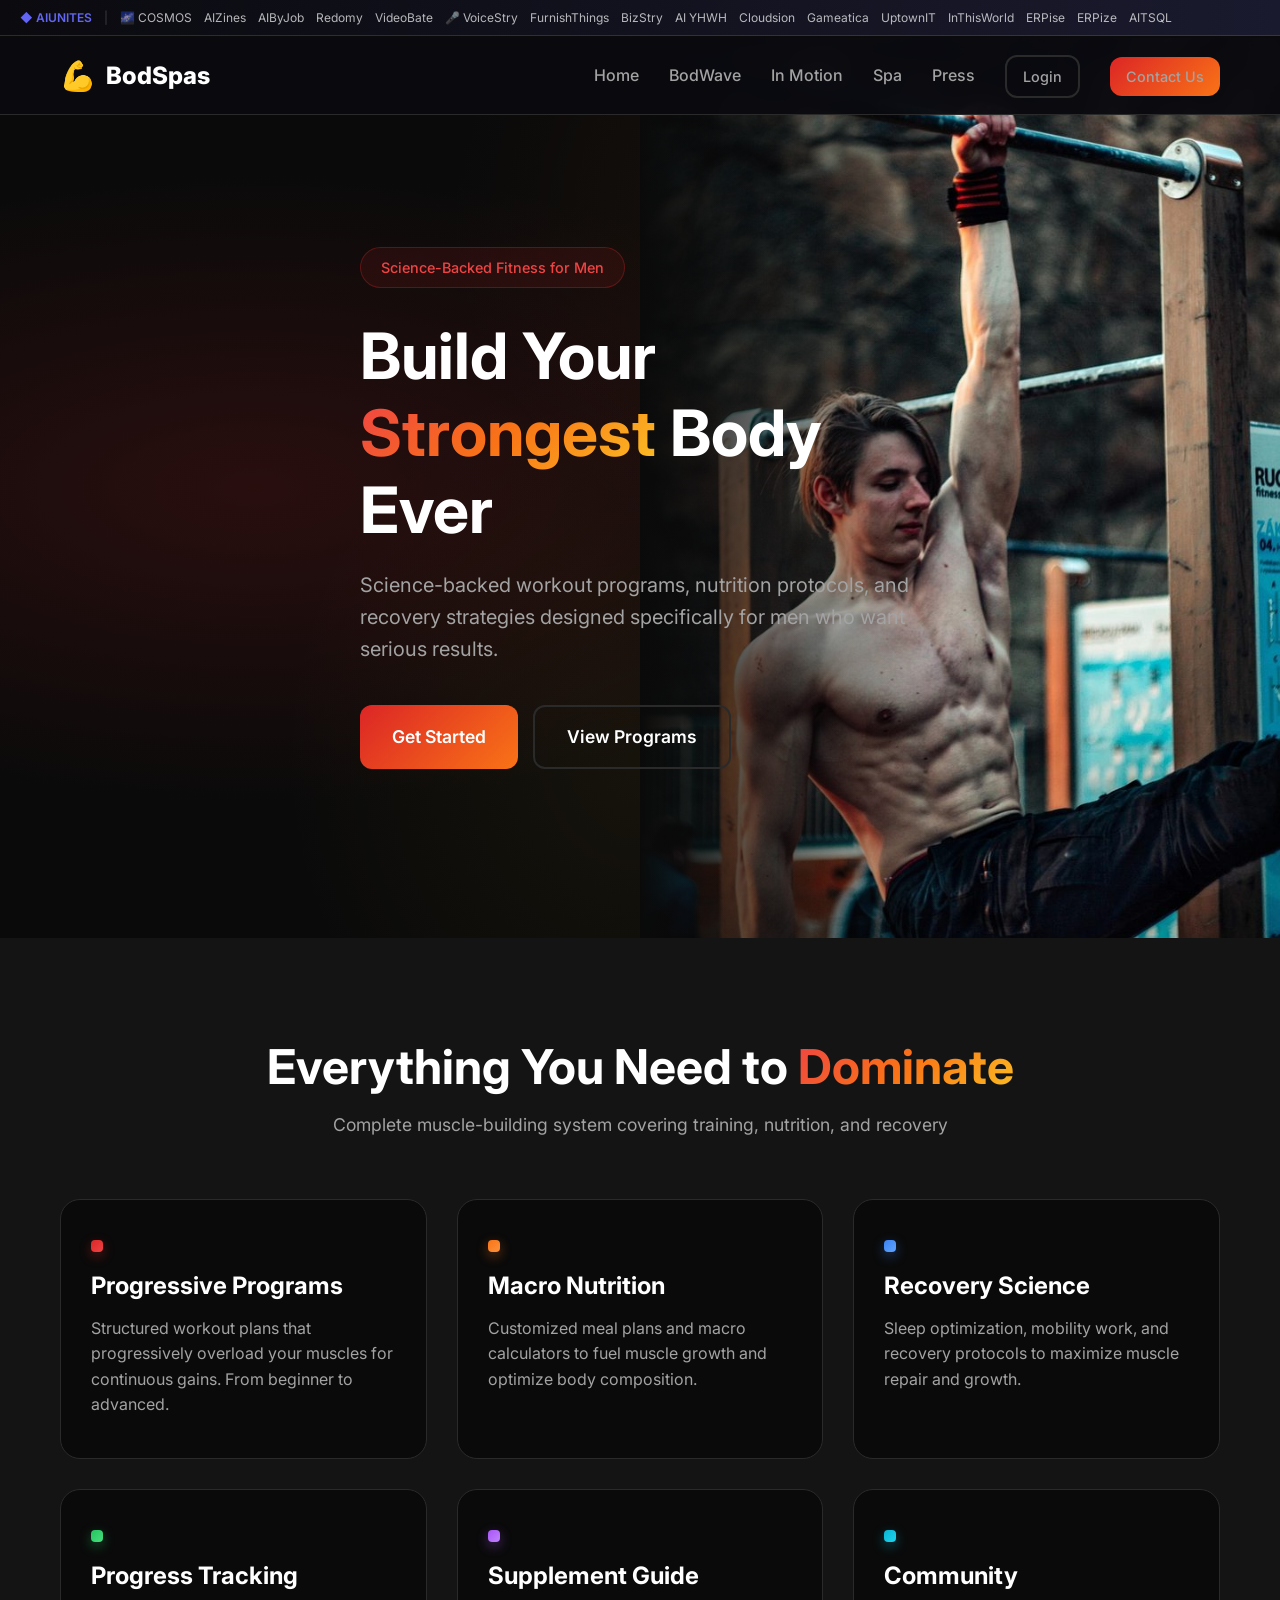
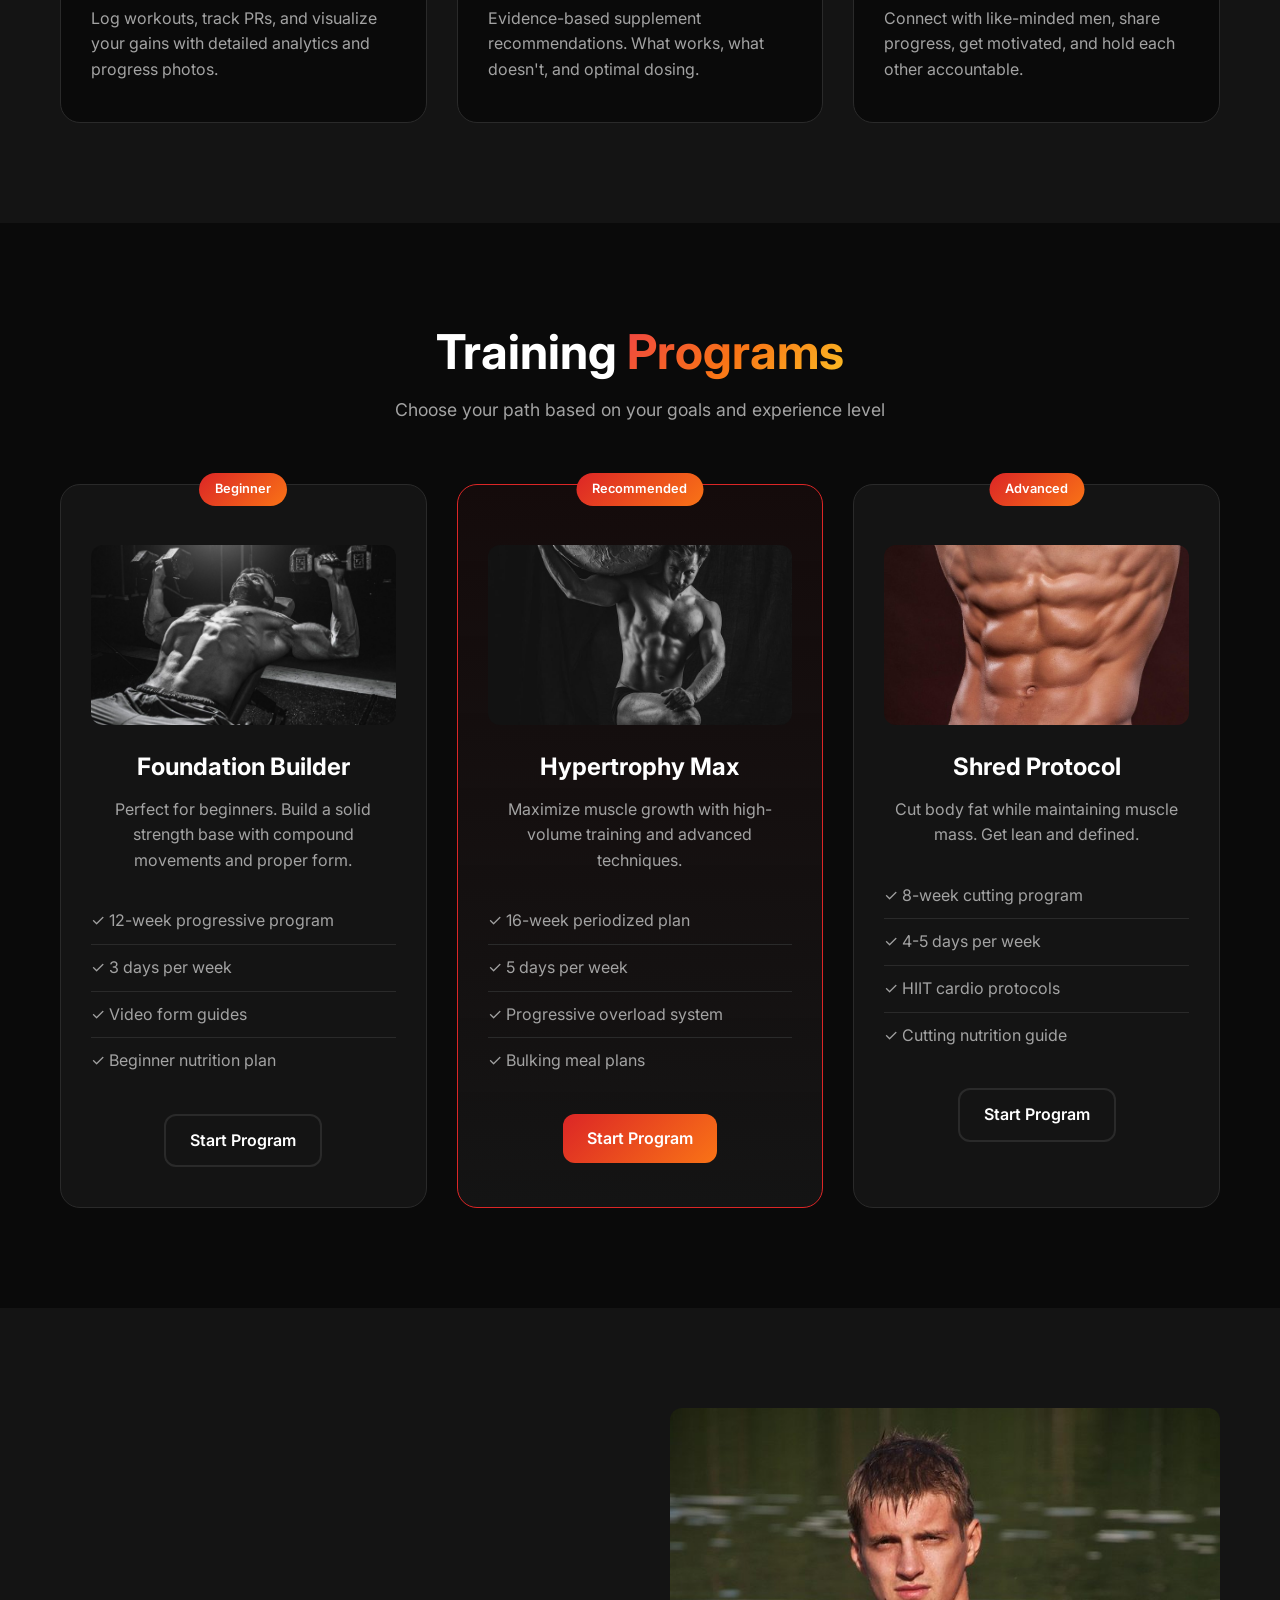
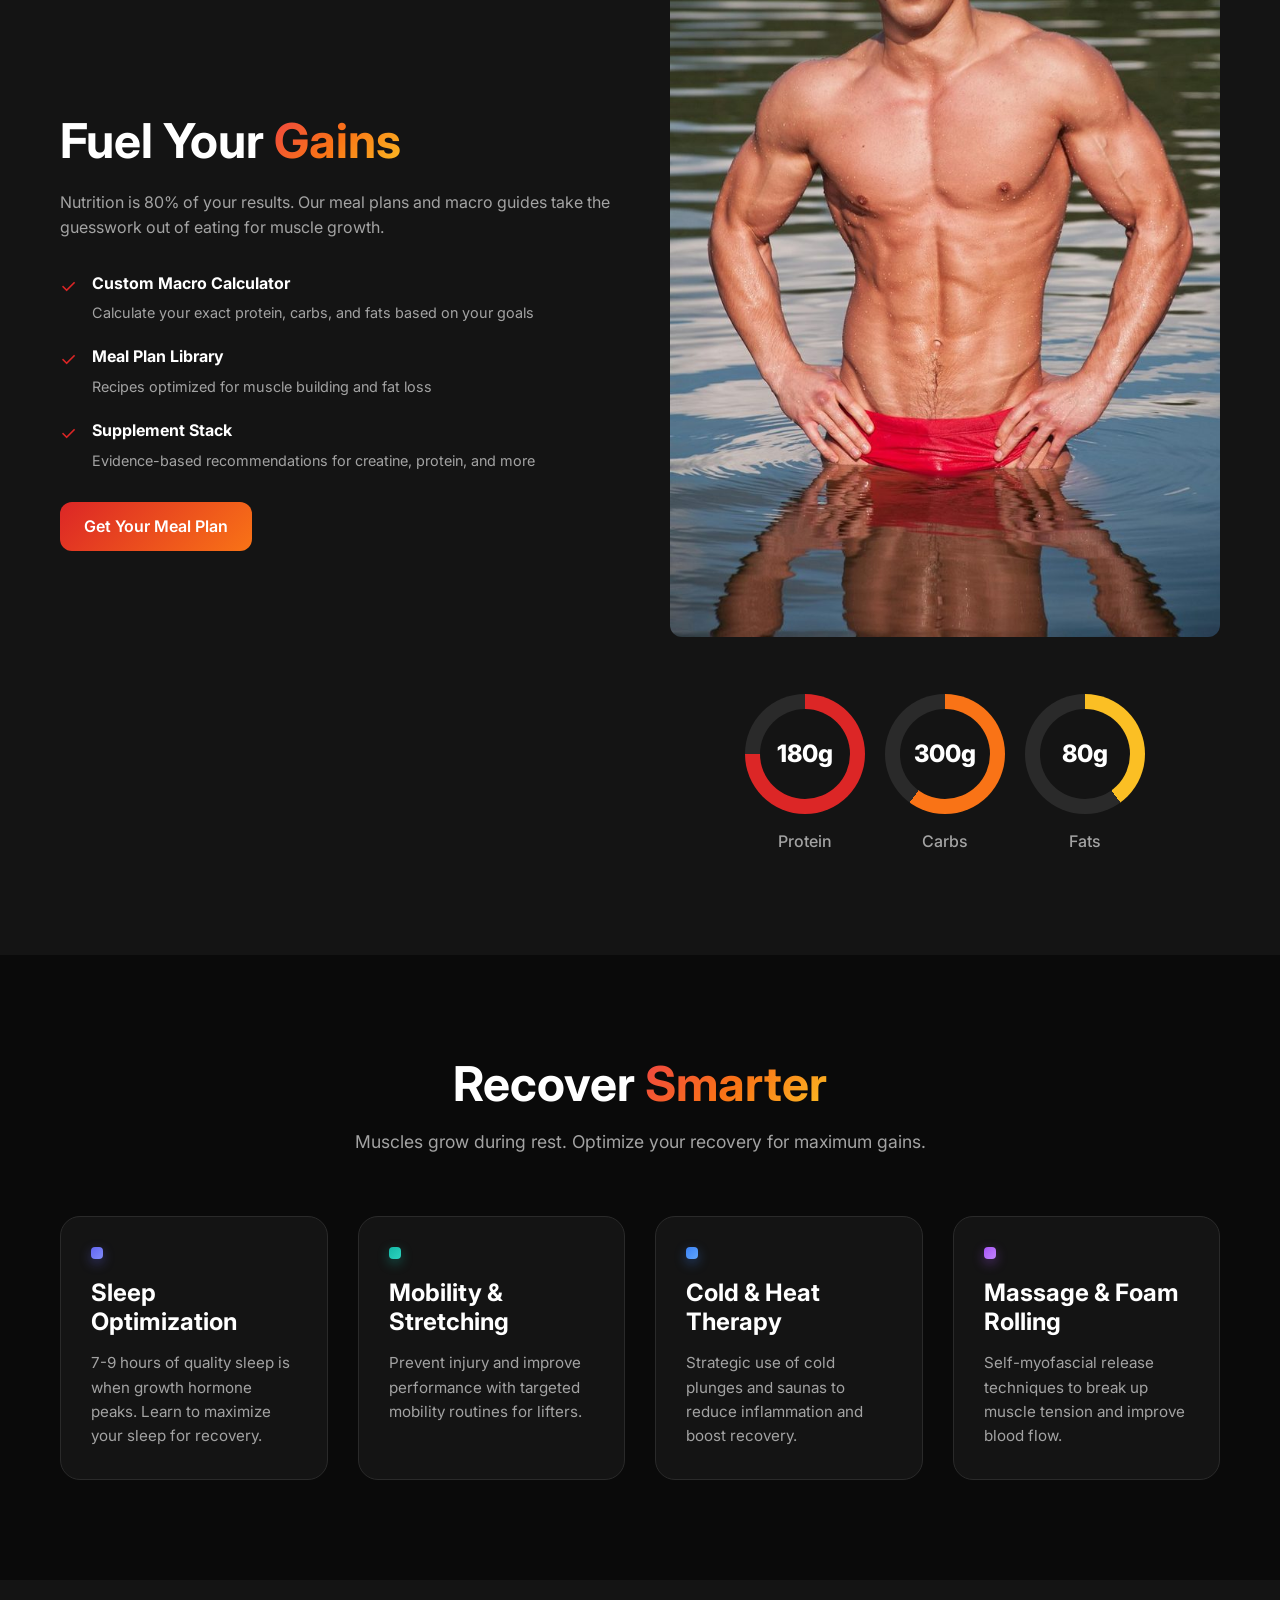
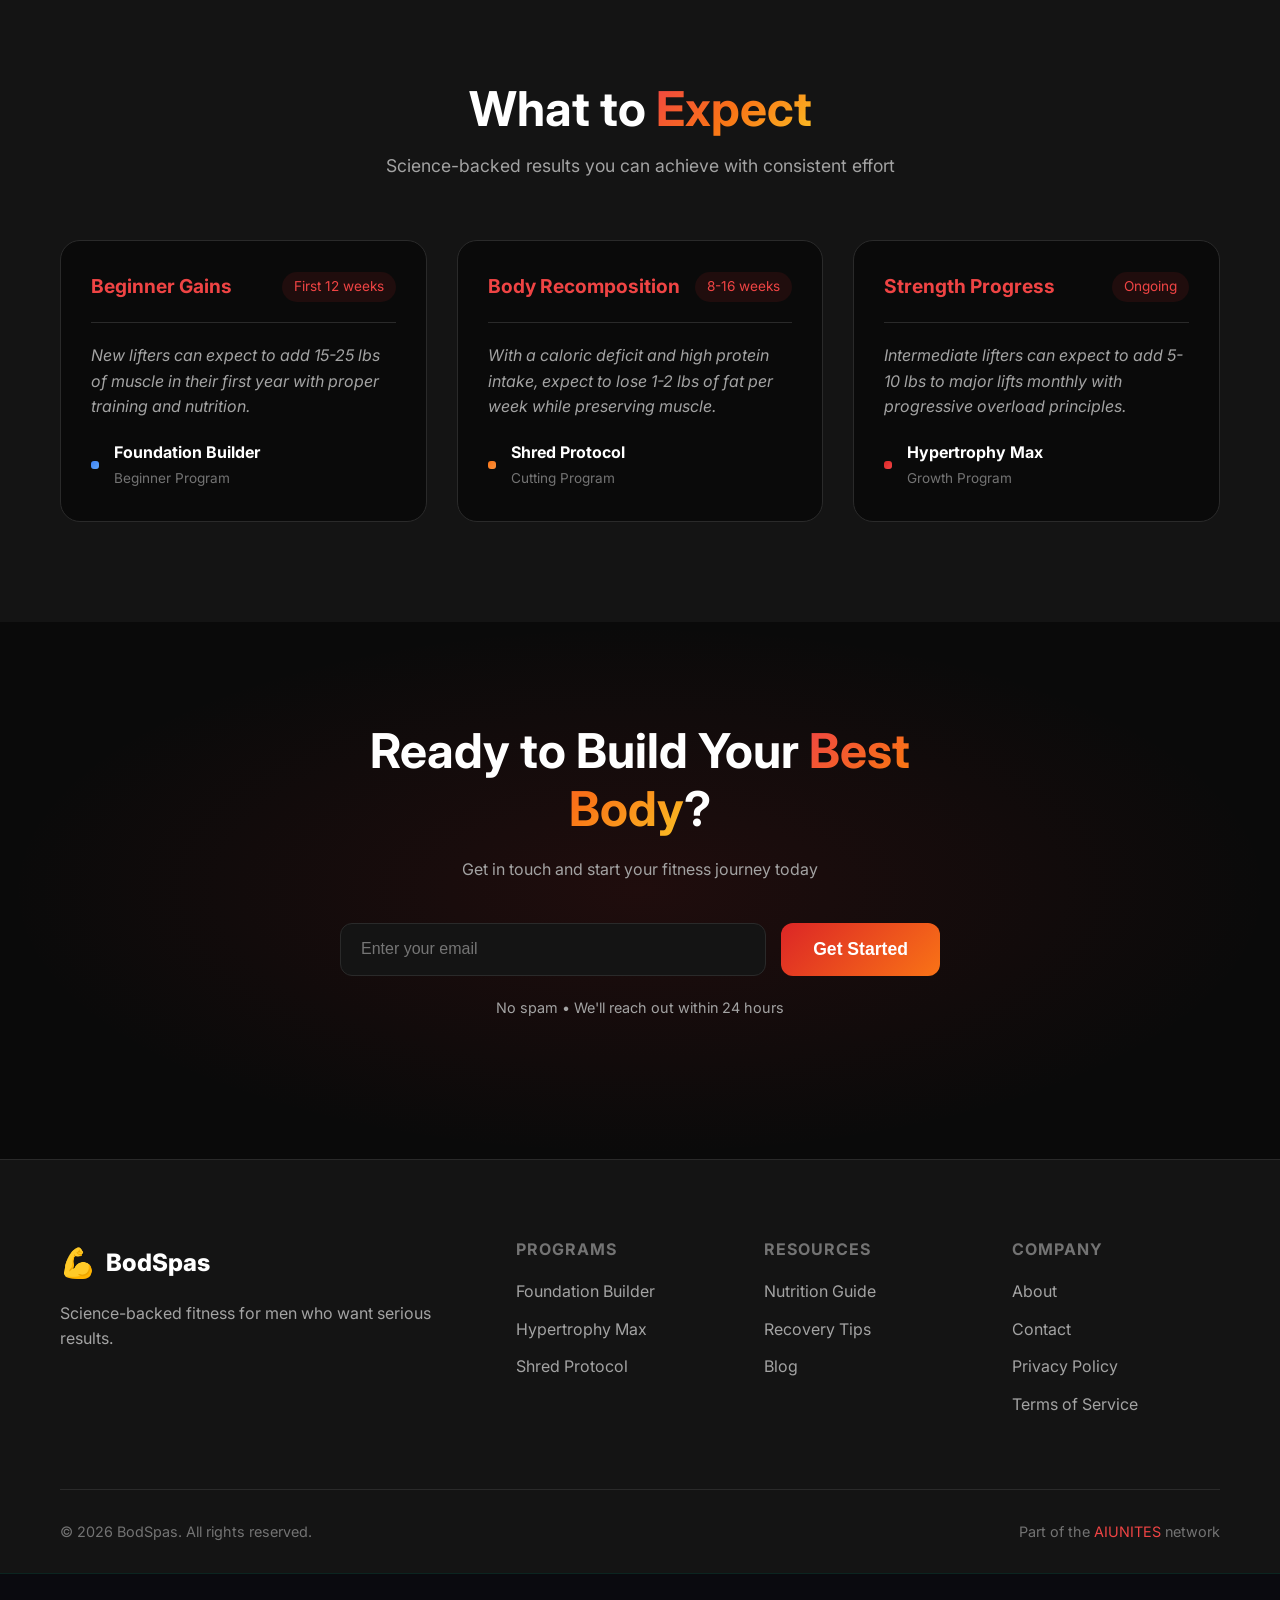
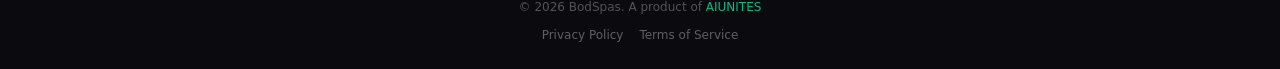
==== commit a2a5bc13: "Auto-publish: 2026-04-28 07:21:03" ====
--- a/index.html
+++ b/index.html
@@ -67,7 +67,7 @@
 </head>
 <body>
   <!-- AIUNITES Webring -->
-  <style>.aiunites-bar{position:fixed;top:0;left:0;right:0;z-index:1100;background:linear-gradient(90deg,#0a0a0f,#1a1a2e);border-bottom:1px solid rgba(99,102,241,.3);padding:8px 0;font-size:12px}.aiunites-bar-content{max-width:1400px;margin:0 auto;padding:0 20px;display:flex;align-items:center;gap:12px;overflow-x:auto;scrollbar-width:none}.aiunites-bar-content::-webkit-scrollbar{display:none}.aiunites-bar a{color:rgba(255,255,255,.7);text-decoration:none;white-space:nowrap;transition:color .2s}.aiunites-bar a:hover{color:#fff}.aiunites-bar-brand{color:#6366f1!important;font-weight:600}.aiunites-bar-brand:hover{color:#818cf8!important}.aiunites-bar-active{color:#fff!important;text-decoration:underline;text-underline-offset:3px}.aiunites-bar-divider{color:rgba(255,255,255,.2)}.wb-arrow{display:none;position:fixed;top:0;width:36px;height:33px;align-items:center;justify-content:center;cursor:pointer;z-index:1102;border:none;padding:0;font-size:16px;line-height:1;color:rgba(255,255,255,.8);transition:color .2s,opacity .2s}.wb-arrow:hover{color:#fff}.wb-left{left:0;background:linear-gradient(90deg,#0d0d1a 55%,transparent)}.wb-right{right:0;background:linear-gradient(270deg,#0d0d1a 55%,transparent)}@media (hover:hover) and (pointer:fine){.wb-arrow{display:flex}}body{padding-top:38px!important}.nav{top:38px!important}</style>
+  <style>.aiunites-bar{position:fixed;top:0;left:0;right:0;z-index:1100;background:linear-gradient(90deg,#0a0a0f,#1a1a2e);border-bottom:1px solid rgba(99,102,241,.3);padding:8px 0;font-size:12px}.aiunites-bar-content{max-width:1400px;margin:0 auto;padding:0 20px;display:flex;align-items:center;gap:12px;overflow-x:auto;scrollbar-width:none}.aiunites-bar-content::-webkit-scrollbar{display:none}.aiunites-bar a{color:rgba(255,255,255,.7);text-decoration:none;white-space:nowrap;transition:color .2s}.aiunites-bar a:hover{color:#fff}.aiunites-bar-brand{color:#6366f1!important;font-weight:600}.aiunites-bar-brand:hover{color:#818cf8!important}.aiunites-bar-active{color:#fff!important;text-decoration:underline;text-underline-offset:3px}.aiunites-bar-divider{color:rgba(255,255,255,.2)}.wb-arrow{display:none;position:fixed;top:0;width:36px;height:33px;align-items:center;justify-content:center;cursor:pointer;z-index:1102;border:none;padding:0;font-size:16px;line-height:1;color:rgba(255,255,255,.8);transition:color .2s,opacity .2s}.wb-arrow:hover{color:#fff}.wb-left{left:0;background:linear-gradient(90deg,#0d0d1a 55%,transparent)}.wb-right{right:0;background:linear-gradient(270deg,#0d0d1a 55%,transparent)}@media (hover:hover) and (pointer:fine){.wb-arrow{display:flex}}body{padding-top:38px!important}.nav,.site-nav,.main-nav,.landing-nav,.top-nav,nav[class*="nav"]{top:38px!important}</style>
 <button class="wb-arrow wb-left" id="wb-left" aria-label="Scroll webring left">&#8249;</button>
 <div class="aiunites-bar"><div class="aiunites-bar-content" id="wb-content"><a href="https://aiunites.github.io/aiunites-site/" class="aiunites-bar-brand">&#9670; AIUNITES</a><span class="aiunites-bar-divider">|</span></div></div>
 <button class="wb-arrow wb-right" id="wb-right" aria-label="Scroll webring right">&#8250;</button>
